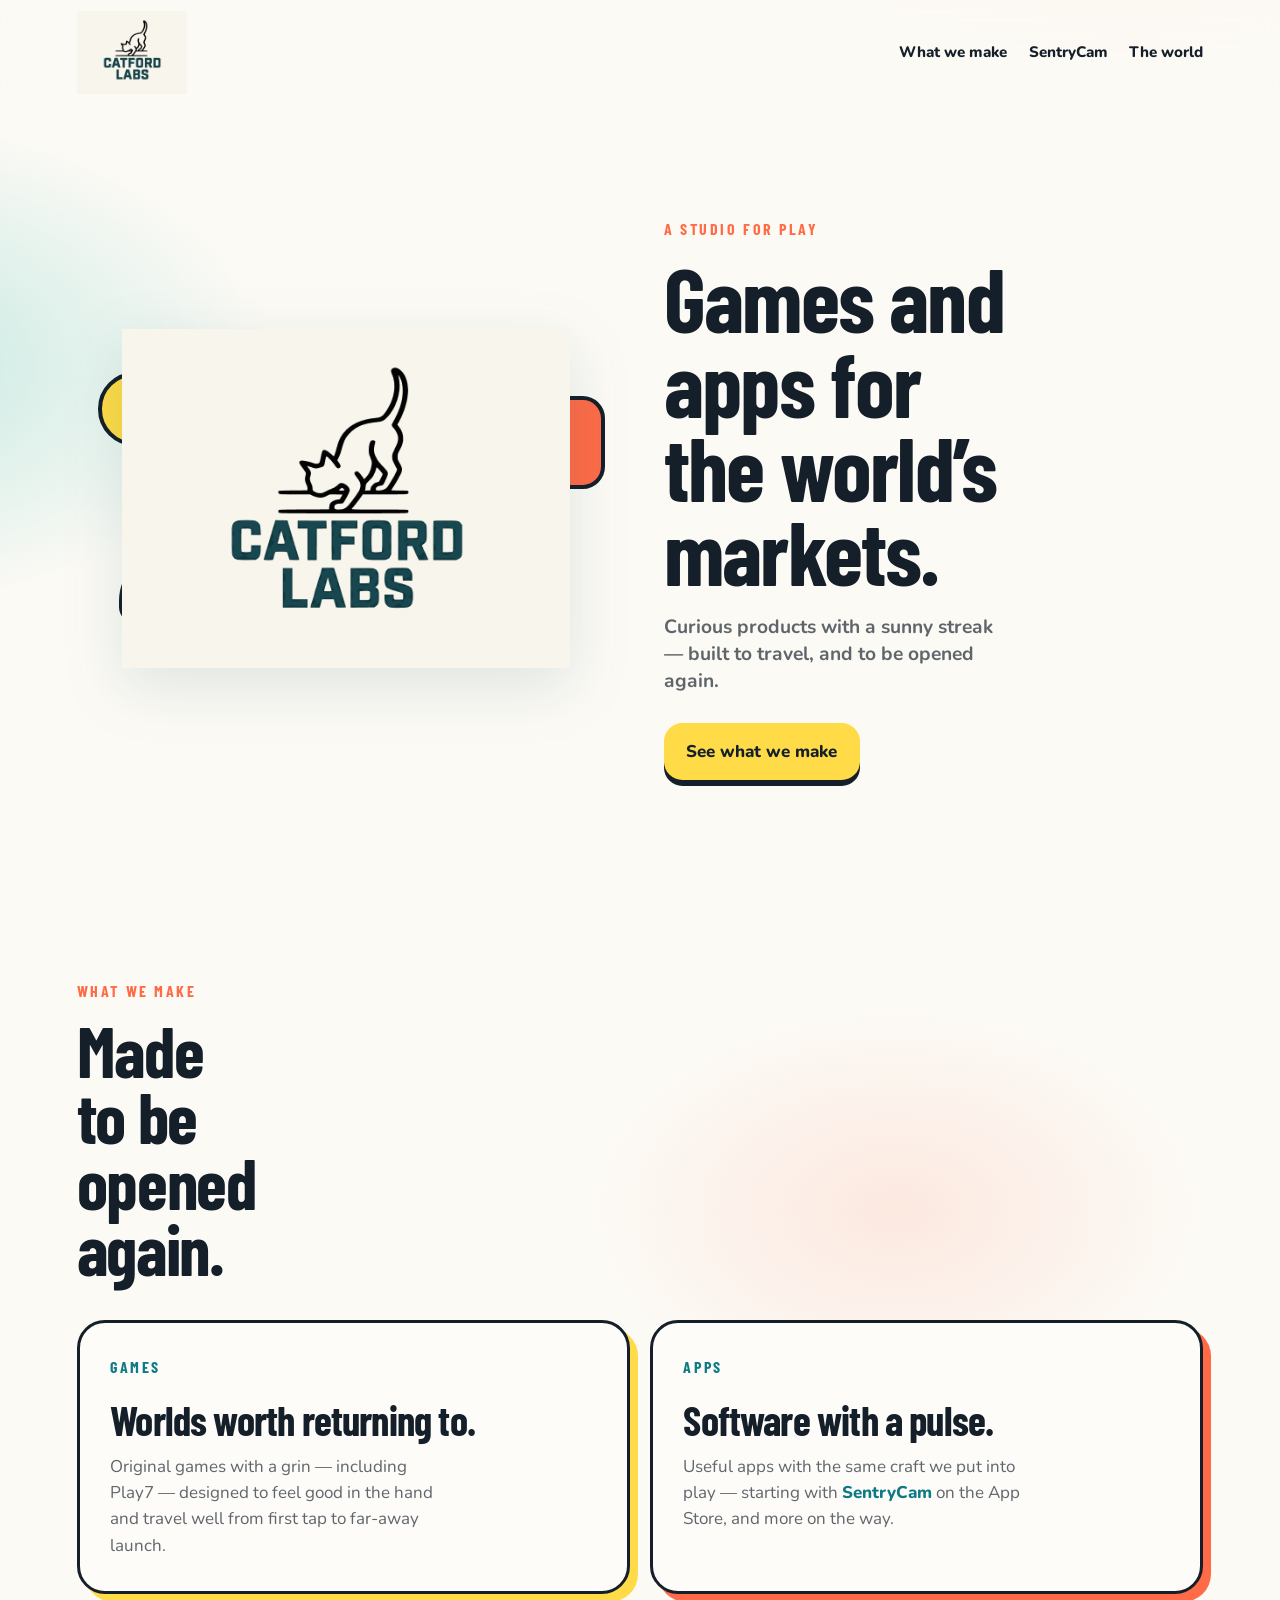
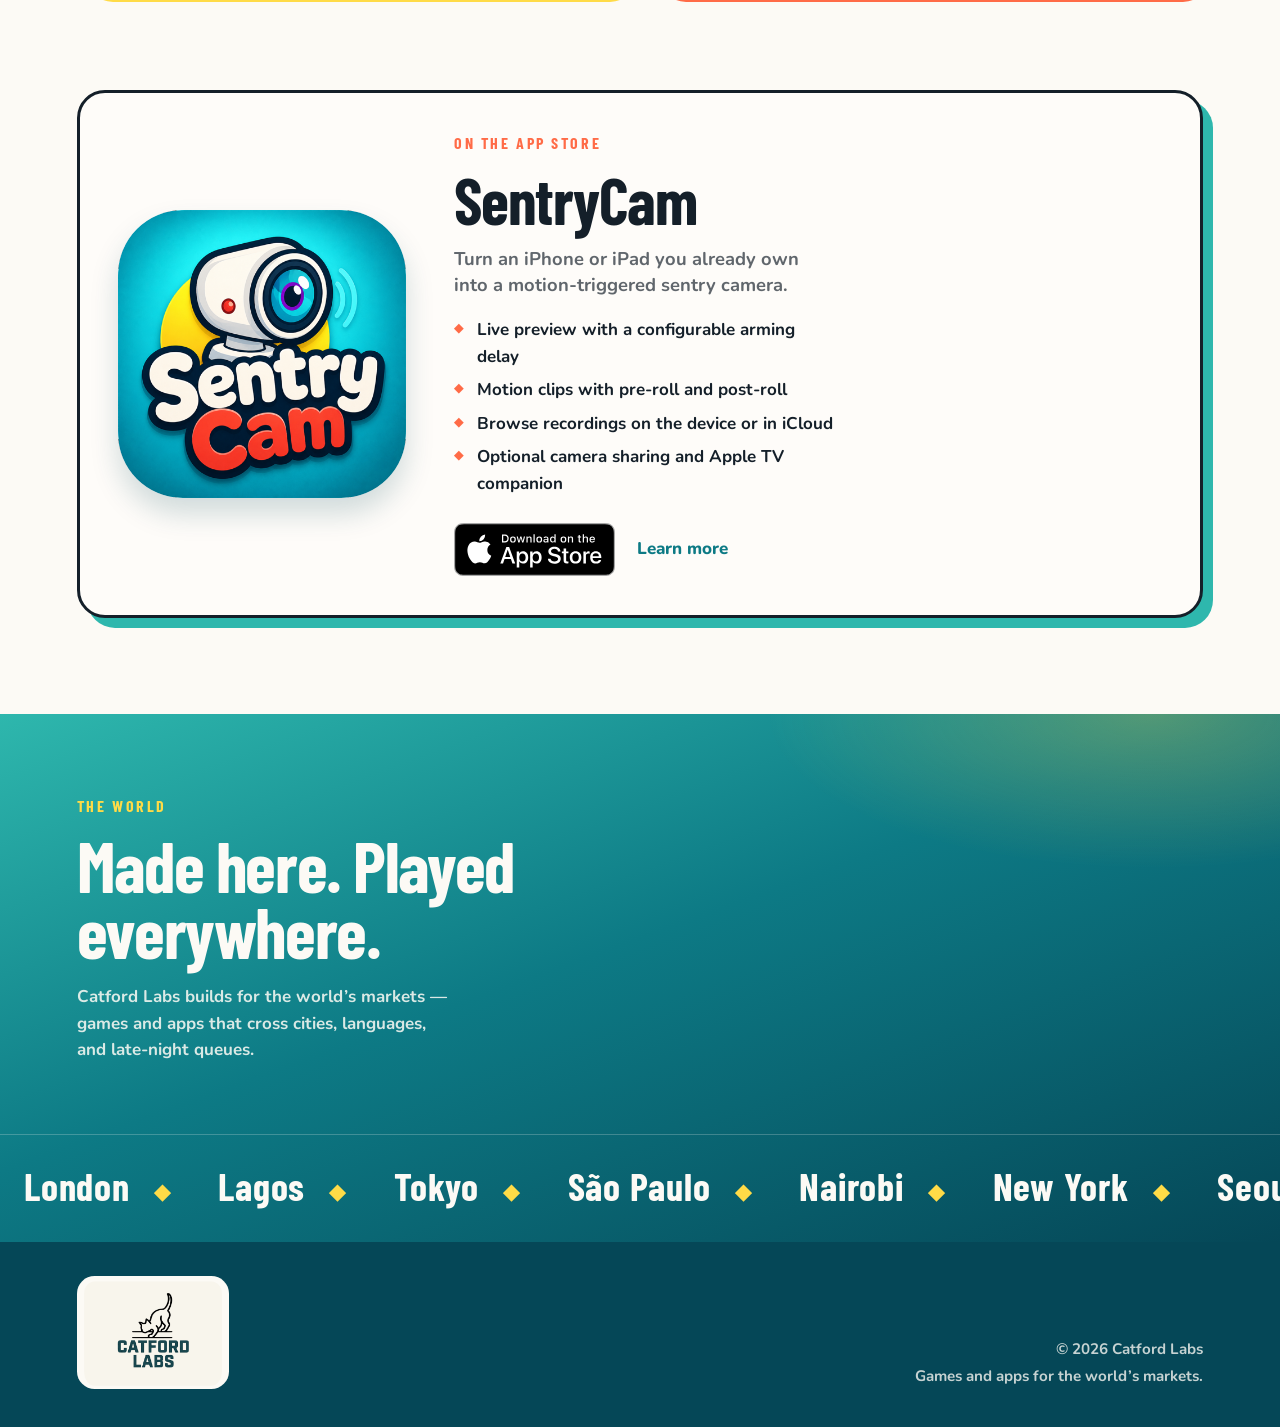
==== index.html @ cad1f0d2 "Clip the SentryCam icon so black corners don’t show on the cream page. Co-authored-by: Cursor <curso" ====
<!DOCTYPE html>
<html lang="en">
  <head>
    <meta charset="utf-8" />
    <meta name="viewport" content="width=device-width, initial-scale=1" />
    <title>Catford Labs — Games and apps for the world’s markets</title>
    <meta
      name="description"
      content="Catford Labs creates games and apps for the world’s markets."
    />
    <meta name="theme-color" content="#0D7A85" />
    <meta property="og:title" content="Catford Labs" />
    <meta
      property="og:description"
      content="Games and apps for the world’s markets."
    />
    <meta property="og:type" content="website" />
    <link rel="icon" href="./favicon.svg" type="image/svg+xml" />
    <link rel="apple-touch-icon" href="./assets/catford-labs-logo.png" />
    <link rel="preconnect" href="https://fonts.googleapis.com" />
    <link rel="preconnect" href="https://fonts.gstatic.com" crossorigin />
    <link
      href="https://fonts.googleapis.com/css2?family=Barlow+Condensed:wght@600;700&family=Nunito:wght@500;700;800&display=swap"
      rel="stylesheet"
    />
    <link rel="stylesheet" href="./styles.css?v=3" />
  </head>
  <body>
    <a class="skip-link" href="#main">Skip to content</a>

    <header class="site-header" data-header>
      <a class="brand" href="./index.html" aria-label="Catford Labs home">
        <img
          class="brand-logo"
          src="./assets/catford-labs-logo.png"
          alt="Catford Labs"
          width="220"
          height="167"
        />
      </a>
      <nav class="site-nav" aria-label="Primary">
        <a href="#work">What we make</a>
        <a href="#sentrycam">SentryCam</a>
        <a href="#world">The world</a>
      </nav>
    </header>

    <main id="main">
      <section class="hero" aria-labelledby="hero-title">
        <div class="hero-brand" data-playfield>
          <img
            class="hero-logo"
            src="./assets/catford-labs-logo.png"
            alt=""
            width="1024"
            height="776"
          />
          <div class="playfield" aria-hidden="true">
            <span class="token token-zest" data-depth="0.08"></span>
            <span class="token token-coral" data-depth="0.05"></span>
            <span class="token token-teal" data-depth="0.1"></span>
            <span class="token token-diamond" data-depth="0.06"></span>
          </div>
        </div>

        <div class="hero-copy">
          <p class="eyebrow">A studio for play</p>
          <h1 id="hero-title">Games and apps for the world’s markets.</h1>
          <p class="hero-lede">
            Curious products with a sunny streak — built to travel, and to be
            opened again.
          </p>
          <a class="button" href="#work">See what we make</a>
        </div>
      </section>

      <section class="work" id="work" aria-labelledby="work-title">
        <div class="section-head">
          <p class="eyebrow">What we make</p>
          <h2 id="work-title">Made to be opened again.</h2>
        </div>
        <div class="work-grid">
          <article class="work-card">
            <p class="card-kicker">Games</p>
            <h3>Worlds worth returning to.</h3>
            <p>
              Original games with a grin — including Play7 — designed to feel
              good in the hand and travel well from first tap to far-away
              launch.
            </p>
          </article>
          <article class="work-card">
            <p class="card-kicker">Apps</p>
            <h3>Software with a pulse.</h3>
            <p>
              Useful apps with the same craft we put into play — starting with
              <a href="#sentrycam">SentryCam</a> on the App Store, and more on
              the way.
            </p>
          </article>
        </div>
      </section>

      <section class="product" id="sentrycam" aria-labelledby="sentrycam-title">
        <div class="product-visual">
          <img
            class="product-icon"
            src="./assets/sentrycam-logo.png"
            alt="SentryCam app icon"
            width="512"
            height="512"
          />
        </div>
        <div class="product-copy">
          <p class="eyebrow">On the App Store</p>
          <h2 id="sentrycam-title">SentryCam</h2>
          <p class="product-lede">
            Turn an iPhone or iPad you already own into a motion-triggered
            sentry camera.
          </p>
          <ul class="product-points">
            <li>Live preview with a configurable arming delay</li>
            <li>Motion clips with pre-roll and post-roll</li>
            <li>Browse recordings on the device or in iCloud</li>
            <li>Optional camera sharing and Apple TV companion</li>
          </ul>
          <div class="product-actions">
            <a
              class="store-badge"
              href="https://apps.apple.com/app/sentrycam/id6809056257"
              rel="noopener noreferrer"
              aria-label="Download SentryCam on the App Store"
            >
              <img
                src="./assets/download-on-app-store.svg"
                alt="Download SentryCam on the App Store"
                width="160"
                height="54"
              />
            </a>
            <a
              class="text-link"
              href="https://sentrycam.catfordlabs.com"
              rel="noopener noreferrer"
            >
              Learn more
            </a>
          </div>
        </div>
      </section>

      <section class="world" id="world" aria-labelledby="world-title">
        <div class="section-head on-dark">
          <p class="eyebrow">The world</p>
          <h2 id="world-title">Made here. Played everywhere.</h2>
          <p class="world-copy">
            Catford Labs builds for the world’s markets — games and apps that
            cross cities, languages, and late-night queues.
          </p>
        </div>
        <div class="marquee" aria-hidden="true">
          <div class="marquee-track">
            <span>London</span><span>Lagos</span><span>Tokyo</span>
            <span>São Paulo</span><span>Nairobi</span><span>New York</span>
            <span>Seoul</span><span>Berlin</span><span>Mumbai</span>
            <span>Mexico City</span><span>Sydney</span><span>Cairo</span>
            <span>London</span><span>Lagos</span><span>Tokyo</span>
            <span>São Paulo</span><span>Nairobi</span><span>New York</span>
            <span>Seoul</span><span>Berlin</span><span>Mumbai</span>
            <span>Mexico City</span><span>Sydney</span><span>Cairo</span>
          </div>
        </div>
      </section>
    </main>

    <footer class="site-footer">
      <a class="footer-brand" href="./index.html" aria-label="Catford Labs home">
        <img
          class="footer-logo"
          src="./assets/catford-labs-logo.png"
          alt="Catford Labs"
          width="180"
          height="136"
        />
      </a>
      <p class="footer-meta">
        <span>&copy; <span data-year>2026</span> Catford Labs</span>
        <span>Games and apps for the world’s markets.</span>
      </p>
    </footer>

    <script src="./script.js?v=3" defer></script>
  </body>
</html>
---- styles.css ----
:root {
  --paper: #fcfaf5;
  --ink: #141f29;
  --ink-soft: rgba(20, 31, 41, 0.68);
  --teal-deep: #054757;
  --teal: #0d7a85;
  --teal-mid: #137a85;
  --teal-bright: #2eb7ad;
  --coral: #ff6b47;
  --zest: #ffdb47;
  --cream: #fbf6ec;
  --line: rgba(13, 122, 133, 0.14);
  --shadow: 0 18px 36px rgba(5, 71, 87, 0.12);
  --radius: 1.75rem;
  --header: 5.25rem;
  --font-display: "Barlow Condensed", "Arial Narrow", sans-serif;
  --font-ui: "Nunito", "Avenir Next", "Segoe UI", sans-serif;
}

*,
*::before,
*::after {
  box-sizing: border-box;
}

html {
  scroll-behavior: smooth;
}

body {
  margin: 0;
  min-height: 100svh;
  color: var(--ink);
  background:
    radial-gradient(900px 520px at 88% -8%, rgba(255, 219, 71, 0.38), transparent 58%),
    radial-gradient(820px 480px at -12% 12%, rgba(46, 183, 173, 0.28), transparent 52%),
    radial-gradient(640px 420px at 70% 40%, rgba(255, 107, 71, 0.12), transparent 48%),
    var(--paper);
  font-family: var(--font-ui);
  font-size: 1.0625rem;
  line-height: 1.55;
}

body > * {
  position: relative;
  z-index: 1;
}

img {
  display: block;
  max-width: 100%;
  height: auto;
}

a {
  color: inherit;
}

.skip-link {
  position: absolute;
  left: 1rem;
  top: -4rem;
  z-index: 20;
  padding: 0.6rem 0.9rem;
  background: var(--teal-deep);
  color: var(--paper);
  border-radius: 999px;
}

.skip-link:focus {
  top: 1rem;
}

.site-header {
  position: sticky;
  top: 0;
  z-index: 10;
  display: flex;
  align-items: center;
  justify-content: space-between;
  gap: 1rem;
  min-height: var(--header);
  padding: 0.7rem 6vw;
  background: color-mix(in srgb, var(--paper) 86%, transparent);
  backdrop-filter: blur(16px);
  border-bottom: 1px solid transparent;
  transition: border-color 200ms ease, background 200ms ease;
}

.site-header.is-scrolled {
  border-bottom-color: var(--line);
  background: color-mix(in srgb, var(--paper) 94%, transparent);
}

.brand {
  display: flex;
  align-items: center;
  text-decoration: none;
}

.brand-logo {
  width: auto;
  height: 5.2rem;
}

.site-nav {
  display: flex;
  gap: 1.35rem;
}

.site-nav a {
  text-decoration: none;
  font-size: 0.95rem;
  font-weight: 800;
}

.site-nav a:hover {
  color: var(--coral);
}

.hero,
.work,
.product,
.world {
  scroll-margin-top: calc(var(--header) + 0.5rem);
}

.hero {
  display: grid;
  grid-template-columns: 1fr 1fr;
  gap: 3rem;
  align-items: center;
  min-height: calc(100svh - var(--header));
  padding: 2.5rem 6vw 4.5rem;
}

.hero.missing {
  grid-template-columns: 1fr;
  min-height: calc(100svh - var(--header));
}

.hero-brand {
  position: relative;
  display: grid;
  place-items: center;
}

.hero-logo {
  position: relative;
  z-index: 1;
  width: min(100%, 28rem);
  filter: drop-shadow(0 18px 30px rgba(5, 71, 87, 0.12));
}

.playfield {
  position: absolute;
  inset: 4% 2% 8%;
  pointer-events: none;
}

.token {
  position: absolute;
  display: block;
  border: 4px solid var(--ink);
  will-change: transform;
  transition: translate 140ms linear;
}

.token-zest {
  width: 4.6rem;
  height: 4.6rem;
  left: 2%;
  top: 10%;
  background: var(--zest);
  border-radius: 50%;
  animation: float-a 6.4s ease-in-out infinite;
}

.token-coral {
  width: 5.8rem;
  height: 5.8rem;
  right: 0;
  top: 18%;
  background: var(--coral);
  border-radius: 1.4rem;
  animation: float-b 7.2s ease-in-out infinite;
}

.token-teal {
  width: 7.2rem;
  height: 4.4rem;
  left: 6%;
  bottom: 6%;
  background: var(--teal-bright);
  border-radius: 3rem 1rem 3rem 1rem;
  animation: float-c 8s ease-in-out infinite;
}

.token-diamond {
  width: 2.6rem;
  height: 2.6rem;
  right: 12%;
  bottom: 16%;
  background: var(--coral);
  border-radius: 0.45rem;
  rotate: 45deg;
  animation: float-d 5.6s ease-in-out infinite;
}

.eyebrow {
  margin: 0 0 0.85rem;
  font-family: var(--font-display);
  font-size: 1rem;
  font-weight: 700;
  letter-spacing: 0.16em;
  text-transform: uppercase;
  color: var(--coral);
}

h1,
h2,
h3 {
  font-family: var(--font-display);
  font-weight: 700;
  letter-spacing: -0.02em;
  line-height: 0.94;
  margin: 0;
  text-wrap: balance;
}

h2 {
  scroll-margin-top: calc(var(--header) + 0.75rem);
}

h1 {
  font-size: clamp(3.1rem, 7vw, 5.6rem);
  max-width: 12ch;
}

.hero-lede {
  max-width: 28ch;
  margin: 1.35rem 0 1.8rem;
  font-size: 1.2rem;
  font-weight: 700;
  line-height: 1.4;
  color: var(--ink-soft);
}

.button {
  display: inline-flex;
  align-items: center;
  padding: 0.95rem 1.4rem;
  background: var(--zest);
  color: var(--ink);
  text-decoration: none;
  border-radius: 1.15rem;
  font-weight: 800;
  box-shadow: 0 6px 0 var(--ink);
  transition: transform 180ms ease, box-shadow 180ms ease;
}

.button:hover {
  transform: translateY(-2px);
  box-shadow: 0 8px 0 var(--ink);
}

.work {
  padding: 3.5rem 6vw 6rem;
}

.section-head {
  max-width: 16ch;
  margin-bottom: 2.4rem;
}

.section-head h2,
.world h2 {
  font-size: clamp(2.6rem, 5.5vw, 4.4rem);
}

.work-grid {
  display: grid;
  grid-template-columns: 1fr 1fr;
  gap: 1.25rem;
}

.work-card {
  padding: 2rem 1.9rem;
  background: color-mix(in srgb, white 70%, var(--cream));
  border: 3px solid var(--ink);
  border-radius: var(--radius);
  box-shadow: 8px 8px 0 var(--zest);
  transition: transform 220ms ease, box-shadow 220ms ease;
}

.work-card:hover {
  transform: translateY(-6px) rotate(-0.35deg);
  box-shadow: 12px 12px 0 var(--zest);
}

.work-card:nth-child(2) {
  box-shadow: 8px 8px 0 var(--coral);
}

.work-card:nth-child(2):hover {
  transform: translateY(-6px) rotate(0.35deg);
  box-shadow: 12px 12px 0 var(--coral);
}

.card-kicker {
  margin: 0 0 1.35rem;
  font-family: var(--font-display);
  font-size: 1rem;
  font-weight: 700;
  letter-spacing: 0.16em;
  text-transform: uppercase;
  color: var(--teal);
}

.work-card h3 {
  font-size: clamp(2rem, 3.2vw, 2.7rem);
  margin-bottom: 0.85rem;
}

.work-card p:last-child {
  margin: 0;
  color: var(--ink-soft);
  max-width: 34ch;
}

.work-card a {
  color: var(--teal);
  font-weight: 800;
  text-decoration: none;
}

.work-card a:hover {
  color: var(--coral);
}

.product {
  display: grid;
  grid-template-columns: minmax(12rem, 18rem) 1fr;
  gap: 3rem;
  align-items: center;
  margin: 0 6vw 6rem;
  padding: 2.4rem;
  scroll-margin-top: calc(var(--header) + 1.25rem);
  background: color-mix(in srgb, white 70%, var(--cream));
  border: 3px solid var(--ink);
  border-radius: var(--radius);
  box-shadow: 10px 10px 0 var(--teal-bright);
}

.product-visual {
  width: min(100%, 18rem);
  aspect-ratio: 1;
  border-radius: 22.5%;
  overflow: hidden;
  box-shadow: 0 16px 28px rgba(5, 71, 87, 0.18);
}

.product-icon {
  width: 100%;
  height: 100%;
  object-fit: cover;
  display: block;
}

.product-lede {
  max-width: 34ch;
  margin: 1rem 0 1.25rem;
  font-size: 1.15rem;
  font-weight: 700;
  line-height: 1.4;
  color: var(--ink-soft);
}

.product h2 {
  font-size: clamp(2.8rem, 5vw, 4.2rem);
}

.product-points {
  margin: 0 0 1.6rem;
  padding: 0;
  list-style: none;
  max-width: 38ch;
}

.product-points li {
  position: relative;
  padding-left: 1.4rem;
  margin-bottom: 0.45rem;
  font-weight: 700;
  color: var(--ink);
}

.product-points li::before {
  content: "◆";
  position: absolute;
  left: 0;
  top: 0.15em;
  color: var(--coral);
  font-size: 0.7em;
}

.product-actions {
  display: flex;
  flex-wrap: wrap;
  align-items: center;
  gap: 1.1rem 1.4rem;
}

.store-badge img {
  height: 3.35rem;
  width: auto;
}

.text-link {
  font-weight: 800;
  color: var(--teal);
  text-decoration: none;
}

.text-link:hover {
  color: var(--coral);
}

.world {
  background:
    radial-gradient(700px 280px at 90% 0%, rgba(255, 219, 71, 0.28), transparent 55%),
    linear-gradient(160deg, var(--teal-bright) 0%, var(--teal) 46%, var(--teal-deep) 100%);
  color: var(--paper);
  padding: 5rem 0 0;
  overflow: hidden;
}

.section-head.on-dark {
  padding: 0 6vw 2rem;
  max-width: none;
}

.section-head.on-dark h2 {
  max-width: 14ch;
}

.section-head.on-dark .eyebrow {
  color: var(--zest);
}

.world-copy {
  max-width: 38ch;
  margin: 1.25rem 0 0;
  color: color-mix(in srgb, var(--paper) 86%, transparent);
  font-weight: 700;
}

.marquee {
  border-top: 1px solid color-mix(in srgb, var(--paper) 22%, transparent);
  padding: 1.4rem 0 1.6rem;
}

.marquee-track {
  display: flex;
  width: max-content;
  animation: marquee 32s linear infinite;
  font-family: var(--font-display);
  font-size: clamp(1.7rem, 3vw, 2.5rem);
  font-weight: 700;
  letter-spacing: 0.02em;
}

.marquee-track span {
  padding: 0 1.5rem;
}

.marquee-track span::after {
  content: "◆";
  margin-left: 1.5rem;
  color: var(--zest);
  font-size: 0.55em;
  vertical-align: middle;
}

.site-footer {
  display: flex;
  justify-content: space-between;
  gap: 2rem;
  align-items: flex-end;
  padding: 2.1rem 6vw 2.4rem;
  background: var(--teal-deep);
  color: var(--paper);
}

.footer-brand {
  display: inline-block;
}

.footer-logo {
  width: 9.5rem;
  height: auto;
  background: var(--paper);
  border-radius: 1.1rem;
  padding: 0.35rem 0.45rem 0.2rem;
}

.footer-meta {
  display: flex;
  flex-direction: column;
  align-items: flex-end;
  gap: 0.25rem;
  margin: 0;
  text-align: right;
  color: color-mix(in srgb, var(--paper) 78%, transparent);
  font-size: 0.95rem;
  font-weight: 700;
}

:focus-visible {
  outline: 3px solid var(--zest);
  outline-offset: 3px;
}

@keyframes float-a {
  0%,
  100% {
    transform: translate(0, 0);
  }
  50% {
    transform: translate(10px, -14px);
  }
}

@keyframes float-b {
  0%,
  100% {
    transform: translate(0, 0) rotate(8deg);
  }
  50% {
    transform: translate(-12px, 10px) rotate(-4deg);
  }
}

@keyframes float-c {
  0%,
  100% {
    transform: translate(0, 0);
  }
  50% {
    transform: translate(8px, -10px);
  }
}

@keyframes float-d {
  0%,
  100% {
    transform: translate(0, 0) rotate(45deg);
  }
  50% {
    transform: translate(-8px, -12px) rotate(58deg);
  }
}

@keyframes marquee {
  from {
    transform: translateX(0);
  }
  to {
    transform: translateX(-50%);
  }
}

@media (max-width: 860px) {
  .hero {
    grid-template-columns: 1fr;
    min-height: auto;
    padding-top: 1.5rem;
    gap: 1.2rem;
  }

  .hero-logo {
    width: min(100%, 20rem);
  }

  .work-grid,
  .product,
  .site-footer {
    grid-template-columns: 1fr;
    display: grid;
  }

  .product {
    margin-left: 6vw;
    margin-right: 6vw;
  }

  .product-icon {
    max-width: 12rem;
  }

  .site-footer,
  .footer-meta {
    align-items: flex-start;
    text-align: left;
  }
}

@media (max-width: 520px) {
  .site-header,
  .hero,
  .work,
  .product,
  .section-head.on-dark,
  .site-footer {
    padding-left: 1.15rem;
    padding-right: 1.15rem;
  }

  .product {
    margin-left: 1.15rem;
    margin-right: 1.15rem;
  }

  .brand-logo {
    height: 3.4rem;
  }

  .site-nav {
    gap: 0.85rem;
  }

  h1 {
    font-size: clamp(2.5rem, 14vw, 3.4rem);
  }
}

@media (prefers-reduced-motion: reduce) {
  html {
    scroll-behavior: auto;
  }

  *,
  *::before,
  *::after {
    animation: none !important;
    transition: none !important;
  }
}
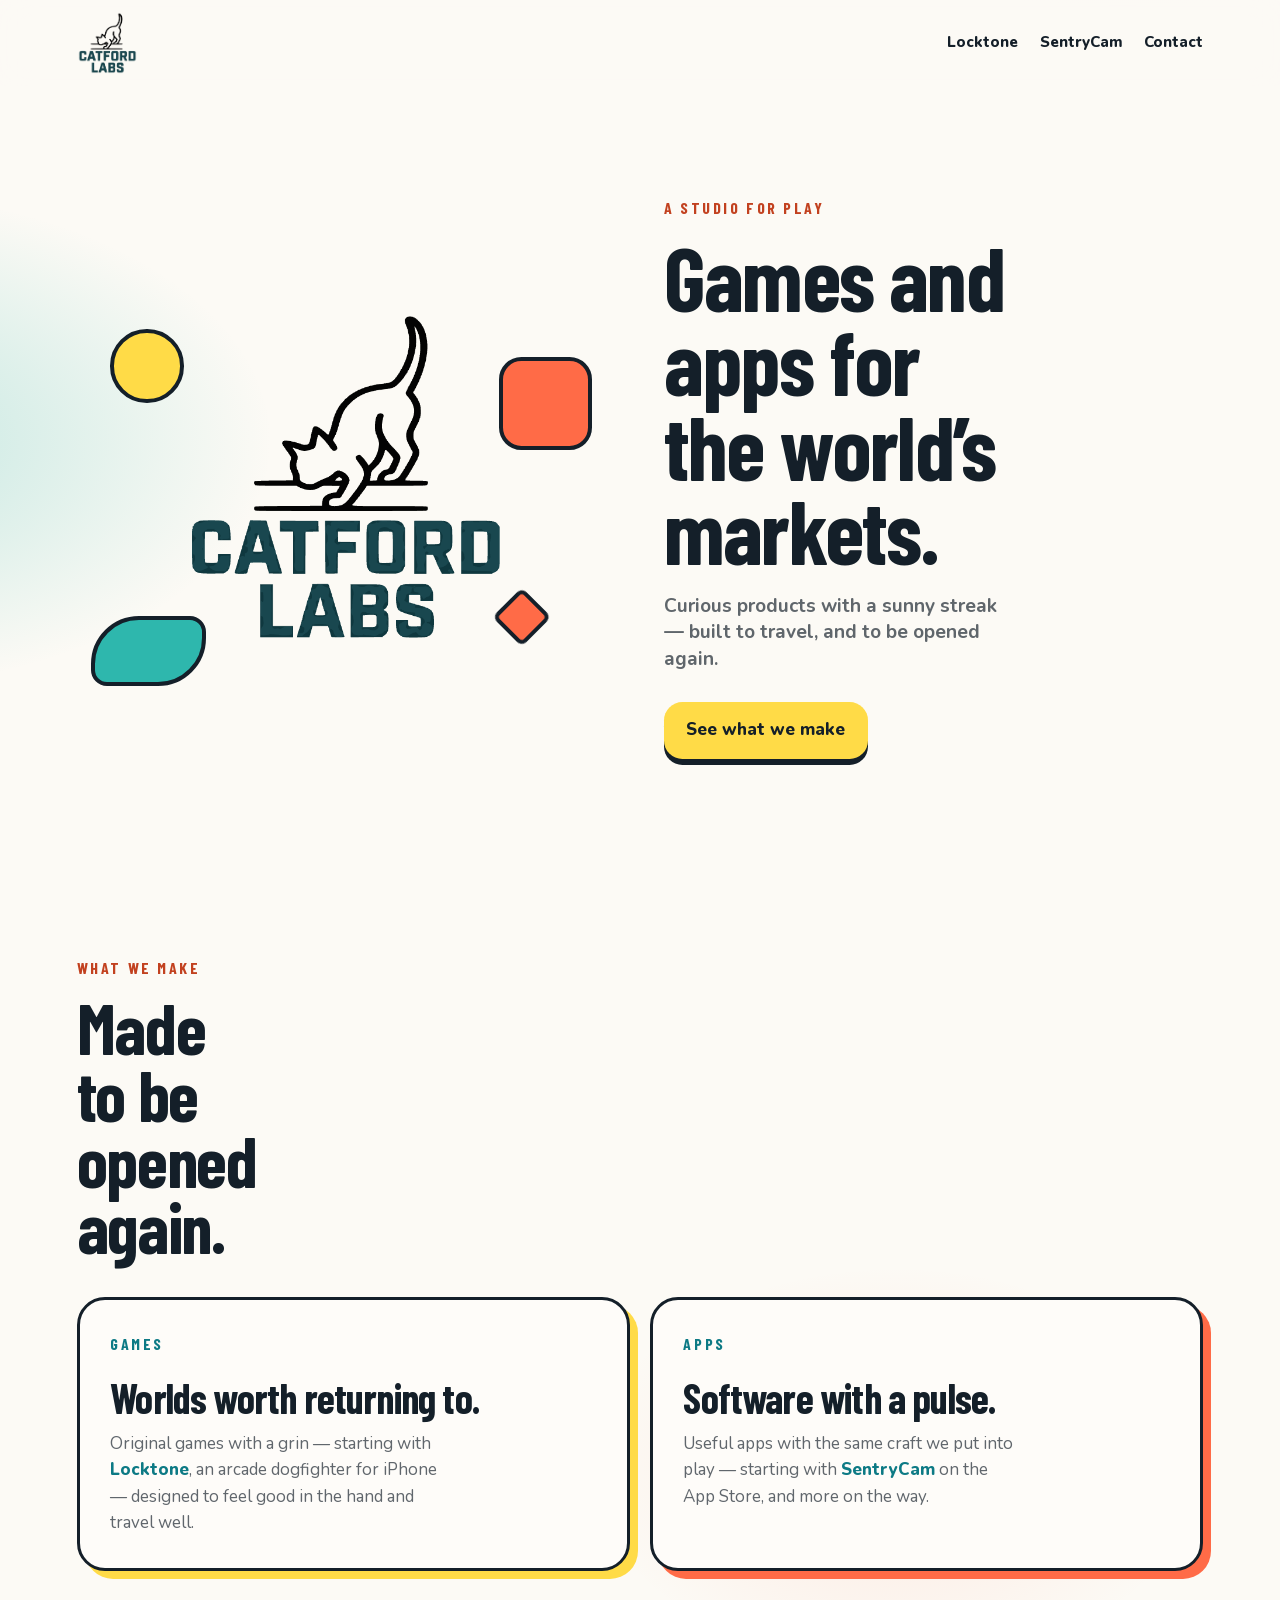
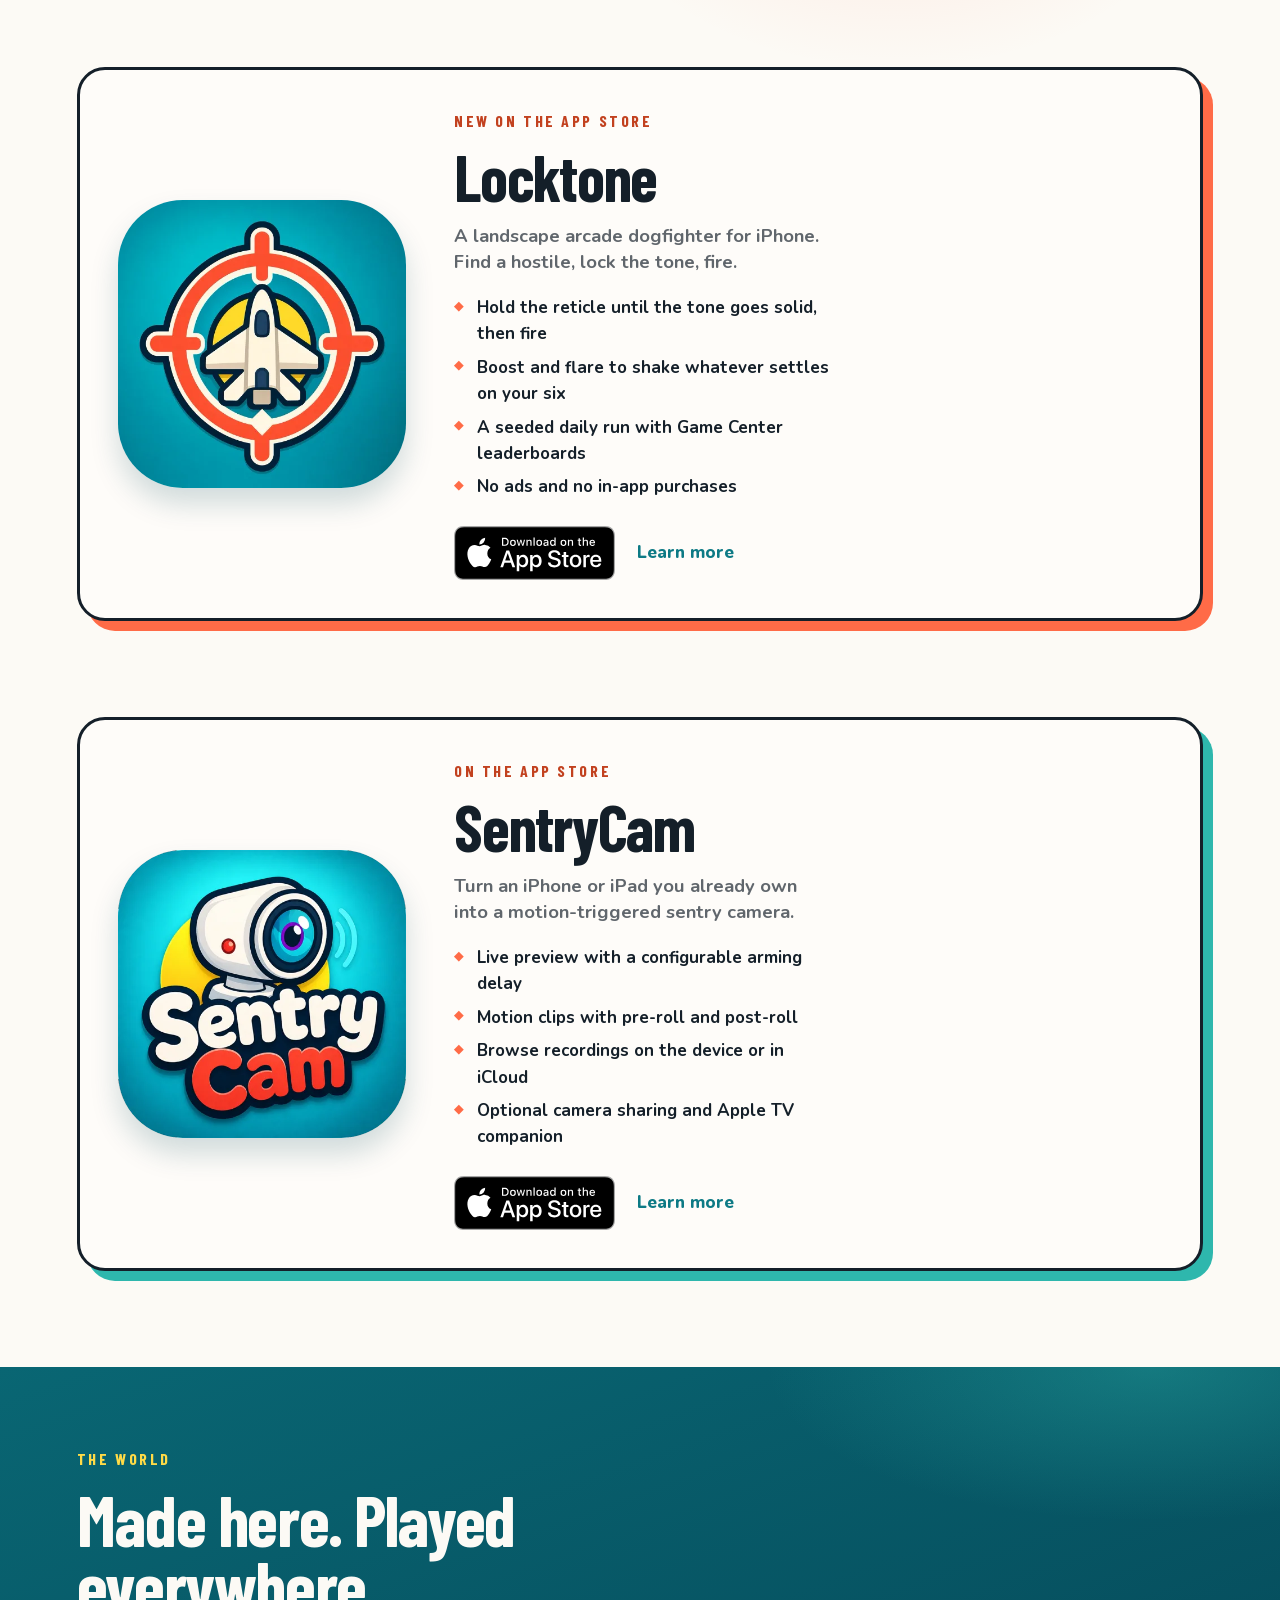
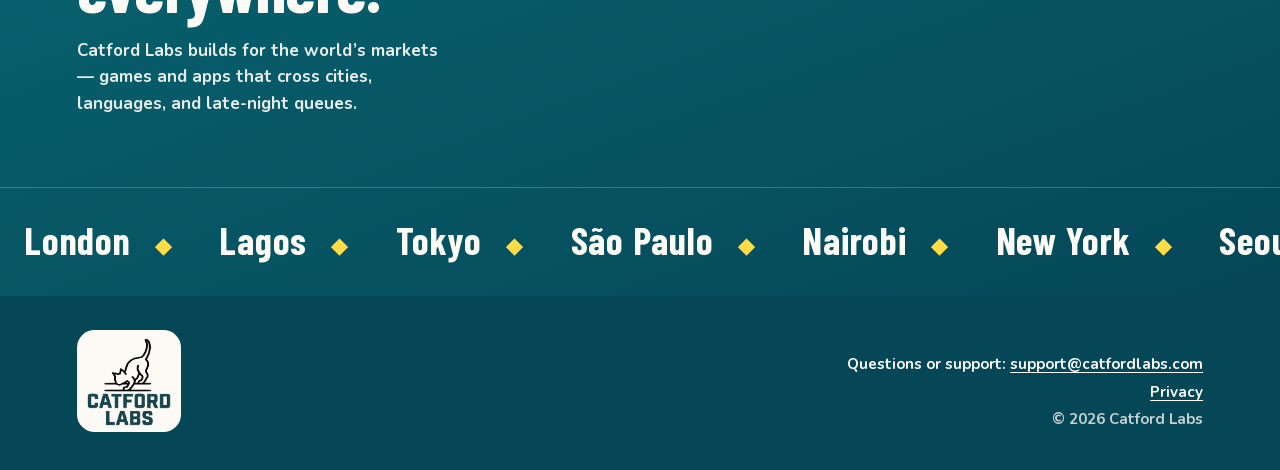
==== commit 020efcc1: "Add Locktone, a privacy page and support email; fix review issues. - Add a Locktone section with its" ====
--- a/index.html
+++ b/index.html
@@ -9,21 +9,56 @@
       content="Catford Labs creates games and apps for the world’s markets."
     />
     <meta name="theme-color" content="#0D7A85" />
+    <link rel="canonical" href="https://www.catfordlabs.com/" />
     <meta property="og:title" content="Catford Labs" />
     <meta
       property="og:description"
       content="Games and apps for the world’s markets."
     />
     <meta property="og:type" content="website" />
+    <meta property="og:url" content="https://www.catfordlabs.com/" />
+    <meta
+      property="og:image"
+      content="https://www.catfordlabs.com/assets/og-image.png"
+    />
+    <meta property="og:image:width" content="1200" />
+    <meta property="og:image:height" content="630" />
+    <meta
+      property="og:image:alt"
+      content="The Catford Labs logo: a line-drawn cat above the words Catford Labs."
+    />
+    <meta name="twitter:card" content="summary_large_image" />
+    <script>
+      (function () {
+        var host = location.hostname;
+        if (host !== "catfordlabs.com" && host !== "www.catfordlabs.com") return;
+        if (location.protocol === "https:" && host === "www.catfordlabs.com")
+          return;
+        location.replace(
+          "https://www.catfordlabs.com" +
+            location.pathname +
+            location.search +
+            location.hash
+        );
+      })();
+    </script>
     <link rel="icon" href="./favicon.svg" type="image/svg+xml" />
-    <link rel="apple-touch-icon" href="./assets/catford-labs-logo.png" />
-    <link rel="preconnect" href="https://fonts.googleapis.com" />
-    <link rel="preconnect" href="https://fonts.gstatic.com" crossorigin />
+    <link rel="apple-touch-icon" href="./assets/apple-touch-icon.png" />
     <link
-      href="https://fonts.googleapis.com/css2?family=Barlow+Condensed:wght@600;700&family=Nunito:wght@500;700;800&display=swap"
-      rel="stylesheet"
-    />
-    <link rel="stylesheet" href="./styles.css?v=3" />
+      rel="preload"
+      href="/assets/fonts/nunito-variable.woff2"
+      as="font"
+      type="font/woff2"
+      crossorigin
+    />
+    <link
+      rel="preload"
+      href="/assets/fonts/barlow-condensed-700.woff2"
+      as="font"
+      type="font/woff2"
+      crossorigin
+    />
+    <link rel="stylesheet" href="./styles.css?v=5" />
   </head>
   <body>
     <a class="skip-link" href="#main">Skip to content</a>
@@ -34,14 +69,14 @@
           class="brand-logo"
           src="./assets/catford-labs-logo.png"
           alt="Catford Labs"
-          width="220"
-          height="167"
+          width="575"
+          height="599"
         />
       </a>
       <nav class="site-nav" aria-label="Primary">
-        <a href="#work">What we make</a>
+        <a href="#locktone">Locktone</a>
         <a href="#sentrycam">SentryCam</a>
-        <a href="#world">The world</a>
+        <a href="#contact">Contact</a>
       </nav>
     </header>
 
@@ -52,8 +87,8 @@
             class="hero-logo"
             src="./assets/catford-labs-logo.png"
             alt=""
-            width="1024"
-            height="776"
+            width="575"
+            height="599"
           />
           <div class="playfield" aria-hidden="true">
             <span class="token token-zest" data-depth="0.08"></span>
@@ -84,9 +119,9 @@
             <p class="card-kicker">Games</p>
             <h3>Worlds worth returning to.</h3>
             <p>
-              Original games with a grin — including Play7 — designed to feel
-              good in the hand and travel well from first tap to far-away
-              launch.
+              Original games with a grin — starting with
+              <a href="#locktone">Locktone</a>, an arcade dogfighter for iPhone —
+              designed to feel good in the hand and travel well.
             </p>
           </article>
           <article class="work-card">
@@ -101,11 +136,59 @@
         </div>
       </section>
 
+      <section class="product product-game" id="locktone" aria-labelledby="locktone-title">
+        <div class="product-visual">
+          <img
+            class="product-icon"
+            src="./assets/locktone-icon.webp"
+            alt="Locktone app icon"
+            width="512"
+            height="512"
+          />
+        </div>
+        <div class="product-copy">
+          <p class="eyebrow">New on the App Store</p>
+          <h2 id="locktone-title">Locktone</h2>
+          <p class="product-lede">
+            A landscape arcade dogfighter for iPhone. Find a hostile, lock the
+            tone, fire.
+          </p>
+          <ul class="product-points">
+            <li>Hold the reticle until the tone goes solid, then fire</li>
+            <li>Boost and flare to shake whatever settles on your six</li>
+            <li>A seeded daily run with Game Center leaderboards</li>
+            <li>No ads and no in-app purchases</li>
+          </ul>
+          <div class="product-actions">
+            <a
+              class="store-badge"
+              href="https://apps.apple.com/app/locktone/id6811698852"
+              rel="noopener noreferrer"
+              aria-label="Download Locktone on the App Store"
+            >
+              <img
+                src="./assets/download-on-app-store.svg"
+                alt="Download Locktone on the App Store"
+                width="160"
+                height="54"
+              />
+            </a>
+            <a
+              class="text-link"
+              href="https://locktone.catfordlabs.com"
+              rel="noopener noreferrer"
+            >
+              Learn more
+            </a>
+          </div>
+        </div>
+      </section>
+
       <section class="product" id="sentrycam" aria-labelledby="sentrycam-title">
         <div class="product-visual">
           <img
             class="product-icon"
-            src="./assets/sentrycam-logo.png"
+            src="./assets/sentrycam-logo.webp"
             alt="SentryCam app icon"
             width="512"
             height="512"
@@ -173,22 +256,28 @@
       </section>
     </main>
 
-    <footer class="site-footer">
+    <footer class="site-footer" id="contact">
       <a class="footer-brand" href="./index.html" aria-label="Catford Labs home">
         <img
           class="footer-logo"
           src="./assets/catford-labs-logo.png"
           alt="Catford Labs"
-          width="180"
-          height="136"
+          width="575"
+          height="599"
         />
       </a>
-      <p class="footer-meta">
-        <span>&copy; <span data-year>2026</span> Catford Labs</span>
-        <span>Games and apps for the world’s markets.</span>
-      </p>
+      <div class="footer-meta">
+        <p class="footer-contact">
+          Questions or support:
+          <a href="mailto:support@catfordlabs.com">support@catfordlabs.com</a>
+        </p>
+        <p class="footer-links">
+          <a href="/privacy.html">Privacy</a>
+        </p>
+        <p>&copy; <span data-year>2026</span> Catford Labs</p>
+      </div>
     </footer>
 
-    <script src="./script.js?v=3" defer></script>
+    <script src="./script.js?v=5" defer></script>
   </body>
 </html>
--- a/styles.css
+++ b/styles.css
@@ -1,18 +1,43 @@
+@font-face {
+  font-family: "Barlow Condensed";
+  font-style: normal;
+  font-weight: 600;
+  font-display: swap;
+  src: url("/assets/fonts/barlow-condensed-600.woff2") format("woff2");
+}
+
+@font-face {
+  font-family: "Barlow Condensed";
+  font-style: normal;
+  font-weight: 700;
+  font-display: swap;
+  src: url("/assets/fonts/barlow-condensed-700.woff2") format("woff2");
+}
+
+@font-face {
+  font-family: "Nunito";
+  font-style: normal;
+  font-weight: 200 1000;
+  font-display: swap;
+  src: url("/assets/fonts/nunito-variable.woff2") format("woff2");
+}
+
 :root {
   --paper: #fcfaf5;
   --ink: #141f29;
   --ink-soft: rgba(20, 31, 41, 0.68);
   --teal-deep: #054757;
   --teal: #0d7a85;
-  --teal-mid: #137a85;
+  --teal-dark: #096673;
   --teal-bright: #2eb7ad;
   --coral: #ff6b47;
+  --coral-text: #c2411f;
   --zest: #ffdb47;
   --cream: #fbf6ec;
   --line: rgba(13, 122, 133, 0.14);
   --shadow: 0 18px 36px rgba(5, 71, 87, 0.12);
   --radius: 1.75rem;
-  --header: 5.25rem;
+  --header: 5.4rem;
   --font-display: "Barlow Condensed", "Arial Narrow", sans-serif;
   --font-ui: "Nunito", "Avenir Next", "Segoe UI", sans-serif;
 }
@@ -79,7 +104,7 @@
   align-items: center;
   justify-content: space-between;
   gap: 1rem;
-  min-height: var(--header);
+  height: var(--header);
   padding: 0.7rem 6vw;
   background: color-mix(in srgb, var(--paper) 86%, transparent);
   backdrop-filter: blur(16px);
@@ -100,7 +125,7 @@
 
 .brand-logo {
   width: auto;
-  height: 5.2rem;
+  height: calc(var(--header) - 1.4rem);
 }
 
 .site-nav {
@@ -109,13 +134,14 @@
 }
 
 .site-nav a {
+  white-space: nowrap;
   text-decoration: none;
   font-size: 0.95rem;
   font-weight: 800;
 }
 
 .site-nav a:hover {
-  color: var(--coral);
+  color: var(--coral-text);
 }
 
 .hero,
@@ -143,13 +169,15 @@
   position: relative;
   display: grid;
   place-items: center;
+  justify-self: center;
+  width: min(100%, 32rem);
+  padding: 1.5rem 0;
 }
 
 .hero-logo {
   position: relative;
   z-index: 1;
-  width: min(100%, 28rem);
-  filter: drop-shadow(0 18px 30px rgba(5, 71, 87, 0.12));
+  width: min(100%, 21rem);
 }
 
 .playfield {
@@ -189,8 +217,8 @@
 .token-teal {
   width: 7.2rem;
   height: 4.4rem;
-  left: 6%;
-  bottom: 6%;
+  left: -2%;
+  bottom: -12%;
   background: var(--teal-bright);
   border-radius: 3rem 1rem 3rem 1rem;
   animation: float-c 8s ease-in-out infinite;
@@ -199,8 +227,8 @@
 .token-diamond {
   width: 2.6rem;
   height: 2.6rem;
-  right: 12%;
-  bottom: 16%;
+  right: 10%;
+  bottom: 2%;
   background: var(--coral);
   border-radius: 0.45rem;
   rotate: 45deg;
@@ -214,7 +242,7 @@
   font-weight: 700;
   letter-spacing: 0.16em;
   text-transform: uppercase;
-  color: var(--coral);
+  color: var(--coral-text);
 }
 
 h1,
@@ -335,7 +363,7 @@
 }
 
 .work-card a:hover {
-  color: var(--coral);
+  color: var(--coral-text);
 }
 
 .product {
@@ -352,6 +380,10 @@
   box-shadow: 10px 10px 0 var(--teal-bright);
 }
 
+.product-game {
+  box-shadow: 10px 10px 0 var(--coral);
+}
+
 .product-visual {
   width: min(100%, 18rem);
   aspect-ratio: 1;
@@ -423,13 +455,13 @@
 }
 
 .text-link:hover {
-  color: var(--coral);
+  color: var(--coral-text);
 }
 
 .world {
   background:
-    radial-gradient(700px 280px at 90% 0%, rgba(255, 219, 71, 0.28), transparent 55%),
-    linear-gradient(160deg, var(--teal-bright) 0%, var(--teal) 46%, var(--teal-deep) 100%);
+    radial-gradient(700px 280px at 90% 0%, rgba(46, 183, 173, 0.35), transparent 55%),
+    linear-gradient(160deg, var(--teal-dark) 0%, var(--teal-deep) 100%);
   color: var(--paper);
   padding: 5rem 0 0;
   overflow: hidden;
@@ -451,7 +483,7 @@
 .world-copy {
   max-width: 38ch;
   margin: 1.25rem 0 0;
-  color: color-mix(in srgb, var(--paper) 86%, transparent);
+  color: color-mix(in srgb, var(--paper) 92%, transparent);
   font-weight: 700;
 }
 
@@ -497,7 +529,7 @@
 }
 
 .footer-logo {
-  width: 9.5rem;
+  width: 6.5rem;
   height: auto;
   background: var(--paper);
   border-radius: 1.1rem;
@@ -516,9 +548,70 @@
   font-weight: 700;
 }
 
+.footer-meta p {
+  margin: 0;
+}
+
+.footer-meta a {
+  color: var(--paper);
+  text-underline-offset: 0.2em;
+}
+
+.footer-meta a:hover {
+  color: var(--zest);
+}
+
+.footer-contact {
+  color: var(--paper);
+}
+
 :focus-visible {
   outline: 3px solid var(--zest);
   outline-offset: 3px;
+}
+
+.legal {
+  max-width: 44rem;
+  margin: 0 auto;
+  padding: 3rem 6vw 5rem;
+}
+
+.legal h1 {
+  font-size: clamp(2.8rem, 6vw, 4.4rem);
+  max-width: none;
+}
+
+.legal h2 {
+  margin: 2.4rem 0 0.8rem;
+  font-size: clamp(1.7rem, 3vw, 2.2rem);
+}
+
+.legal .legal-meta {
+  margin: 1rem 0 2rem;
+  color: var(--ink-soft);
+  font-weight: 700;
+}
+
+.legal p,
+.legal li {
+  max-width: 64ch;
+}
+
+.legal ul {
+  padding-left: 1.2rem;
+}
+
+.legal li {
+  margin-bottom: 0.45rem;
+}
+
+.legal a {
+  color: var(--teal);
+  font-weight: 800;
+}
+
+.legal a:hover {
+  color: var(--coral-text);
 }
 
 @keyframes float-a {
@@ -579,7 +672,7 @@
   }
 
   .hero-logo {
-    width: min(100%, 20rem);
+    width: min(100%, 15rem);
   }
 
   .work-grid,
@@ -594,8 +687,8 @@
     margin-right: 6vw;
   }
 
-  .product-icon {
-    max-width: 12rem;
+  .product-visual {
+    width: min(100%, 12rem);
   }
 
   .site-footer,
@@ -621,16 +714,24 @@
     margin-right: 1.15rem;
   }
 
-  .brand-logo {
-    height: 3.4rem;
+  :root {
+    --header: 4.2rem;
   }
 
   .site-nav {
-    gap: 0.85rem;
+    gap: 0.8rem;
+  }
+
+  .site-nav a {
+    font-size: 0.88rem;
   }
 
   h1 {
     font-size: clamp(2.5rem, 14vw, 3.4rem);
+  }
+
+  .token {
+    scale: 0.7;
   }
 }
 
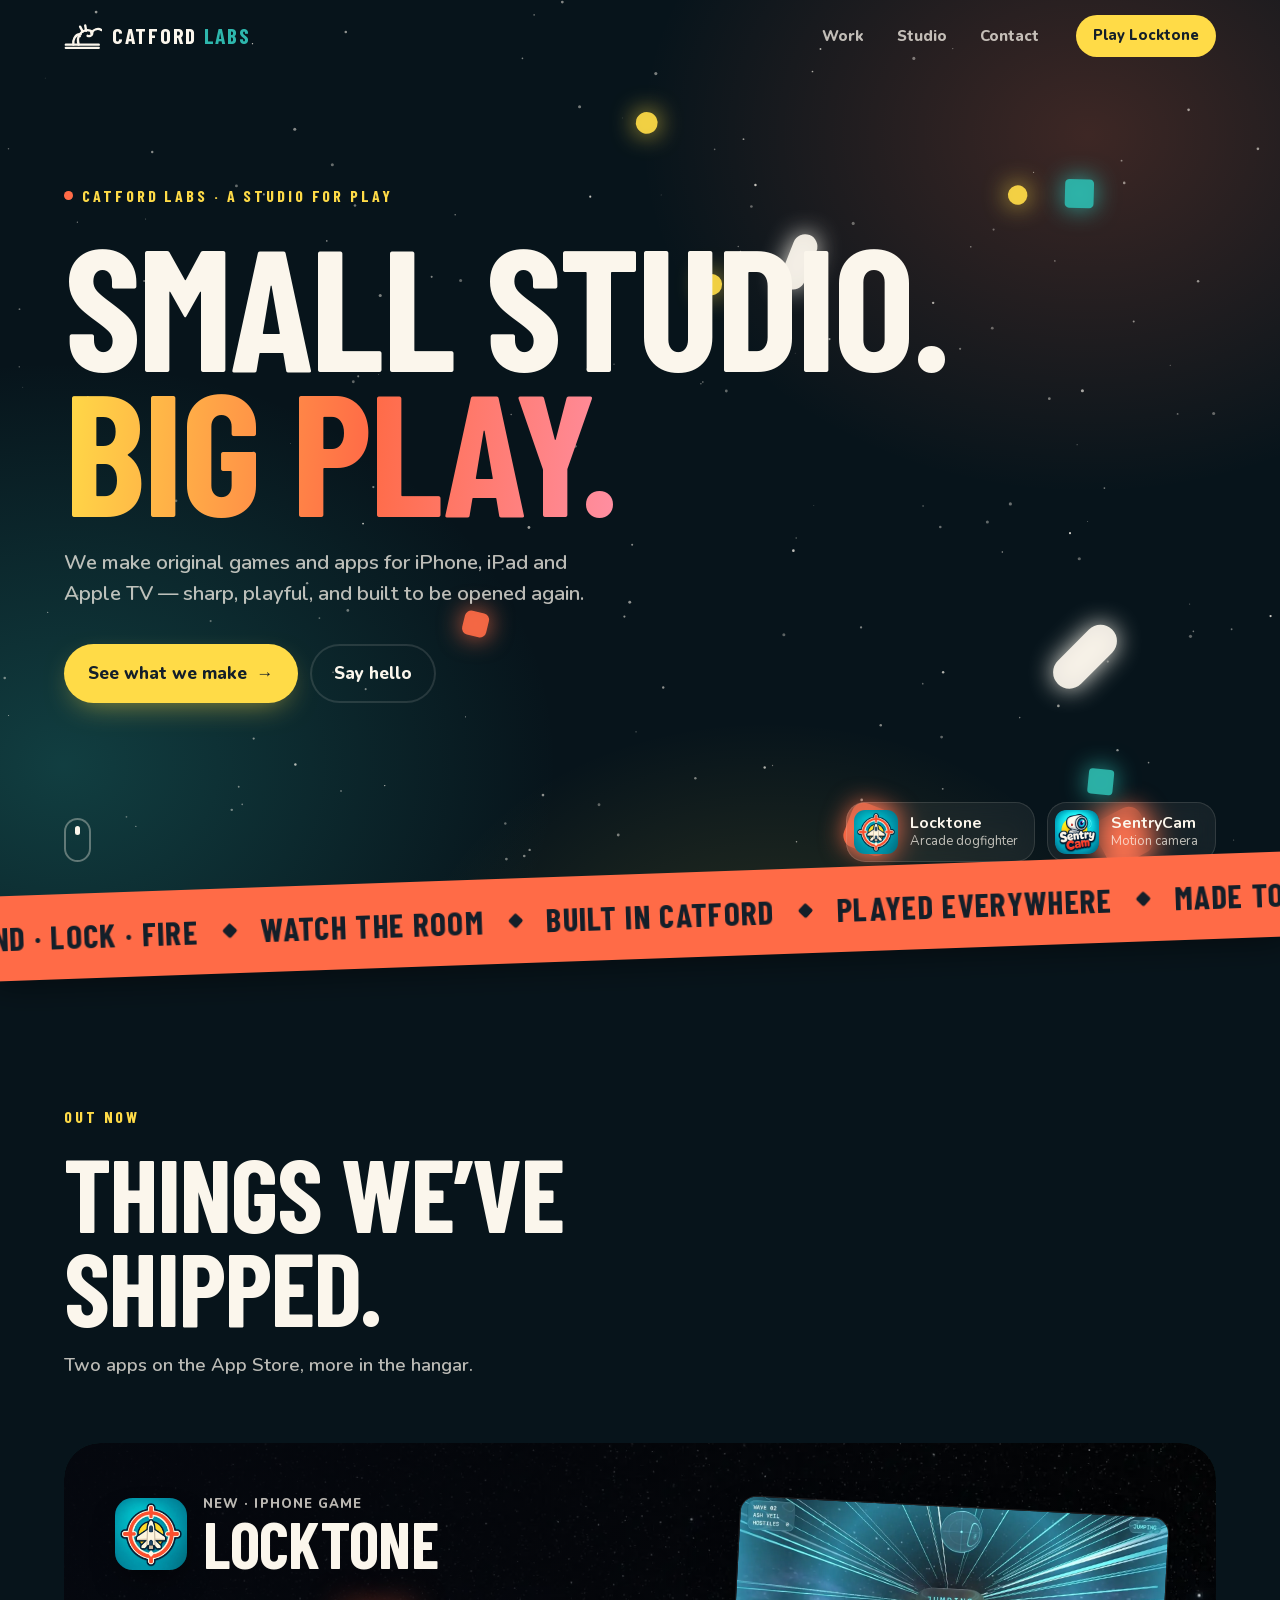
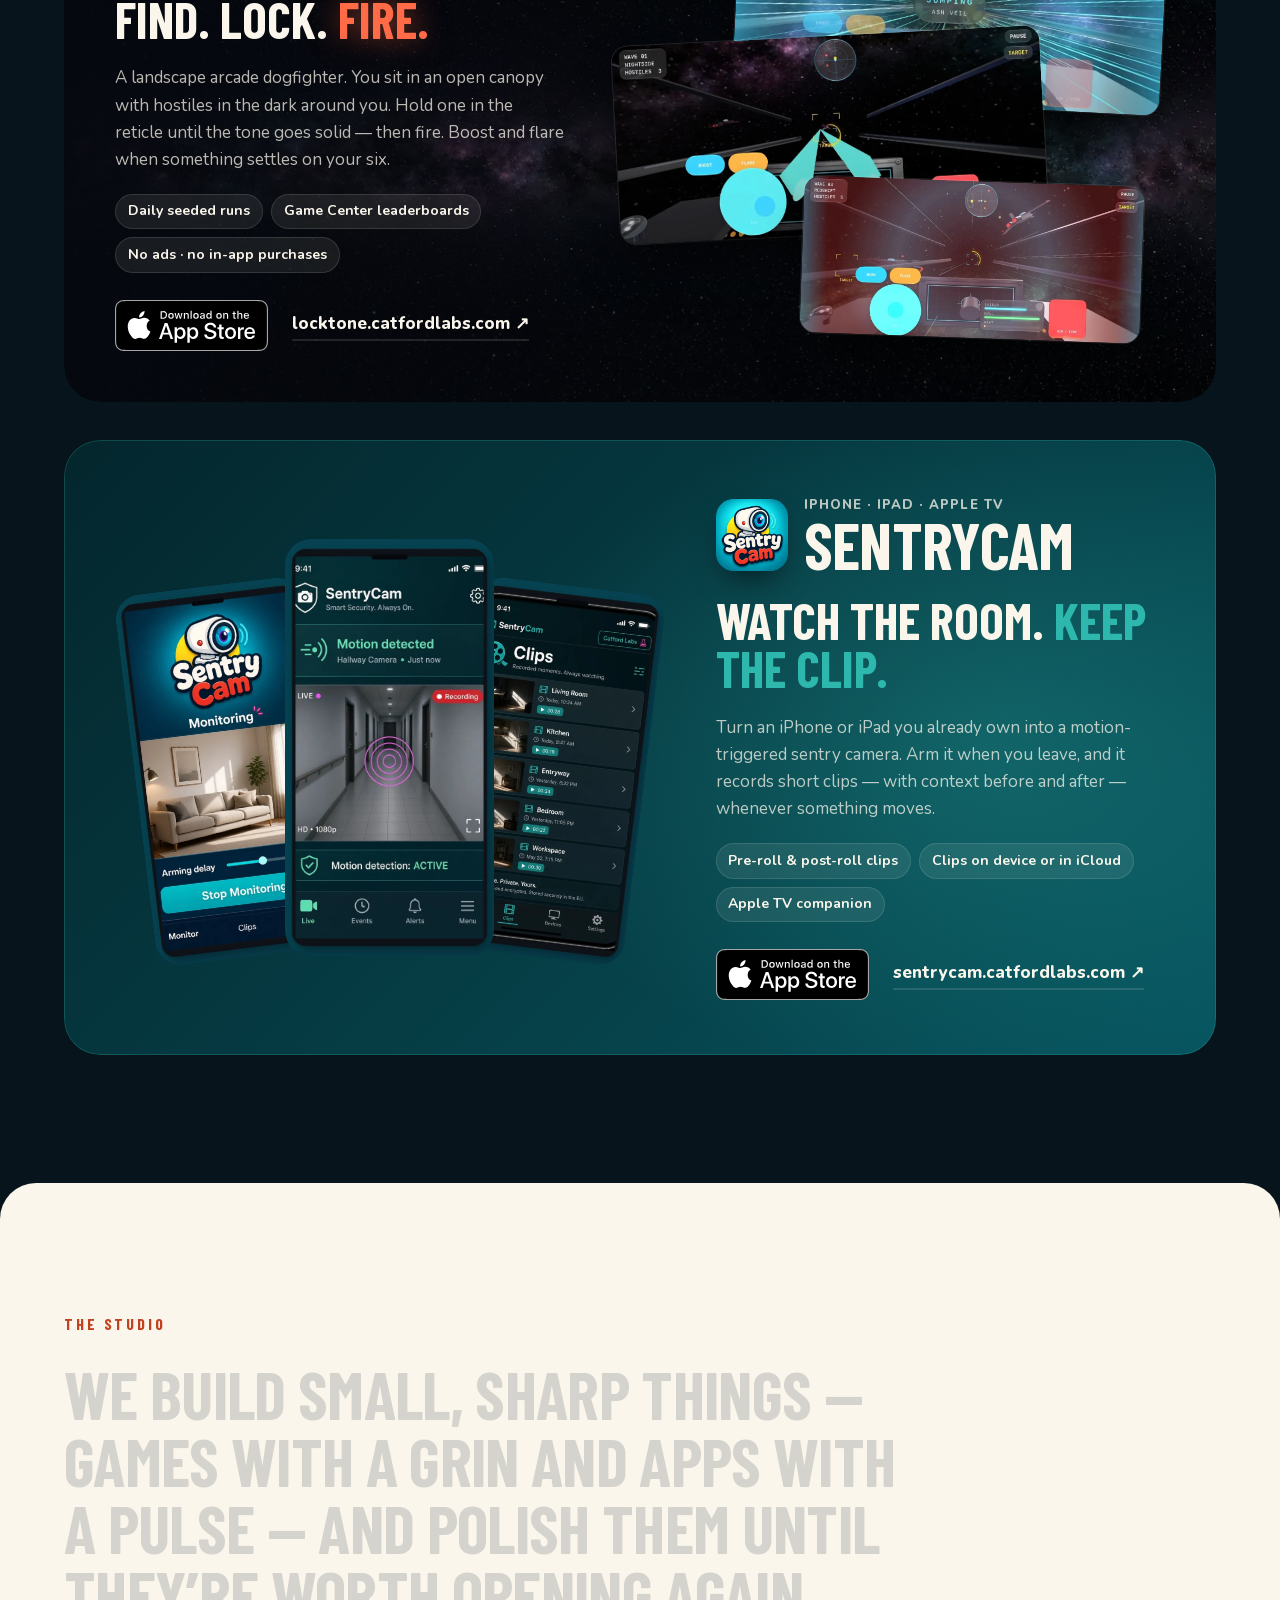
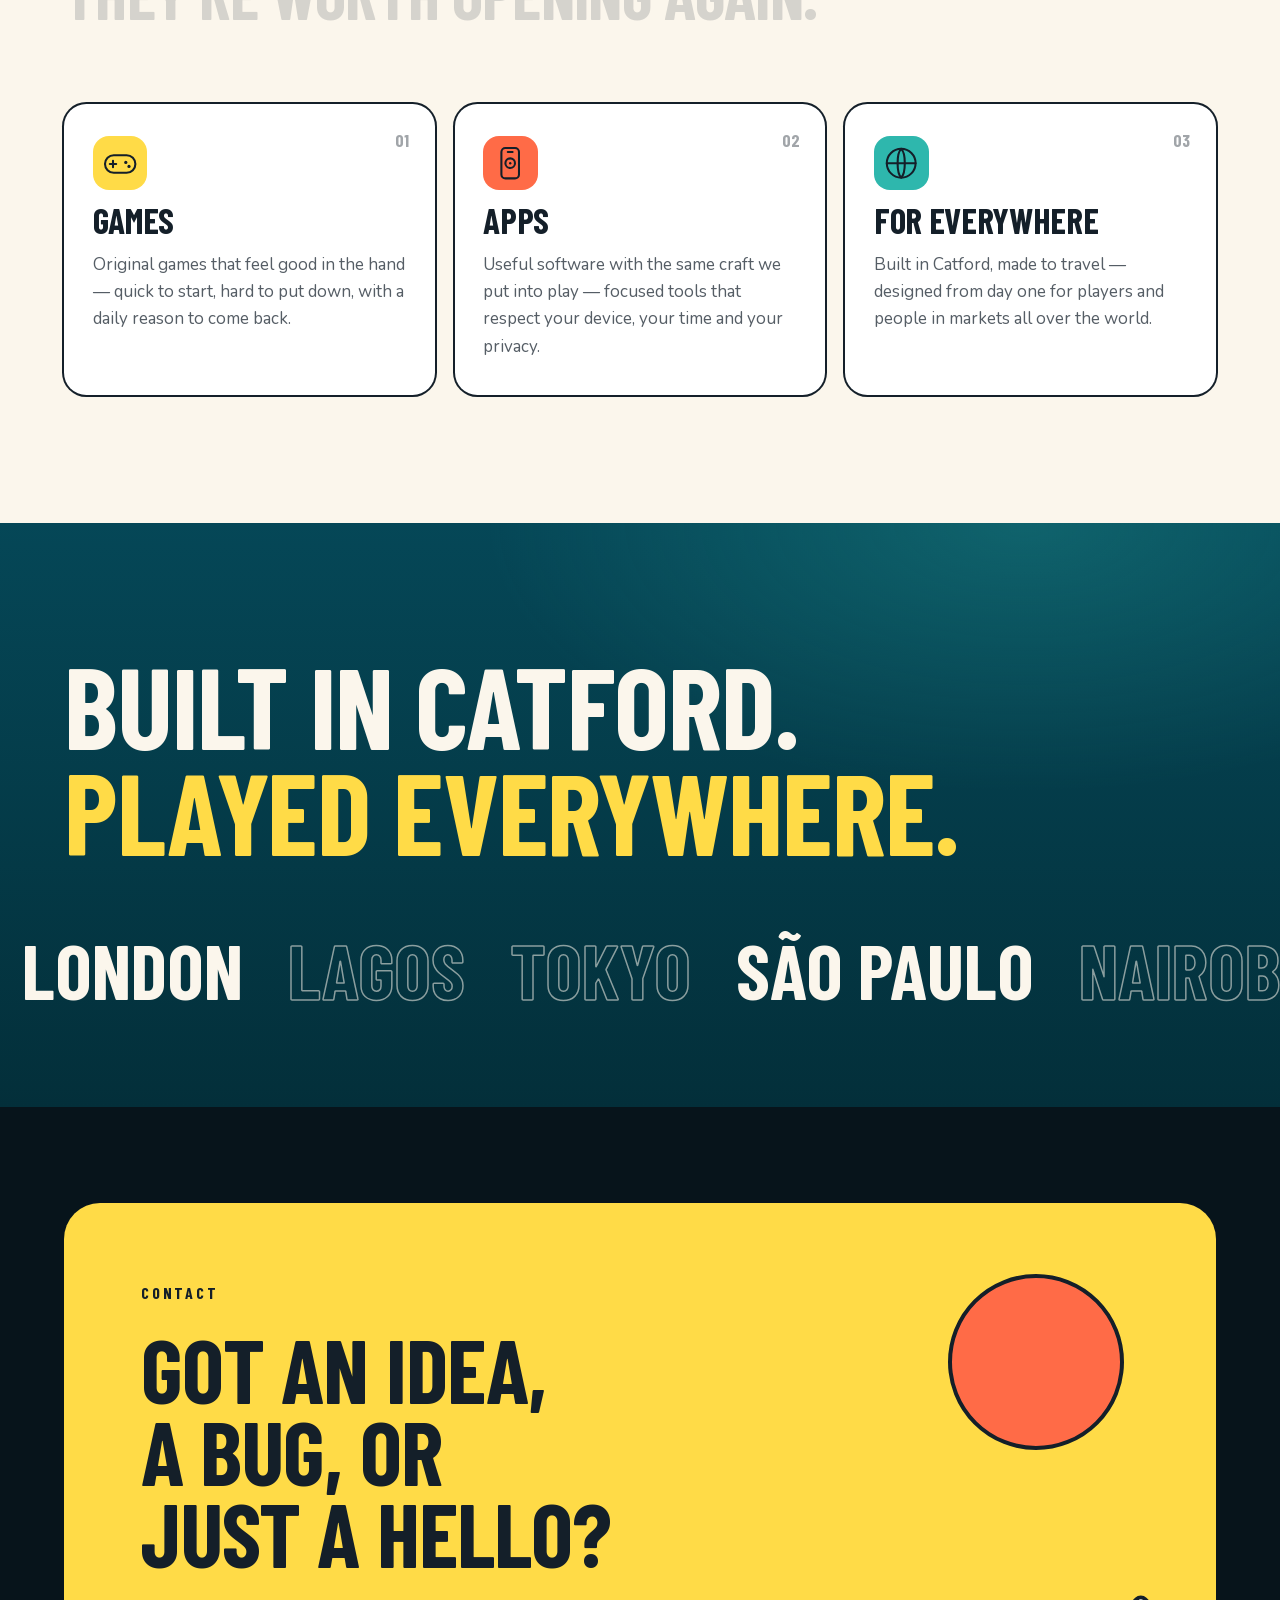
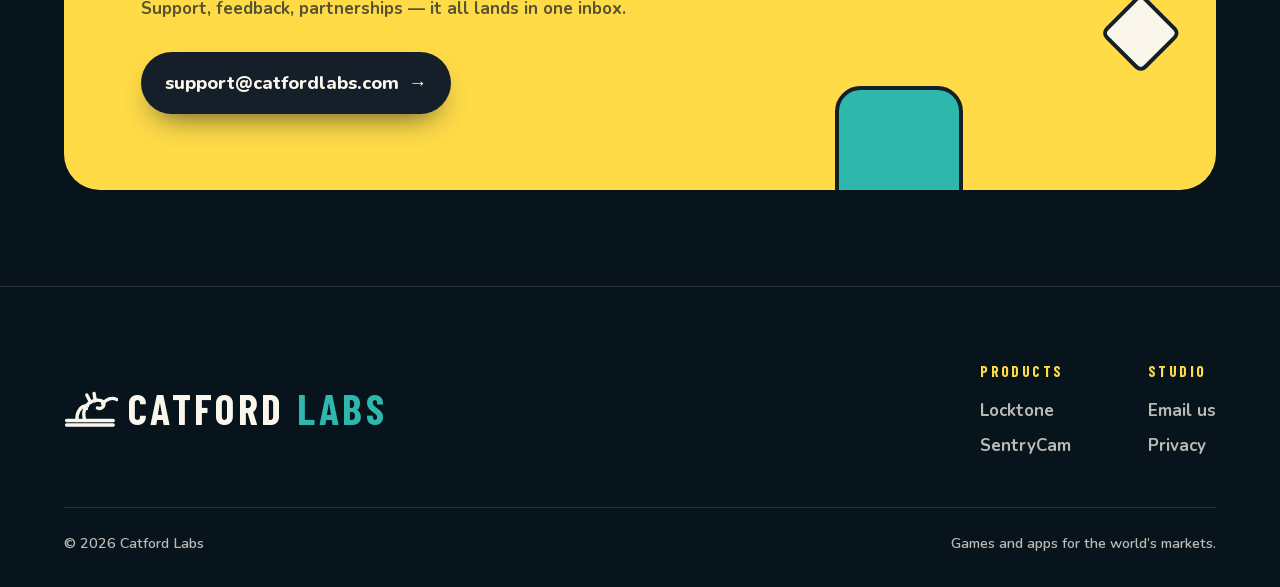
==== commit b433c5d9: "Redesign the homepage as a bold, interactive landing page. - Dark hero with a pointer-reactive starf" ====
--- a/index.html
+++ b/index.html
@@ -3,17 +3,17 @@
   <head>
     <meta charset="utf-8" />
     <meta name="viewport" content="width=device-width, initial-scale=1" />
-    <title>Catford Labs — Games and apps for the world’s markets</title>
+    <title>Catford Labs — Games and apps worth opening again</title>
     <meta
       name="description"
-      content="Catford Labs creates games and apps for the world’s markets."
-    />
-    <meta name="theme-color" content="#0D7A85" />
+      content="Catford Labs is a small studio making original games and apps for Apple devices — including Locktone and SentryCam."
+    />
+    <meta name="theme-color" content="#07141b" />
     <link rel="canonical" href="https://www.catfordlabs.com/" />
     <meta property="og:title" content="Catford Labs" />
     <meta
       property="og:description"
-      content="Games and apps for the world’s markets."
+      content="Small studio. Big play. Original games and apps for Apple devices."
     />
     <meta property="og:type" content="website" />
     <meta property="og:url" content="https://www.catfordlabs.com/" />
@@ -41,9 +41,10 @@
             location.hash
         );
       })();
+      document.documentElement.classList.add("js");
     </script>
-    <link rel="icon" href="./favicon.svg" type="image/svg+xml" />
-    <link rel="apple-touch-icon" href="./assets/apple-touch-icon.png" />
+    <link rel="icon" href="/favicon.svg" type="image/svg+xml" />
+    <link rel="apple-touch-icon" href="/assets/apple-touch-icon.png" />
     <link
       rel="preload"
       href="/assets/fonts/nunito-variable.woff2"
@@ -58,226 +59,328 @@
       type="font/woff2"
       crossorigin
     />
-    <link rel="stylesheet" href="./styles.css?v=5" />
+    <link rel="stylesheet" href="/styles.css?v=7" />
   </head>
   <body>
     <a class="skip-link" href="#main">Skip to content</a>
 
+    <svg width="0" height="0" class="sr-only" aria-hidden="true" focusable="false">
+      <symbol id="cat" viewBox="12 20 42 31">
+        <g fill="none" stroke="currentColor" stroke-width="2.6" stroke-linecap="round" stroke-linejoin="round">
+          <path d="M14 44.5h36M14 48h36" />
+          <path d="M28 44.5c-1.2-4.2-1-8.2 1.2-11.2 2.4-3.2 7-5.4 11.4-4.2 1.6.4 2.6 2 2.2 3.6-.6 2.4-3.2 3-5 2.2" />
+          <path d="M30.2 33.2c-2.8-.2-5.4 1.4-6.8 4-1.2 2.2-1.6 5.2-1.2 7.3" />
+          <path d="M32.4 30.2 29.6 24.8" />
+          <path d="M36.2 29.4 35.2 23.6" />
+          <path d="M41.8 31.6c2.8-3.6 7.2-5.4 11-3.2" />
+        </g>
+        <circle cx="29.4" cy="35.4" r="1.2" fill="currentColor" />
+      </symbol>
+    </svg>
+
     <header class="site-header" data-header>
-      <a class="brand" href="./index.html" aria-label="Catford Labs home">
-        <img
-          class="brand-logo"
-          src="./assets/catford-labs-logo.png"
-          alt="Catford Labs"
-          width="575"
-          height="599"
-        />
+      <a class="wordmark" href="/" aria-label="Catford Labs home">
+        <svg class="wordmark-cat" aria-hidden="true"><use href="#cat" /></svg>
+        <span>Catford<b>Labs</b></span>
       </a>
       <nav class="site-nav" aria-label="Primary">
-        <a href="#locktone">Locktone</a>
-        <a href="#sentrycam">SentryCam</a>
+        <a href="#work">Work</a>
+        <a href="#studio">Studio</a>
         <a href="#contact">Contact</a>
       </nav>
+      <a class="pill pill-small" href="#locktone">Play Locktone</a>
     </header>
 
     <main id="main">
+      <!-- Hero -->
       <section class="hero" aria-labelledby="hero-title">
-        <div class="hero-brand" data-playfield>
-          <img
-            class="hero-logo"
-            src="./assets/catford-labs-logo.png"
-            alt=""
-            width="575"
-            height="599"
-          />
-          <div class="playfield" aria-hidden="true">
-            <span class="token token-zest" data-depth="0.08"></span>
-            <span class="token token-coral" data-depth="0.05"></span>
-            <span class="token token-teal" data-depth="0.1"></span>
-            <span class="token token-diamond" data-depth="0.06"></span>
-          </div>
-        </div>
-
-        <div class="hero-copy">
-          <p class="eyebrow">A studio for play</p>
-          <h1 id="hero-title">Games and apps for the world’s markets.</h1>
-          <p class="hero-lede">
-            Curious products with a sunny streak — built to travel, and to be
-            opened again.
+        <canvas class="hero-canvas" data-hero-canvas aria-hidden="true"></canvas>
+        <div class="hero-glow" aria-hidden="true"></div>
+        <div class="hero-inner">
+          <p class="kicker reveal">
+            <span class="dot" aria-hidden="true"></span>
+            Catford Labs · a studio for play
           </p>
-          <a class="button" href="#work">See what we make</a>
-        </div>
-      </section>
-
+          <h1 id="hero-title" class="hero-title">
+            <span class="line reveal">Small studio.</span>
+            <span class="line reveal"><em>Big play.</em></span>
+          </h1>
+          <p class="hero-lede reveal">
+            We make original games and apps for iPhone, iPad and Apple TV —
+            sharp, playful, and built to be opened again.
+          </p>
+          <div class="hero-actions reveal">
+            <a class="pill" href="#work">
+              See what we make
+              <span aria-hidden="true">→</span>
+            </a>
+            <a class="pill pill-ghost" href="#contact">Say hello</a>
+          </div>
+        </div>
+
+        <ul class="now-on" aria-label="Out now on the App Store">
+          <li>
+            <a href="#locktone">
+              <img src="/assets/locktone-icon.webp" alt="" width="44" height="44" />
+              <span><b>Locktone</b> Arcade dogfighter</span>
+            </a>
+          </li>
+          <li>
+            <a href="#sentrycam">
+              <img src="/assets/sentrycam-logo.webp" alt="" width="44" height="44" />
+              <span><b>SentryCam</b> Motion camera</span>
+            </a>
+          </li>
+        </ul>
+
+        <a class="scroll-cue" href="#work" aria-label="Scroll to our work">
+          <span></span>
+        </a>
+      </section>
+
+      <!-- Ticker -->
+      <div class="ticker" aria-hidden="true">
+        <div class="ticker-track">
+          <span>Find · Lock · Fire</span><span>Watch the room</span><span>Built in Catford</span><span>Played everywhere</span><span>Made to be opened again</span>
+          <span>Find · Lock · Fire</span><span>Watch the room</span><span>Built in Catford</span><span>Played everywhere</span><span>Made to be opened again</span>
+        </div>
+      </div>
+
+      <!-- Work -->
       <section class="work" id="work" aria-labelledby="work-title">
-        <div class="section-head">
-          <p class="eyebrow">What we make</p>
-          <h2 id="work-title">Made to be opened again.</h2>
-        </div>
-        <div class="work-grid">
-          <article class="work-card">
-            <p class="card-kicker">Games</p>
-            <h3>Worlds worth returning to.</h3>
-            <p>
-              Original games with a grin — starting with
-              <a href="#locktone">Locktone</a>, an arcade dogfighter for iPhone —
-              designed to feel good in the hand and travel well.
+        <div class="section-head reveal">
+          <p class="kicker">Out now</p>
+          <h2 id="work-title">Things we’ve shipped.</h2>
+          <p>Two apps on the App Store, more in the hangar.</p>
+        </div>
+
+        <!-- Locktone -->
+        <article class="feature feature-locktone" id="locktone" aria-labelledby="locktone-title" data-tilt-scope>
+          <div class="feature-bg" aria-hidden="true"></div>
+          <svg class="reticle" viewBox="0 0 120 120" aria-hidden="true" data-reticle>
+            <circle cx="60" cy="60" r="38" />
+            <circle cx="60" cy="60" r="14" />
+            <circle cx="60" cy="60" r="2.5" class="fill" />
+            <path d="M60 4v16M60 100v16M4 60h16M100 60h16" />
+          </svg>
+
+          <div class="feature-copy reveal">
+            <div class="feature-id">
+              <img src="/assets/locktone-icon.webp" alt="Locktone app icon" width="72" height="72" />
+              <div>
+                <p class="tag">New · iPhone game</p>
+                <h3 id="locktone-title">Locktone</h3>
+              </div>
+            </div>
+            <p class="feature-slogan">Find. Lock. <span>Fire.</span></p>
+            <p>
+              A landscape arcade dogfighter. You sit in an open canopy with
+              hostiles in the dark around you. Hold one in the reticle until
+              the tone goes solid — then fire. Boost and flare when something
+              settles on your six.
+            </p>
+            <ul class="chips" aria-label="Highlights">
+              <li>Daily seeded runs</li>
+              <li>Game Center leaderboards</li>
+              <li>No ads · no in-app purchases</li>
+            </ul>
+            <div class="feature-actions">
+              <a
+                class="store-badge"
+                href="https://apps.apple.com/app/locktone/id6811698852"
+                rel="noopener noreferrer"
+              >
+                <img
+                  src="/assets/download-on-app-store.svg"
+                  alt="Download Locktone on the App Store"
+                  width="160"
+                  height="54"
+                />
+              </a>
+              <a class="text-link" href="https://locktone.catfordlabs.com" rel="noopener noreferrer">
+                locktone.catfordlabs.com <span aria-hidden="true">↗</span>
+              </a>
+            </div>
+          </div>
+
+          <div class="shots-landscape" aria-label="Locktone screenshots" role="group">
+            <figure class="shot shot-a reveal">
+              <img src="/assets/shots/locktone-jump.webp" alt="Locktone jumping to hyperspace between sectors" width="1200" height="554" loading="lazy" />
+            </figure>
+            <figure class="shot shot-b reveal">
+              <img src="/assets/shots/locktone-nightside.webp" alt="Locktone cockpit view with a hostile locked in the reticle" width="1200" height="554" loading="lazy" />
+            </figure>
+            <figure class="shot shot-c reveal">
+              <img src="/assets/shots/locktone-redshift.webp" alt="Locktone fight in the red Redshift sector" width="1200" height="554" loading="lazy" />
+            </figure>
+          </div>
+        </article>
+
+        <!-- SentryCam -->
+        <article class="feature feature-sentry" id="sentrycam" aria-labelledby="sentrycam-title">
+          <div class="feature-copy reveal">
+            <div class="feature-id">
+              <img src="/assets/sentrycam-logo.webp" alt="SentryCam app icon" width="72" height="72" />
+              <div>
+                <p class="tag">iPhone · iPad · Apple TV</p>
+                <h3 id="sentrycam-title">SentryCam</h3>
+              </div>
+            </div>
+            <p class="feature-slogan">Watch the room. <span>Keep the clip.</span></p>
+            <p>
+              Turn an iPhone or iPad you already own into a motion-triggered
+              sentry camera. Arm it when you leave, and it records short clips
+              — with context before and after — whenever something moves.
+            </p>
+            <ul class="chips" aria-label="Highlights">
+              <li>Pre-roll &amp; post-roll clips</li>
+              <li>Clips on device or in iCloud</li>
+              <li>Apple TV companion</li>
+            </ul>
+            <div class="feature-actions">
+              <a
+                class="store-badge"
+                href="https://apps.apple.com/app/sentrycam/id6809056257"
+                rel="noopener noreferrer"
+              >
+                <img
+                  src="/assets/download-on-app-store.svg"
+                  alt="Download SentryCam on the App Store"
+                  width="160"
+                  height="54"
+                />
+              </a>
+              <a class="text-link" href="https://sentrycam.catfordlabs.com" rel="noopener noreferrer">
+                sentrycam.catfordlabs.com <span aria-hidden="true">↗</span>
+              </a>
+            </div>
+          </div>
+
+          <div class="phones" role="group" aria-label="SentryCam screenshots">
+            <figure class="phone phone-1 reveal">
+              <img src="/assets/shots/sentrycam-monitor.webp" alt="SentryCam monitoring screen with an arming delay slider" width="560" height="1120" loading="lazy" />
+            </figure>
+            <figure class="phone phone-2 reveal">
+              <img src="/assets/shots/sentrycam-motion.webp" alt="SentryCam showing motion detected on a hallway camera" width="560" height="1120" loading="lazy" />
+            </figure>
+            <figure class="phone phone-3 reveal">
+              <img src="/assets/shots/sentrycam-clips.webp" alt="SentryCam clips list from several rooms" width="560" height="1120" loading="lazy" />
+            </figure>
+          </div>
+        </article>
+      </section>
+
+      <!-- Studio -->
+      <section class="studio" id="studio" aria-labelledby="studio-title">
+        <div class="studio-head">
+          <p class="kicker reveal">The studio</p>
+          <h2 id="studio-title" class="statement" data-statement>
+            We build small, sharp things — games with a grin and apps with a
+            pulse — and polish them until they’re worth opening again.
+          </h2>
+        </div>
+
+        <div class="pillars">
+          <article class="pillar reveal">
+            <span class="pillar-no">01</span>
+            <svg class="pillar-icon" viewBox="0 0 48 48" aria-hidden="true">
+              <rect x="5" y="14" width="38" height="22" rx="11" />
+              <path d="M15 21v8M11 25h8" />
+              <circle cx="31" cy="23" r="2" class="fill" />
+              <circle cx="35" cy="28" r="2" class="fill" />
+            </svg>
+            <h3>Games</h3>
+            <p>
+              Original games that feel good in the hand — quick to start, hard
+              to put down, with a daily reason to come back.
             </p>
           </article>
-          <article class="work-card">
-            <p class="card-kicker">Apps</p>
-            <h3>Software with a pulse.</h3>
-            <p>
-              Useful apps with the same craft we put into play — starting with
-              <a href="#sentrycam">SentryCam</a> on the App Store, and more on
-              the way.
+          <article class="pillar reveal">
+            <span class="pillar-no">02</span>
+            <svg class="pillar-icon" viewBox="0 0 48 48" aria-hidden="true">
+              <rect x="13" y="5" width="22" height="38" rx="5" />
+              <path d="M21 10h6" />
+              <circle cx="24" cy="24" r="6" />
+              <circle cx="24" cy="24" r="1.5" class="fill" />
+            </svg>
+            <h3>Apps</h3>
+            <p>
+              Useful software with the same craft we put into play — focused
+              tools that respect your device, your time and your privacy.
             </p>
           </article>
-        </div>
-      </section>
-
-      <section class="product product-game" id="locktone" aria-labelledby="locktone-title">
-        <div class="product-visual">
-          <img
-            class="product-icon"
-            src="./assets/locktone-icon.webp"
-            alt="Locktone app icon"
-            width="512"
-            height="512"
-          />
-        </div>
-        <div class="product-copy">
-          <p class="eyebrow">New on the App Store</p>
-          <h2 id="locktone-title">Locktone</h2>
-          <p class="product-lede">
-            A landscape arcade dogfighter for iPhone. Find a hostile, lock the
-            tone, fire.
-          </p>
-          <ul class="product-points">
-            <li>Hold the reticle until the tone goes solid, then fire</li>
-            <li>Boost and flare to shake whatever settles on your six</li>
-            <li>A seeded daily run with Game Center leaderboards</li>
-            <li>No ads and no in-app purchases</li>
-          </ul>
-          <div class="product-actions">
-            <a
-              class="store-badge"
-              href="https://apps.apple.com/app/locktone/id6811698852"
-              rel="noopener noreferrer"
-              aria-label="Download Locktone on the App Store"
-            >
-              <img
-                src="./assets/download-on-app-store.svg"
-                alt="Download Locktone on the App Store"
-                width="160"
-                height="54"
-              />
-            </a>
-            <a
-              class="text-link"
-              href="https://locktone.catfordlabs.com"
-              rel="noopener noreferrer"
-            >
-              Learn more
-            </a>
-          </div>
-        </div>
-      </section>
-
-      <section class="product" id="sentrycam" aria-labelledby="sentrycam-title">
-        <div class="product-visual">
-          <img
-            class="product-icon"
-            src="./assets/sentrycam-logo.webp"
-            alt="SentryCam app icon"
-            width="512"
-            height="512"
-          />
-        </div>
-        <div class="product-copy">
-          <p class="eyebrow">On the App Store</p>
-          <h2 id="sentrycam-title">SentryCam</h2>
-          <p class="product-lede">
-            Turn an iPhone or iPad you already own into a motion-triggered
-            sentry camera.
-          </p>
-          <ul class="product-points">
-            <li>Live preview with a configurable arming delay</li>
-            <li>Motion clips with pre-roll and post-roll</li>
-            <li>Browse recordings on the device or in iCloud</li>
-            <li>Optional camera sharing and Apple TV companion</li>
-          </ul>
-          <div class="product-actions">
-            <a
-              class="store-badge"
-              href="https://apps.apple.com/app/sentrycam/id6809056257"
-              rel="noopener noreferrer"
-              aria-label="Download SentryCam on the App Store"
-            >
-              <img
-                src="./assets/download-on-app-store.svg"
-                alt="Download SentryCam on the App Store"
-                width="160"
-                height="54"
-              />
-            </a>
-            <a
-              class="text-link"
-              href="https://sentrycam.catfordlabs.com"
-              rel="noopener noreferrer"
-            >
-              Learn more
-            </a>
-          </div>
-        </div>
-      </section>
-
-      <section class="world" id="world" aria-labelledby="world-title">
-        <div class="section-head on-dark">
-          <p class="eyebrow">The world</p>
-          <h2 id="world-title">Made here. Played everywhere.</h2>
-          <p class="world-copy">
-            Catford Labs builds for the world’s markets — games and apps that
-            cross cities, languages, and late-night queues.
-          </p>
-        </div>
-        <div class="marquee" aria-hidden="true">
-          <div class="marquee-track">
-            <span>London</span><span>Lagos</span><span>Tokyo</span>
-            <span>São Paulo</span><span>Nairobi</span><span>New York</span>
-            <span>Seoul</span><span>Berlin</span><span>Mumbai</span>
-            <span>Mexico City</span><span>Sydney</span><span>Cairo</span>
-            <span>London</span><span>Lagos</span><span>Tokyo</span>
-            <span>São Paulo</span><span>Nairobi</span><span>New York</span>
-            <span>Seoul</span><span>Berlin</span><span>Mumbai</span>
-            <span>Mexico City</span><span>Sydney</span><span>Cairo</span>
-          </div>
+          <article class="pillar reveal">
+            <span class="pillar-no">03</span>
+            <svg class="pillar-icon" viewBox="0 0 48 48" aria-hidden="true">
+              <circle cx="24" cy="24" r="18" />
+              <path d="M6 24h36M24 6c-6 6-6 30 0 36M24 6c6 6 6 30 0 36" />
+            </svg>
+            <h3>For everywhere</h3>
+            <p>
+              Built in Catford, made to travel — designed from day one for
+              players and people in markets all over the world.
+            </p>
+          </article>
+        </div>
+      </section>
+
+      <!-- World -->
+      <section class="world" aria-labelledby="world-title">
+        <h2 id="world-title" class="reveal">
+          Built in Catford.<br /><span>Played everywhere.</span>
+        </h2>
+        <div class="cities" aria-hidden="true">
+          <div class="cities-track">
+            <span>London</span><span>Lagos</span><span>Tokyo</span><span>São Paulo</span><span>Nairobi</span><span>New York</span><span>Seoul</span><span>Berlin</span><span>Mumbai</span><span>Mexico City</span><span>Sydney</span><span>Cairo</span>
+            <span>London</span><span>Lagos</span><span>Tokyo</span><span>São Paulo</span><span>Nairobi</span><span>New York</span><span>Seoul</span><span>Berlin</span><span>Mumbai</span><span>Mexico City</span><span>Sydney</span><span>Cairo</span>
+          </div>
+        </div>
+      </section>
+
+      <!-- Contact -->
+      <section class="contact" id="contact" aria-labelledby="contact-title">
+        <div class="contact-card reveal">
+          <div class="contact-shapes" aria-hidden="true">
+            <span class="shape shape-circle"></span>
+            <span class="shape shape-square"></span>
+            <span class="shape shape-diamond"></span>
+          </div>
+          <p class="kicker">Contact</p>
+          <h2 id="contact-title">Got an idea, a bug, or just a hello?</h2>
+          <p>Support, feedback, partnerships — it all lands in one inbox.</p>
+          <a class="pill pill-ink" href="mailto:support@catfordlabs.com">
+            support@catfordlabs.com
+            <span aria-hidden="true">→</span>
+          </a>
         </div>
       </section>
     </main>
 
-    <footer class="site-footer" id="contact">
-      <a class="footer-brand" href="./index.html" aria-label="Catford Labs home">
-        <img
-          class="footer-logo"
-          src="./assets/catford-labs-logo.png"
-          alt="Catford Labs"
-          width="575"
-          height="599"
-        />
-      </a>
-      <div class="footer-meta">
-        <p class="footer-contact">
-          Questions or support:
-          <a href="mailto:support@catfordlabs.com">support@catfordlabs.com</a>
-        </p>
-        <p class="footer-links">
-          <a href="/privacy.html">Privacy</a>
-        </p>
-        <p>&copy; <span data-year>2026</span> Catford Labs</p>
+    <footer class="site-footer">
+      <div class="footer-top">
+        <a class="wordmark wordmark-large" href="/" aria-label="Catford Labs home">
+          <svg class="wordmark-cat" aria-hidden="true"><use href="#cat" /></svg>
+          <span>Catford<b>Labs</b></span>
+        </a>
+        <nav class="footer-nav" aria-label="Footer">
+          <div>
+            <p>Products</p>
+            <a href="https://locktone.catfordlabs.com" rel="noopener noreferrer">Locktone</a>
+            <a href="https://sentrycam.catfordlabs.com" rel="noopener noreferrer">SentryCam</a>
+          </div>
+          <div>
+            <p>Studio</p>
+            <a href="mailto:support@catfordlabs.com">Email us</a>
+            <a href="/privacy.html">Privacy</a>
+          </div>
+        </nav>
       </div>
+      <p class="footer-base">
+        <span>&copy; <span data-year>2026</span> Catford Labs</span>
+        <span>Games and apps for the world’s markets.</span>
+      </p>
     </footer>
 
-    <script src="./script.js?v=5" defer></script>
+    <script src="/script.js?v=7" defer></script>
   </body>
 </html>
--- a/styles.css
+++ b/styles.css
@@ -22,25 +22,33 @@
   src: url("/assets/fonts/nunito-variable.woff2") format("woff2");
 }
 
+/* ---------- Tokens ---------- */
+
 :root {
-  --paper: #fcfaf5;
+  --bg: #07141b;
+  --bg-raised: #0c2029;
+  --cream: #fbf6ec;
+  --cream-soft: rgba(251, 246, 236, 0.74);
+  --cream-faint: rgba(251, 246, 236, 0.12);
   --ink: #141f29;
-  --ink-soft: rgba(20, 31, 41, 0.68);
+  --ink-soft: rgba(20, 31, 41, 0.72);
   --teal-deep: #054757;
   --teal: #0d7a85;
-  --teal-dark: #096673;
   --teal-bright: #2eb7ad;
+  --sentry: #064048;
   --coral: #ff6b47;
   --coral-text: #c2411f;
   --zest: #ffdb47;
-  --cream: #fbf6ec;
-  --line: rgba(13, 122, 133, 0.14);
-  --shadow: 0 18px 36px rgba(5, 71, 87, 0.12);
-  --radius: 1.75rem;
-  --header: 5.4rem;
+  --radius-lg: 2.25rem;
+  --radius: 1.4rem;
+  --gutter: clamp(1.15rem, 5vw, 4rem);
+  --header: 4.5rem;
+  --ease-out: cubic-bezier(0.22, 1, 0.36, 1);
   --font-display: "Barlow Condensed", "Arial Narrow", sans-serif;
   --font-ui: "Nunito", "Avenir Next", "Segoe UI", sans-serif;
 }
+
+/* ---------- Base ---------- */
 
 *,
 *::before,
@@ -50,25 +58,25 @@
 
 html {
   scroll-behavior: smooth;
+  scroll-padding-top: var(--header);
+  -webkit-text-size-adjust: 100%;
 }
 
 body {
   margin: 0;
   min-height: 100svh;
-  color: var(--ink);
-  background:
-    radial-gradient(900px 520px at 88% -8%, rgba(255, 219, 71, 0.38), transparent 58%),
-    radial-gradient(820px 480px at -12% 12%, rgba(46, 183, 173, 0.28), transparent 52%),
-    radial-gradient(640px 420px at 70% 40%, rgba(255, 107, 71, 0.12), transparent 48%),
-    var(--paper);
+  background: var(--bg);
+  color: var(--cream);
   font-family: var(--font-ui);
   font-size: 1.0625rem;
-  line-height: 1.55;
-}
-
-body > * {
-  position: relative;
-  z-index: 1;
+  line-height: 1.6;
+  -webkit-font-smoothing: antialiased;
+  overflow-x: hidden;
+  overflow-x: clip;
+}
+
+main {
+  overflow-x: clip;
 }
 
 img {
@@ -81,14 +89,54 @@
   color: inherit;
 }
 
+figure {
+  margin: 0;
+}
+
+h1,
+h2,
+h3 {
+  margin: 0;
+  font-family: var(--font-display);
+  font-weight: 700;
+  line-height: 0.92;
+  letter-spacing: -0.01em;
+  text-wrap: balance;
+}
+
+p {
+  margin: 0;
+}
+
+::selection {
+  background: var(--zest);
+  color: var(--ink);
+}
+
+:focus-visible {
+  outline: 3px solid var(--zest);
+  outline-offset: 3px;
+  border-radius: 0.4rem;
+}
+
+.sr-only {
+  position: absolute;
+  width: 1px;
+  height: 1px;
+  overflow: hidden;
+  clip: rect(0 0 0 0);
+  white-space: nowrap;
+}
+
 .skip-link {
-  position: absolute;
+  position: fixed;
   left: 1rem;
   top: -4rem;
-  z-index: 20;
-  padding: 0.6rem 0.9rem;
-  background: var(--teal-deep);
-  color: var(--paper);
+  z-index: 50;
+  padding: 0.6rem 1rem;
+  background: var(--zest);
+  color: var(--ink);
+  font-weight: 800;
   border-radius: 999px;
 }
 
@@ -96,508 +144,1063 @@
   top: 1rem;
 }
 
-.site-header {
-  position: sticky;
-  top: 0;
-  z-index: 10;
-  display: flex;
+/* ---------- Shared pieces ---------- */
+
+.kicker {
+  display: inline-flex;
   align-items: center;
-  justify-content: space-between;
-  gap: 1rem;
-  height: var(--header);
-  padding: 0.7rem 6vw;
-  background: color-mix(in srgb, var(--paper) 86%, transparent);
-  backdrop-filter: blur(16px);
-  border-bottom: 1px solid transparent;
-  transition: border-color 200ms ease, background 200ms ease;
-}
-
-.site-header.is-scrolled {
-  border-bottom-color: var(--line);
-  background: color-mix(in srgb, var(--paper) 94%, transparent);
-}
-
-.brand {
-  display: flex;
-  align-items: center;
-  text-decoration: none;
-}
-
-.brand-logo {
-  width: auto;
-  height: calc(var(--header) - 1.4rem);
-}
-
-.site-nav {
-  display: flex;
-  gap: 1.35rem;
-}
-
-.site-nav a {
-  white-space: nowrap;
-  text-decoration: none;
-  font-size: 0.95rem;
-  font-weight: 800;
-}
-
-.site-nav a:hover {
-  color: var(--coral-text);
-}
-
-.hero,
-.work,
-.product,
-.world {
-  scroll-margin-top: calc(var(--header) + 0.5rem);
-}
-
-.hero {
-  display: grid;
-  grid-template-columns: 1fr 1fr;
-  gap: 3rem;
-  align-items: center;
-  min-height: calc(100svh - var(--header));
-  padding: 2.5rem 6vw 4.5rem;
-}
-
-.hero.missing {
-  grid-template-columns: 1fr;
-  min-height: calc(100svh - var(--header));
-}
-
-.hero-brand {
-  position: relative;
-  display: grid;
-  place-items: center;
-  justify-self: center;
-  width: min(100%, 32rem);
-  padding: 1.5rem 0;
-}
-
-.hero-logo {
-  position: relative;
-  z-index: 1;
-  width: min(100%, 21rem);
-}
-
-.playfield {
-  position: absolute;
-  inset: 4% 2% 8%;
-  pointer-events: none;
-}
-
-.token {
-  position: absolute;
-  display: block;
-  border: 4px solid var(--ink);
-  will-change: transform;
-  transition: translate 140ms linear;
-}
-
-.token-zest {
-  width: 4.6rem;
-  height: 4.6rem;
-  left: 2%;
-  top: 10%;
-  background: var(--zest);
-  border-radius: 50%;
-  animation: float-a 6.4s ease-in-out infinite;
-}
-
-.token-coral {
-  width: 5.8rem;
-  height: 5.8rem;
-  right: 0;
-  top: 18%;
-  background: var(--coral);
-  border-radius: 1.4rem;
-  animation: float-b 7.2s ease-in-out infinite;
-}
-
-.token-teal {
-  width: 7.2rem;
-  height: 4.4rem;
-  left: -2%;
-  bottom: -12%;
-  background: var(--teal-bright);
-  border-radius: 3rem 1rem 3rem 1rem;
-  animation: float-c 8s ease-in-out infinite;
-}
-
-.token-diamond {
-  width: 2.6rem;
-  height: 2.6rem;
-  right: 10%;
-  bottom: 2%;
-  background: var(--coral);
-  border-radius: 0.45rem;
-  rotate: 45deg;
-  animation: float-d 5.6s ease-in-out infinite;
-}
-
-.eyebrow {
-  margin: 0 0 0.85rem;
+  gap: 0.6rem;
   font-family: var(--font-display);
   font-size: 1rem;
   font-weight: 700;
-  letter-spacing: 0.16em;
-  text-transform: uppercase;
-  color: var(--coral-text);
-}
-
-h1,
-h2,
-h3 {
+  letter-spacing: 0.18em;
+  text-transform: uppercase;
+  color: var(--zest);
+}
+
+.kicker .dot {
+  width: 0.55rem;
+  height: 0.55rem;
+  border-radius: 50%;
+  background: var(--coral);
+  box-shadow: 0 0 0 0 rgba(255, 107, 71, 0.6);
+  animation: pulse 2.2s ease-out infinite;
+}
+
+.pill {
+  display: inline-flex;
+  align-items: center;
+  gap: 0.6rem;
+  padding: 1rem 1.5rem;
+  border-radius: 999px;
+  background: var(--zest);
+  color: var(--ink);
+  font-weight: 800;
+  text-decoration: none;
+  white-space: nowrap;
+  transition: transform 220ms var(--ease-out), box-shadow 220ms var(--ease-out),
+    background 220ms ease;
+  box-shadow: 0 10px 30px -12px rgba(255, 219, 71, 0.65);
+}
+
+.pill span {
+  transition: transform 220ms var(--ease-out);
+}
+
+.pill:hover {
+  transform: translateY(-2px);
+  box-shadow: 0 16px 36px -12px rgba(255, 219, 71, 0.8);
+}
+
+.pill:hover span {
+  transform: translateX(4px);
+}
+
+.pill-ghost {
+  background: transparent;
+  color: var(--cream);
+  box-shadow: inset 0 0 0 2px var(--cream-faint);
+}
+
+.pill-ghost:hover {
+  background: var(--cream-faint);
+  box-shadow: inset 0 0 0 2px rgba(251, 246, 236, 0.3);
+}
+
+.pill-ink {
+  background: var(--ink);
+  color: var(--cream);
+  box-shadow: 0 14px 30px -14px rgba(20, 31, 41, 0.8);
+}
+
+.pill-ink:hover {
+  box-shadow: 0 18px 34px -14px rgba(20, 31, 41, 0.9);
+}
+
+.pill-small {
+  padding: 0.6rem 1.05rem;
+  font-size: 0.92rem;
+  box-shadow: none;
+}
+
+.text-link {
+  font-weight: 800;
+  color: var(--cream);
+  text-decoration: none;
+  border-bottom: 2px solid var(--cream-faint);
+  padding-bottom: 0.1rem;
+  transition: border-color 200ms ease, color 200ms ease;
+}
+
+.text-link:hover {
+  border-color: var(--zest);
+  color: var(--zest);
+}
+
+.store-badge {
+  display: inline-block;
+  border-radius: 0.7rem;
+  transition: transform 220ms var(--ease-out);
+}
+
+.store-badge:hover {
+  transform: translateY(-2px) scale(1.02);
+}
+
+.store-badge img {
+  height: 3.2rem;
+  width: auto;
+}
+
+/* Reveal on scroll (only when JS is running) */
+.js .reveal {
+  opacity: 0;
+  transform: translateY(28px);
+  transition: opacity 900ms var(--ease-out), transform 900ms var(--ease-out);
+  transition-delay: var(--delay, 0ms);
+}
+
+.js .reveal.is-in {
+  opacity: 1;
+  transform: none;
+}
+
+/* The hero animates in with CSS alone, so it never waits on an observer */
+.js .hero .reveal {
+  opacity: 1;
+  transform: none;
+  transition: none;
+  animation: rise 1s var(--ease-out) var(--delay, 0ms) backwards;
+}
+
+/* ---------- Header ---------- */
+
+.site-header {
+  position: fixed;
+  inset: 0 0 auto;
+  z-index: 30;
+  display: flex;
+  align-items: center;
+  gap: 1.5rem;
+  height: var(--header);
+  padding: 0 var(--gutter);
+  transition: background 300ms ease, box-shadow 300ms ease, backdrop-filter 300ms ease;
+}
+
+.site-header.is-scrolled {
+  background: rgba(7, 20, 27, 0.72);
+  backdrop-filter: blur(18px) saturate(1.4);
+  -webkit-backdrop-filter: blur(18px) saturate(1.4);
+  box-shadow: 0 1px 0 var(--cream-faint);
+}
+
+.wordmark {
+  display: inline-flex;
+  align-items: center;
+  gap: 0.6rem;
+  text-decoration: none;
   font-family: var(--font-display);
   font-weight: 700;
-  letter-spacing: -0.02em;
-  line-height: 0.94;
+  font-size: 1.35rem;
+  letter-spacing: 0.08em;
+  text-transform: uppercase;
+  line-height: 1;
+}
+
+.wordmark b {
+  margin-left: 0.3em;
+  color: var(--teal-bright);
+  font-weight: 700;
+}
+
+.wordmark-cat {
+  width: 2.4rem;
+  height: 1.8rem;
+  color: var(--cream);
+  transition: transform 400ms var(--ease-out);
+}
+
+.wordmark:hover .wordmark-cat {
+  transform: translateY(-2px) rotate(-6deg);
+}
+
+.site-nav {
+  display: flex;
+  gap: 0.35rem;
+  margin-left: auto;
+}
+
+.site-nav a {
+  padding: 0.5rem 0.85rem;
+  border-radius: 999px;
+  font-weight: 800;
+  font-size: 0.95rem;
+  text-decoration: none;
+  color: var(--cream-soft);
+  transition: color 200ms ease, background 200ms ease;
+}
+
+.site-nav a:hover {
+  color: var(--cream);
+  background: var(--cream-faint);
+}
+
+/* ---------- Hero ---------- */
+
+.hero {
+  position: relative;
+  display: grid;
+  align-content: center;
+  min-height: 100svh;
+  padding: calc(var(--header) + 3rem) var(--gutter) 8.5rem;
+  overflow: hidden;
+  isolation: isolate;
+}
+
+.hero-canvas {
+  position: absolute;
+  inset: 0;
+  z-index: -1;
+  width: 100%;
+  height: 100%;
+}
+
+.hero-glow {
+  position: absolute;
+  inset: 0;
+  z-index: -2;
+  background:
+    radial-gradient(50vw 40vw at 85% 15%, rgba(255, 107, 71, 0.22), transparent 70%),
+    radial-gradient(55vw 45vw at 5% 85%, rgba(46, 183, 173, 0.26), transparent 70%),
+    radial-gradient(40vw 30vw at 60% 110%, rgba(255, 219, 71, 0.14), transparent 70%),
+    var(--bg);
+}
+
+.hero-inner {
+  max-width: 72rem;
+}
+
+.hero-title {
+  margin: 1.4rem 0 1.6rem;
+  font-size: clamp(4rem, 13.5vw, 12rem);
+  line-height: 0.84;
+  text-transform: uppercase;
+  letter-spacing: -0.015em;
+}
+
+.hero-title .line {
+  display: block;
+}
+
+.hero-title em {
+  font-style: normal;
+  background: linear-gradient(95deg, var(--zest) 0%, var(--coral) 55%, #ff8fa3 100%);
+  -webkit-background-clip: text;
+  background-clip: text;
+  color: transparent;
+}
+
+.hero-lede {
+  max-width: 34rem;
+  font-size: clamp(1.1rem, 1.6vw, 1.3rem);
+  font-weight: 600;
+  line-height: 1.5;
+  color: var(--cream-soft);
+}
+
+.hero-actions {
+  display: flex;
+  flex-wrap: wrap;
+  gap: 0.8rem;
+  margin-top: 2.2rem;
+}
+
+.now-on {
+  position: absolute;
+  right: var(--gutter);
+  bottom: 2.4rem;
+  display: flex;
+  gap: 0.75rem;
   margin: 0;
-  text-wrap: balance;
-}
-
-h2 {
-  scroll-margin-top: calc(var(--header) + 0.75rem);
-}
-
-h1 {
-  font-size: clamp(3.1rem, 7vw, 5.6rem);
-  max-width: 12ch;
-}
-
-.hero-lede {
-  max-width: 28ch;
-  margin: 1.35rem 0 1.8rem;
-  font-size: 1.2rem;
+  padding: 0;
+  list-style: none;
+}
+
+.now-on a {
+  display: flex;
+  align-items: center;
+  gap: 0.75rem;
+  padding: 0.5rem 1.1rem 0.5rem 0.5rem;
+  border-radius: 1.2rem;
+  background: rgba(251, 246, 236, 0.06);
+  box-shadow: inset 0 0 0 1px var(--cream-faint);
+  backdrop-filter: blur(12px);
+  -webkit-backdrop-filter: blur(12px);
+  text-decoration: none;
+  transition: background 200ms ease, transform 220ms var(--ease-out);
+}
+
+.now-on a:hover {
+  background: rgba(251, 246, 236, 0.12);
+  transform: translateY(-3px);
+}
+
+.now-on img {
+  width: 2.75rem;
+  height: 2.75rem;
+  border-radius: 0.7rem;
+}
+
+.now-on span {
+  display: flex;
+  flex-direction: column;
+  font-size: 0.82rem;
+  line-height: 1.25;
+  color: var(--cream-soft);
+}
+
+.now-on b {
+  font-size: 1rem;
+  color: var(--cream);
+}
+
+.scroll-cue {
+  position: absolute;
+  left: var(--gutter);
+  bottom: 2.4rem;
+  display: grid;
+  place-items: start center;
+  width: 1.7rem;
+  height: 2.7rem;
+  padding-top: 0.45rem;
+  border-radius: 1rem;
+  box-shadow: inset 0 0 0 2px rgba(251, 246, 236, 0.35);
+}
+
+.scroll-cue span {
+  width: 0.3rem;
+  height: 0.6rem;
+  border-radius: 1rem;
+  background: var(--cream);
+  animation: cue 1.8s var(--ease-out) infinite;
+}
+
+/* ---------- Ticker ---------- */
+
+.ticker {
+  position: relative;
+  z-index: 2;
+  margin: -1.6rem -2rem 0;
+  padding: 1rem 0;
+  background: var(--coral);
+  color: var(--ink);
+  transform: rotate(-2deg);
+  overflow: hidden;
+  box-shadow: 0 20px 40px -20px rgba(0, 0, 0, 0.6);
+}
+
+.ticker-track {
+  display: flex;
+  width: max-content;
+  animation: marquee 28s linear infinite;
+  font-family: var(--font-display);
   font-weight: 700;
-  line-height: 1.4;
-  color: var(--ink-soft);
-}
-
-.button {
+  font-size: clamp(1.4rem, 2.6vw, 2.1rem);
+  text-transform: uppercase;
+  letter-spacing: 0.04em;
+  white-space: nowrap;
+}
+
+.ticker-track span {
   display: inline-flex;
   align-items: center;
-  padding: 0.95rem 1.4rem;
-  background: var(--zest);
-  color: var(--ink);
-  text-decoration: none;
-  border-radius: 1.15rem;
+  gap: 1.6rem;
+  padding-right: 1.6rem;
+}
+
+.ticker-track span::after {
+  content: "";
+  width: 0.7rem;
+  height: 0.7rem;
+  background: var(--ink);
+  rotate: 45deg;
+  border-radius: 0.12rem;
+}
+
+/* ---------- Work ---------- */
+
+.work {
+  padding: clamp(6rem, 12vw, 9rem) var(--gutter) 4rem;
+}
+
+.section-head {
+  display: grid;
+  gap: 1rem;
+  max-width: 44rem;
+  margin-bottom: clamp(2.5rem, 5vw, 4rem);
+}
+
+.section-head h2 {
+  font-size: clamp(3rem, 8vw, 6.5rem);
+  text-transform: uppercase;
+}
+
+.section-head p:last-child {
+  color: var(--cream-soft);
+  font-weight: 600;
+  font-size: 1.15rem;
+}
+
+.feature {
+  position: relative;
+  display: grid;
+  grid-template-columns: minmax(0, 0.9fr) minmax(0, 1.1fr);
+  gap: clamp(2rem, 4vw, 4rem);
+  align-items: center;
+  padding: clamp(1.6rem, 4vw, 4rem);
+  border-radius: var(--radius-lg);
+  overflow: hidden;
+  isolation: isolate;
+}
+
+.feature + .feature {
+  margin-top: clamp(1.5rem, 3vw, 2.5rem);
+}
+
+.feature-copy {
+  display: grid;
+  gap: 1.3rem;
+  align-content: start;
+}
+
+.feature-copy > p:not(.feature-slogan) {
+  color: var(--cream-soft);
+  max-width: 34rem;
+}
+
+.feature-id {
+  display: flex;
+  align-items: center;
+  gap: 1rem;
+}
+
+.feature-id img {
+  width: 4.5rem;
+  height: 4.5rem;
+  border-radius: 1.1rem;
+  box-shadow: 0 14px 30px -10px rgba(0, 0, 0, 0.6);
+}
+
+.tag {
+  font-size: 0.82rem;
   font-weight: 800;
-  box-shadow: 0 6px 0 var(--ink);
-  transition: transform 180ms ease, box-shadow 180ms ease;
-}
-
-.button:hover {
-  transform: translateY(-2px);
-  box-shadow: 0 8px 0 var(--ink);
-}
-
-.work {
-  padding: 3.5rem 6vw 6rem;
-}
-
-.section-head {
-  max-width: 16ch;
-  margin-bottom: 2.4rem;
-}
-
-.section-head h2,
-.world h2 {
-  font-size: clamp(2.6rem, 5.5vw, 4.4rem);
-}
-
-.work-grid {
-  display: grid;
-  grid-template-columns: 1fr 1fr;
-  gap: 1.25rem;
-}
-
-.work-card {
-  padding: 2rem 1.9rem;
-  background: color-mix(in srgb, white 70%, var(--cream));
-  border: 3px solid var(--ink);
-  border-radius: var(--radius);
-  box-shadow: 8px 8px 0 var(--zest);
-  transition: transform 220ms ease, box-shadow 220ms ease;
-}
-
-.work-card:hover {
-  transform: translateY(-6px) rotate(-0.35deg);
-  box-shadow: 12px 12px 0 var(--zest);
-}
-
-.work-card:nth-child(2) {
-  box-shadow: 8px 8px 0 var(--coral);
-}
-
-.work-card:nth-child(2):hover {
-  transform: translateY(-6px) rotate(0.35deg);
-  box-shadow: 12px 12px 0 var(--coral);
-}
-
-.card-kicker {
-  margin: 0 0 1.35rem;
+  letter-spacing: 0.08em;
+  text-transform: uppercase;
+  color: var(--cream-soft);
+}
+
+.feature h3 {
+  font-size: clamp(2.6rem, 5vw, 4rem);
+  text-transform: uppercase;
+}
+
+.feature-slogan {
   font-family: var(--font-display);
-  font-size: 1rem;
   font-weight: 700;
-  letter-spacing: 0.16em;
-  text-transform: uppercase;
-  color: var(--teal);
-}
-
-.work-card h3 {
-  font-size: clamp(2rem, 3.2vw, 2.7rem);
-  margin-bottom: 0.85rem;
-}
-
-.work-card p:last-child {
+  font-size: clamp(2rem, 4vw, 3.2rem);
+  line-height: 0.95;
+  text-transform: uppercase;
+}
+
+.chips {
+  display: flex;
+  flex-wrap: wrap;
+  gap: 0.5rem;
   margin: 0;
-  color: var(--ink-soft);
-  max-width: 34ch;
-}
-
-.work-card a {
-  color: var(--teal);
-  font-weight: 800;
-  text-decoration: none;
-}
-
-.work-card a:hover {
-  color: var(--coral-text);
-}
-
-.product {
-  display: grid;
-  grid-template-columns: minmax(12rem, 18rem) 1fr;
-  gap: 3rem;
-  align-items: center;
-  margin: 0 6vw 6rem;
-  padding: 2.4rem;
-  scroll-margin-top: calc(var(--header) + 1.25rem);
-  background: color-mix(in srgb, white 70%, var(--cream));
-  border: 3px solid var(--ink);
-  border-radius: var(--radius);
-  box-shadow: 10px 10px 0 var(--teal-bright);
-}
-
-.product-game {
-  box-shadow: 10px 10px 0 var(--coral);
-}
-
-.product-visual {
-  width: min(100%, 18rem);
-  aspect-ratio: 1;
-  border-radius: 22.5%;
-  overflow: hidden;
-  box-shadow: 0 16px 28px rgba(5, 71, 87, 0.18);
-}
-
-.product-icon {
-  width: 100%;
-  height: 100%;
-  object-fit: cover;
-  display: block;
-}
-
-.product-lede {
-  max-width: 34ch;
-  margin: 1rem 0 1.25rem;
-  font-size: 1.15rem;
-  font-weight: 700;
-  line-height: 1.4;
-  color: var(--ink-soft);
-}
-
-.product h2 {
-  font-size: clamp(2.8rem, 5vw, 4.2rem);
-}
-
-.product-points {
-  margin: 0 0 1.6rem;
   padding: 0;
   list-style: none;
-  max-width: 38ch;
-}
-
-.product-points li {
-  position: relative;
-  padding-left: 1.4rem;
-  margin-bottom: 0.45rem;
+}
+
+.chips li {
+  padding: 0.4rem 0.8rem;
+  border-radius: 999px;
+  background: rgba(251, 246, 236, 0.08);
+  box-shadow: inset 0 0 0 1px var(--cream-faint);
+  font-size: 0.88rem;
   font-weight: 700;
-  color: var(--ink);
-}
-
-.product-points li::before {
-  content: "◆";
-  position: absolute;
-  left: 0;
-  top: 0.15em;
-  color: var(--coral);
-  font-size: 0.7em;
-}
-
-.product-actions {
+}
+
+.feature-actions {
   display: flex;
   flex-wrap: wrap;
   align-items: center;
-  gap: 1.1rem 1.4rem;
-}
-
-.store-badge img {
-  height: 3.35rem;
-  width: auto;
-}
-
-.text-link {
-  font-weight: 800;
-  color: var(--teal);
-  text-decoration: none;
-}
-
-.text-link:hover {
+  gap: 1rem 1.5rem;
+  margin-top: 0.4rem;
+}
+
+/* Locktone */
+
+.feature-locktone {
+  background: #05080f;
+  box-shadow: inset 0 0 0 1px rgba(46, 183, 173, 0.25);
+}
+
+.feature-bg {
+  position: absolute;
+  inset: -10% 0;
+  z-index: -1;
+  background:
+    linear-gradient(90deg, rgba(5, 8, 15, 0.94) 0%, rgba(5, 8, 15, 0.55) 55%, rgba(5, 8, 15, 0.2) 100%),
+    url("/assets/shots/locktone-sky.webp") center / cover no-repeat;
+  transform: translate3d(0, var(--parallax, 0px), 0);
+}
+
+.feature-locktone .feature-slogan span {
+  color: var(--coral);
+  text-shadow: 0 0 30px rgba(255, 107, 71, 0.55);
+}
+
+.reticle {
+  position: absolute;
+  top: 0;
+  left: 0;
+  z-index: 3;
+  width: 7.5rem;
+  height: 7.5rem;
+  pointer-events: none;
+  fill: none;
+  stroke: #5fe0e6;
+  stroke-width: 2.5;
+  stroke-linecap: round;
+  opacity: 0;
+  transform: translate3d(var(--rx, 70%), var(--ry, 20%), 0) translate(-50%, -50%);
+  transition: opacity 300ms ease, stroke 200ms ease;
+  filter: drop-shadow(0 0 10px rgba(95, 224, 230, 0.7));
+}
+
+.reticle .fill {
+  fill: currentColor;
+  stroke: none;
+  color: #5fe0e6;
+}
+
+.feature-locktone.is-aiming .reticle {
+  opacity: 1;
+}
+
+.feature-locktone.is-locked .reticle {
+  stroke: var(--zest);
+  filter: drop-shadow(0 0 14px rgba(255, 219, 71, 0.85));
+}
+
+.feature-locktone.is-locked .reticle .fill {
+  color: var(--zest);
+}
+
+.shots-landscape {
+  position: relative;
+  min-height: clamp(18rem, 34vw, 27rem);
+}
+
+.shot {
+  position: absolute;
+  width: 78%;
+  border-radius: 1rem;
+  overflow: hidden;
+  box-shadow: 0 30px 60px -20px rgba(0, 0, 0, 0.8), 0 0 0 1px rgba(251, 246, 236, 0.12);
+  transition: transform 500ms var(--ease-out), box-shadow 300ms ease;
+}
+
+.shot img {
+  width: 100%;
+  aspect-ratio: 1200 / 554;
+  object-fit: cover;
+}
+
+.js .shot.reveal {
+  transform: translateY(40px) rotate(var(--rot, 0deg));
+}
+
+.shot,
+.js .shot.reveal.is-in {
+  transform: rotate(var(--rot, 0deg));
+}
+
+.shot-a {
+  top: 0;
+  right: 0;
+  --rot: 3deg;
+  z-index: 1;
+}
+
+.shot-b {
+  top: 30%;
+  left: 0;
+  --rot: -3deg;
+  z-index: 2;
+  --delay: 120ms;
+}
+
+.shot-c {
+  bottom: 0;
+  right: 4%;
+  width: 62%;
+  --rot: 2deg;
+  z-index: 3;
+  --delay: 240ms;
+}
+
+.shot:hover,
+.js .shot.reveal.is-in:hover {
+  z-index: 4;
+  transform: rotate(0deg) scale(1.04);
+  box-shadow: 0 40px 80px -20px rgba(0, 0, 0, 0.9), 0 0 0 2px var(--teal-bright);
+}
+
+/* SentryCam */
+
+.feature-sentry {
+  grid-template-columns: minmax(0, 1.1fr) minmax(0, 0.9fr);
+  background:
+    radial-gradient(60% 80% at 80% 50%, rgba(46, 183, 173, 0.28), transparent 70%),
+    linear-gradient(135deg, #04262d 0%, var(--sentry) 60%, #075560 100%);
+  box-shadow: inset 0 0 0 1px rgba(46, 183, 173, 0.25);
+}
+
+.feature-sentry .feature-copy {
+  order: 2;
+}
+
+.feature-sentry .feature-slogan span {
+  color: var(--teal-bright);
+}
+
+.phones {
+  position: relative;
+  display: flex;
+  justify-content: center;
+  align-items: center;
+  min-height: clamp(22rem, 40vw, 34rem);
+}
+
+.phone {
+  width: 34%;
+  margin: 0 -3%;
+  border-radius: 1.6rem;
+  overflow: hidden;
+  -webkit-mask-image: radial-gradient(150% 100% at 50% 50%, #000 62%, transparent 72%);
+  mask-image: radial-gradient(150% 100% at 50% 50%, #000 62%, transparent 72%);
+  transition: transform 500ms var(--ease-out);
+}
+
+.phone-1 {
+  --rot: -7deg;
+  transform: rotate(-7deg) translateY(1.5rem);
+}
+
+.phone-2 {
+  z-index: 2;
+  width: 38%;
+  --delay: 120ms;
+}
+
+.phone-3 {
+  --rot: 7deg;
+  --delay: 240ms;
+  transform: rotate(7deg) translateY(1.5rem);
+}
+
+.js .phone.reveal {
+  transform: translateY(60px) rotate(var(--rot, 0deg));
+}
+
+.js .phone-1.reveal.is-in {
+  transform: rotate(-7deg) translateY(1.5rem);
+}
+
+.js .phone-2.reveal.is-in {
+  transform: none;
+}
+
+.js .phone-3.reveal.is-in {
+  transform: rotate(7deg) translateY(1.5rem);
+}
+
+.phones:hover .phone-1 {
+  transform: rotate(-10deg) translate(-0.8rem, 1.2rem);
+}
+
+.phones:hover .phone-3 {
+  transform: rotate(10deg) translate(0.8rem, 1.2rem);
+}
+
+/* ---------- Studio (light) ---------- */
+
+.studio {
+  position: relative;
+  margin-top: 4rem;
+  padding: clamp(5rem, 10vw, 8rem) var(--gutter);
+  background: var(--cream);
+  color: var(--ink);
+  border-radius: var(--radius-lg) var(--radius-lg) 0 0;
+}
+
+.studio .kicker {
   color: var(--coral-text);
 }
 
+.studio-head {
+  display: grid;
+  gap: 1.5rem;
+  max-width: 66rem;
+}
+
+.statement {
+  font-size: clamp(2.2rem, 5.2vw, 4.6rem);
+  line-height: 1;
+  text-transform: uppercase;
+}
+
+.statement .word {
+  transition: color 300ms ease;
+  color: rgba(20, 31, 41, 0.16);
+}
+
+.statement .word.is-lit {
+  color: var(--ink);
+}
+
+
+.pillars {
+  display: grid;
+  grid-template-columns: repeat(3, minmax(0, 1fr));
+  gap: 1.25rem;
+  margin-top: clamp(3rem, 6vw, 5rem);
+}
+
+.pillar {
+  position: relative;
+  display: grid;
+  gap: 0.9rem;
+  align-content: start;
+  padding: 2rem 1.8rem 2.2rem;
+  border-radius: var(--radius);
+  background: #fff;
+  box-shadow: 0 0 0 2px var(--ink);
+  transition: transform 300ms var(--ease-out), box-shadow 300ms var(--ease-out);
+}
+
+.pillar:nth-child(1) {
+  --accent: var(--zest);
+}
+
+.pillar:nth-child(2) {
+  --accent: var(--coral);
+  --delay: 120ms;
+}
+
+.pillar:nth-child(3) {
+  --accent: var(--teal-bright);
+  --delay: 240ms;
+}
+
+.pillar:hover,
+.js .pillar.reveal.is-in:hover {
+  transform: translate(-4px, -4px);
+  box-shadow: 0 0 0 2px var(--ink), 8px 8px 0 2px var(--accent);
+}
+
+.pillar-no {
+  position: absolute;
+  top: 1.4rem;
+  right: 1.6rem;
+  font-family: var(--font-display);
+  font-weight: 700;
+  font-size: 1.1rem;
+  color: rgba(20, 31, 41, 0.4);
+}
+
+.pillar-icon {
+  width: 3.4rem;
+  height: 3.4rem;
+  padding: 0.5rem;
+  border-radius: 1rem;
+  background: var(--accent);
+  fill: none;
+  stroke: var(--ink);
+  stroke-width: 2.6;
+  stroke-linecap: round;
+  stroke-linejoin: round;
+}
+
+.pillar-icon .fill {
+  fill: var(--ink);
+  stroke: none;
+}
+
+.pillar h3 {
+  font-size: 2.2rem;
+  text-transform: uppercase;
+}
+
+.pillar p {
+  color: var(--ink-soft);
+}
+
+/* ---------- World ---------- */
+
 .world {
+  padding: clamp(5rem, 10vw, 8rem) 0 clamp(4rem, 8vw, 6rem);
   background:
-    radial-gradient(700px 280px at 90% 0%, rgba(46, 183, 173, 0.35), transparent 55%),
-    linear-gradient(160deg, var(--teal-dark) 0%, var(--teal-deep) 100%);
-  color: var(--paper);
-  padding: 5rem 0 0;
+    radial-gradient(60vw 30vw at 80% 0%, rgba(46, 183, 173, 0.25), transparent 70%),
+    linear-gradient(180deg, var(--teal-deep), #032f3a);
   overflow: hidden;
 }
 
-.section-head.on-dark {
-  padding: 0 6vw 2rem;
-  max-width: none;
-}
-
-.section-head.on-dark h2 {
-  max-width: 14ch;
-}
-
-.section-head.on-dark .eyebrow {
+.world h2 {
+  padding: 0 var(--gutter);
+  font-size: clamp(3rem, 9vw, 7.5rem);
+  text-transform: uppercase;
+}
+
+.world h2 span {
   color: var(--zest);
 }
 
-.world-copy {
-  max-width: 38ch;
-  margin: 1.25rem 0 0;
-  color: color-mix(in srgb, var(--paper) 92%, transparent);
-  font-weight: 700;
-}
-
-.marquee {
-  border-top: 1px solid color-mix(in srgb, var(--paper) 22%, transparent);
-  padding: 1.4rem 0 1.6rem;
-}
-
-.marquee-track {
+.cities {
+  margin-top: clamp(2.5rem, 5vw, 4rem);
+}
+
+.cities-track {
   display: flex;
   width: max-content;
-  animation: marquee 32s linear infinite;
+  animation: marquee 45s linear infinite;
   font-family: var(--font-display);
-  font-size: clamp(1.7rem, 3vw, 2.5rem);
   font-weight: 700;
-  letter-spacing: 0.02em;
-}
-
-.marquee-track span {
-  padding: 0 1.5rem;
-}
-
-.marquee-track span::after {
-  content: "◆";
-  margin-left: 1.5rem;
+  font-size: clamp(2.6rem, 6vw, 5rem);
+  text-transform: uppercase;
+  white-space: nowrap;
+  line-height: 1.1;
+}
+
+.cities-track span {
+  padding: 0 1.4rem;
+  color: transparent;
+  -webkit-text-stroke: 1.5px rgba(251, 246, 236, 0.55);
+}
+
+.cities-track span:nth-child(3n + 1) {
+  color: var(--cream);
+  -webkit-text-stroke: 0;
+}
+
+/* ---------- Contact ---------- */
+
+.contact {
+  padding: clamp(4rem, 8vw, 6rem) var(--gutter);
+}
+
+.contact-card {
+  position: relative;
+  display: grid;
+  justify-items: start;
+  gap: 1.3rem;
+  padding: clamp(2.2rem, 6vw, 5rem);
+  border-radius: var(--radius-lg);
+  background: var(--zest);
+  color: var(--ink);
+  overflow: hidden;
+  isolation: isolate;
+}
+
+.contact-card .kicker {
+  color: var(--ink);
+}
+
+.contact-card h2 {
+  max-width: 14ch;
+  font-size: clamp(2.8rem, 7vw, 6rem);
+  text-transform: uppercase;
+}
+
+.contact-card > p:not(.kicker) {
+  max-width: 32rem;
+  font-weight: 700;
+  color: var(--ink-soft);
+}
+
+.contact-card .pill {
+  margin-top: 0.6rem;
+  font-size: clamp(0.95rem, 2.4vw, 1.15rem);
+  white-space: normal;
+  word-break: break-word;
+}
+
+.contact-shapes {
+  position: absolute;
+  inset: 0;
+  z-index: -1;
+  pointer-events: none;
+}
+
+.shape {
+  position: absolute;
+  border: 4px solid var(--ink);
+}
+
+.shape-circle {
+  width: clamp(6rem, 14vw, 11rem);
+  aspect-ratio: 1;
+  right: 8%;
+  top: 12%;
+  border-radius: 50%;
+  background: var(--coral);
+  animation: float-a 7s ease-in-out infinite;
+}
+
+.shape-square {
+  width: clamp(4.5rem, 10vw, 8rem);
+  aspect-ratio: 1;
+  right: 22%;
+  bottom: -1.5rem;
+  border-radius: 1.6rem;
+  background: var(--teal-bright);
+  animation: float-b 8s ease-in-out infinite;
+}
+
+.shape-diamond {
+  width: clamp(2.4rem, 5vw, 3.6rem);
+  aspect-ratio: 1;
+  right: 4%;
+  bottom: 22%;
+  border-radius: 0.5rem;
+  background: var(--cream);
+  rotate: 45deg;
+  animation: float-a 6s ease-in-out infinite reverse;
+}
+
+/* ---------- Footer ---------- */
+
+.site-footer {
+  padding: clamp(3rem, 6vw, 4.5rem) var(--gutter) 2rem;
+  border-top: 1px solid var(--cream-faint);
+}
+
+.footer-top {
+  display: flex;
+  flex-wrap: wrap;
+  justify-content: space-between;
+  gap: 2.5rem;
+}
+
+.wordmark-large {
+  font-size: clamp(1.8rem, 4vw, 2.6rem);
+}
+
+.wordmark-large .wordmark-cat {
+  width: 3.4rem;
+  height: 2.6rem;
+}
+
+.footer-nav {
+  display: flex;
+  gap: clamp(2.5rem, 6vw, 5rem);
+}
+
+.footer-nav div {
+  display: grid;
+  gap: 0.5rem;
+  align-content: start;
+}
+
+.footer-nav p {
+  margin-bottom: 0.3rem;
+  font-family: var(--font-display);
+  font-weight: 700;
+  font-size: 0.95rem;
+  letter-spacing: 0.16em;
+  text-transform: uppercase;
   color: var(--zest);
-  font-size: 0.55em;
-  vertical-align: middle;
-}
-
-.site-footer {
+}
+
+.footer-nav a {
+  font-weight: 700;
+  color: var(--cream-soft);
+  text-decoration: none;
+}
+
+.footer-nav a:hover,
+.footer-nav a[aria-current="page"] {
+  color: var(--cream);
+  text-decoration: underline;
+  text-underline-offset: 0.25em;
+}
+
+.footer-base {
   display: flex;
+  flex-wrap: wrap;
   justify-content: space-between;
-  gap: 2rem;
-  align-items: flex-end;
-  padding: 2.1rem 6vw 2.4rem;
-  background: var(--teal-deep);
-  color: var(--paper);
-}
-
-.footer-brand {
-  display: inline-block;
-}
-
-.footer-logo {
-  width: 6.5rem;
-  height: auto;
-  background: var(--paper);
-  border-radius: 1.1rem;
-  padding: 0.35rem 0.45rem 0.2rem;
-}
-
-.footer-meta {
-  display: flex;
-  flex-direction: column;
-  align-items: flex-end;
-  gap: 0.25rem;
-  margin: 0;
-  text-align: right;
-  color: color-mix(in srgb, var(--paper) 78%, transparent);
-  font-size: 0.95rem;
+  gap: 0.5rem 2rem;
+  margin-top: 3rem;
+  padding-top: 1.5rem;
+  border-top: 1px solid var(--cream-faint);
+  font-size: 0.9rem;
+  font-weight: 600;
+  color: var(--cream-soft);
+}
+
+/* ---------- Simple pages (privacy, 404) ---------- */
+
+.page {
+  min-height: 70svh;
+  padding: calc(var(--header) + clamp(3rem, 8vw, 5rem)) var(--gutter) clamp(4rem, 8vw, 6rem);
+  background:
+    radial-gradient(50vw 30vw at 90% 0%, rgba(255, 107, 71, 0.16), transparent 70%),
+    radial-gradient(50vw 30vw at 0% 20%, rgba(46, 183, 173, 0.18), transparent 70%);
+}
+
+.page-title {
+  margin: 1rem 0 1.4rem;
+  font-size: clamp(3.2rem, 9vw, 7rem);
+  text-transform: uppercase;
+}
+
+.page-lede {
+  max-width: 34rem;
+  font-size: 1.2rem;
+  font-weight: 600;
+  color: var(--cream-soft);
+  margin-bottom: 2rem;
+}
+
+.legal {
+  max-width: 46rem;
+}
+
+.legal .legal-meta {
+  margin-bottom: 2.4rem;
+  color: var(--cream-soft);
   font-weight: 700;
 }
 
-.footer-meta p {
-  margin: 0;
-}
-
-.footer-meta a {
-  color: var(--paper);
-  text-underline-offset: 0.2em;
-}
-
-.footer-meta a:hover {
-  color: var(--zest);
-}
-
-.footer-contact {
-  color: var(--paper);
-}
-
-:focus-visible {
-  outline: 3px solid var(--zest);
-  outline-offset: 3px;
-}
-
-.legal {
-  max-width: 44rem;
-  margin: 0 auto;
-  padding: 3rem 6vw 5rem;
-}
-
-.legal h1 {
-  font-size: clamp(2.8rem, 6vw, 4.4rem);
-  max-width: none;
-}
-
 .legal h2 {
-  margin: 2.4rem 0 0.8rem;
-  font-size: clamp(1.7rem, 3vw, 2.2rem);
-}
-
-.legal .legal-meta {
-  margin: 1rem 0 2rem;
-  color: var(--ink-soft);
-  font-weight: 700;
+  margin: 2.6rem 0 0.9rem;
+  font-size: clamp(1.8rem, 3vw, 2.3rem);
+  text-transform: uppercase;
 }
 
 .legal p,
 .legal li {
   max-width: 64ch;
+  color: var(--cream-soft);
+}
+
+.legal p + p {
+  margin-top: 1rem;
 }
 
 .legal ul {
+  margin: 0.8rem 0 1rem;
   padding-left: 1.2rem;
 }
 
@@ -605,133 +1208,193 @@
   margin-bottom: 0.45rem;
 }
 
+.legal li::marker {
+  color: var(--coral);
+}
+
 .legal a {
-  color: var(--teal);
+  color: var(--cream);
   font-weight: 800;
+  text-decoration-color: var(--teal-bright);
+  text-decoration-thickness: 2px;
+  text-underline-offset: 0.2em;
 }
 
 .legal a:hover {
-  color: var(--coral-text);
+  color: var(--zest);
+}
+
+/* ---------- Motion ---------- */
+
+@keyframes marquee {
+  to {
+    transform: translateX(-50%);
+  }
+}
+
+@keyframes rise {
+  from {
+    opacity: 0;
+    transform: translateY(28px);
+  }
+}
+
+@keyframes pulse {
+  0% {
+    box-shadow: 0 0 0 0 rgba(255, 107, 71, 0.6);
+  }
+  80%,
+  100% {
+    box-shadow: 0 0 0 0.7rem rgba(255, 107, 71, 0);
+  }
+}
+
+@keyframes cue {
+  0% {
+    transform: translateY(0);
+    opacity: 1;
+  }
+  70%,
+  100% {
+    transform: translateY(0.9rem);
+    opacity: 0;
+  }
 }
 
 @keyframes float-a {
-  0%,
-  100% {
-    transform: translate(0, 0);
-  }
   50% {
     transform: translate(10px, -14px);
   }
 }
 
 @keyframes float-b {
-  0%,
-  100% {
-    transform: translate(0, 0) rotate(8deg);
-  }
   50% {
-    transform: translate(-12px, 10px) rotate(-4deg);
-  }
-}
-
-@keyframes float-c {
-  0%,
-  100% {
-    transform: translate(0, 0);
-  }
-  50% {
-    transform: translate(8px, -10px);
-  }
-}
-
-@keyframes float-d {
-  0%,
-  100% {
-    transform: translate(0, 0) rotate(45deg);
-  }
-  50% {
-    transform: translate(-8px, -12px) rotate(58deg);
-  }
-}
-
-@keyframes marquee {
-  from {
-    transform: translateX(0);
-  }
-  to {
-    transform: translateX(-50%);
-  }
-}
-
-@media (max-width: 860px) {
+    transform: translate(-12px, -8px) rotate(-8deg);
+  }
+}
+
+/* ---------- Responsive ---------- */
+
+@media (max-width: 960px) {
+  .feature,
+  .feature-sentry {
+    grid-template-columns: 1fr;
+  }
+
+  .feature-sentry .feature-copy {
+    order: 0;
+  }
+
+  .shots-landscape {
+    min-height: 0;
+    display: flex;
+    gap: 0.9rem;
+    margin: 0 calc(-1 * clamp(1.6rem, 4vw, 4rem));
+    padding: 0.5rem clamp(1.6rem, 4vw, 4rem) 1rem;
+    overflow-x: auto;
+    scroll-snap-type: x mandatory;
+    scrollbar-width: none;
+  }
+
+  .shots-landscape::-webkit-scrollbar {
+    display: none;
+  }
+
+  .shot,
+  .shot-c {
+    position: relative;
+    inset: auto;
+    flex: 0 0 82%;
+    width: auto;
+    scroll-snap-align: center;
+    --rot: 0deg;
+  }
+
+  .feature-bg {
+    background:
+      linear-gradient(180deg, rgba(5, 8, 15, 0.9) 0%, rgba(5, 8, 15, 0.6) 100%),
+      url("/assets/shots/locktone-sky.webp") center / cover no-repeat;
+  }
+
+  .pillars {
+    grid-template-columns: 1fr;
+  }
+
+  .now-on {
+    position: static;
+    margin-top: 3rem;
+    flex-wrap: wrap;
+  }
+
   .hero {
-    grid-template-columns: 1fr;
-    min-height: auto;
-    padding-top: 1.5rem;
-    gap: 1.2rem;
-  }
-
-  .hero-logo {
-    width: min(100%, 15rem);
-  }
-
-  .work-grid,
-  .product,
-  .site-footer {
-    grid-template-columns: 1fr;
-    display: grid;
-  }
-
-  .product {
-    margin-left: 6vw;
-    margin-right: 6vw;
-  }
-
-  .product-visual {
-    width: min(100%, 12rem);
-  }
-
-  .site-footer,
-  .footer-meta {
-    align-items: flex-start;
-    text-align: left;
-  }
-}
-
-@media (max-width: 520px) {
-  .site-header,
-  .hero,
-  .work,
-  .product,
-  .section-head.on-dark,
-  .site-footer {
-    padding-left: 1.15rem;
-    padding-right: 1.15rem;
-  }
-
-  .product {
-    margin-left: 1.15rem;
-    margin-right: 1.15rem;
-  }
-
+    padding-bottom: 5rem;
+  }
+
+  .scroll-cue {
+    display: none;
+  }
+}
+
+@media (max-width: 640px) {
   :root {
-    --header: 4.2rem;
-  }
-
-  .site-nav {
-    gap: 0.8rem;
+    --header: 4rem;
+  }
+
+  .site-header .pill-small {
+    display: none;
   }
 
   .site-nav a {
-    font-size: 0.88rem;
-  }
-
-  h1 {
-    font-size: clamp(2.5rem, 14vw, 3.4rem);
-  }
-
-  .token {
-    scale: 0.7;
+    padding: 0.45rem 0.6rem;
+    font-size: 0.9rem;
+  }
+
+  .wordmark {
+    font-size: 1.15rem;
+  }
+
+  .wordmark-cat {
+    width: 2rem;
+    height: 1.5rem;
+  }
+
+  .hero-title {
+    font-size: clamp(3.4rem, 17vw, 5rem);
+  }
+
+  .phones {
+    min-height: 0;
+  }
+
+  .phone {
+    border-radius: 1rem;
+  }
+
+  .contact-card h2 {
+    max-width: none;
+  }
+
+  .shape-circle {
+    top: auto;
+    bottom: -2rem;
+    right: -1.5rem;
+  }
+
+  .shape-square,
+  .shape-diamond {
+    display: none;
+  }
+}
+
+@media (max-width: 400px) {
+  .site-header .wordmark span {
+    display: none;
+  }
+}
+
+@media (hover: none) {
+  .reticle {
+    display: none;
   }
 }
 
@@ -746,4 +1409,29 @@
     animation: none !important;
     transition: none !important;
   }
-}
+
+  .js .reveal {
+    opacity: 1;
+    transform: none;
+  }
+
+  .js .shot.reveal {
+    transform: rotate(var(--rot, 0deg));
+  }
+
+  .js .phone-1.reveal {
+    transform: rotate(-7deg) translateY(1.5rem);
+  }
+
+  .js .phone-2.reveal {
+    transform: none;
+  }
+
+  .js .phone-3.reveal {
+    transform: rotate(7deg) translateY(1.5rem);
+  }
+
+  .statement .word {
+    color: var(--ink);
+  }
+}
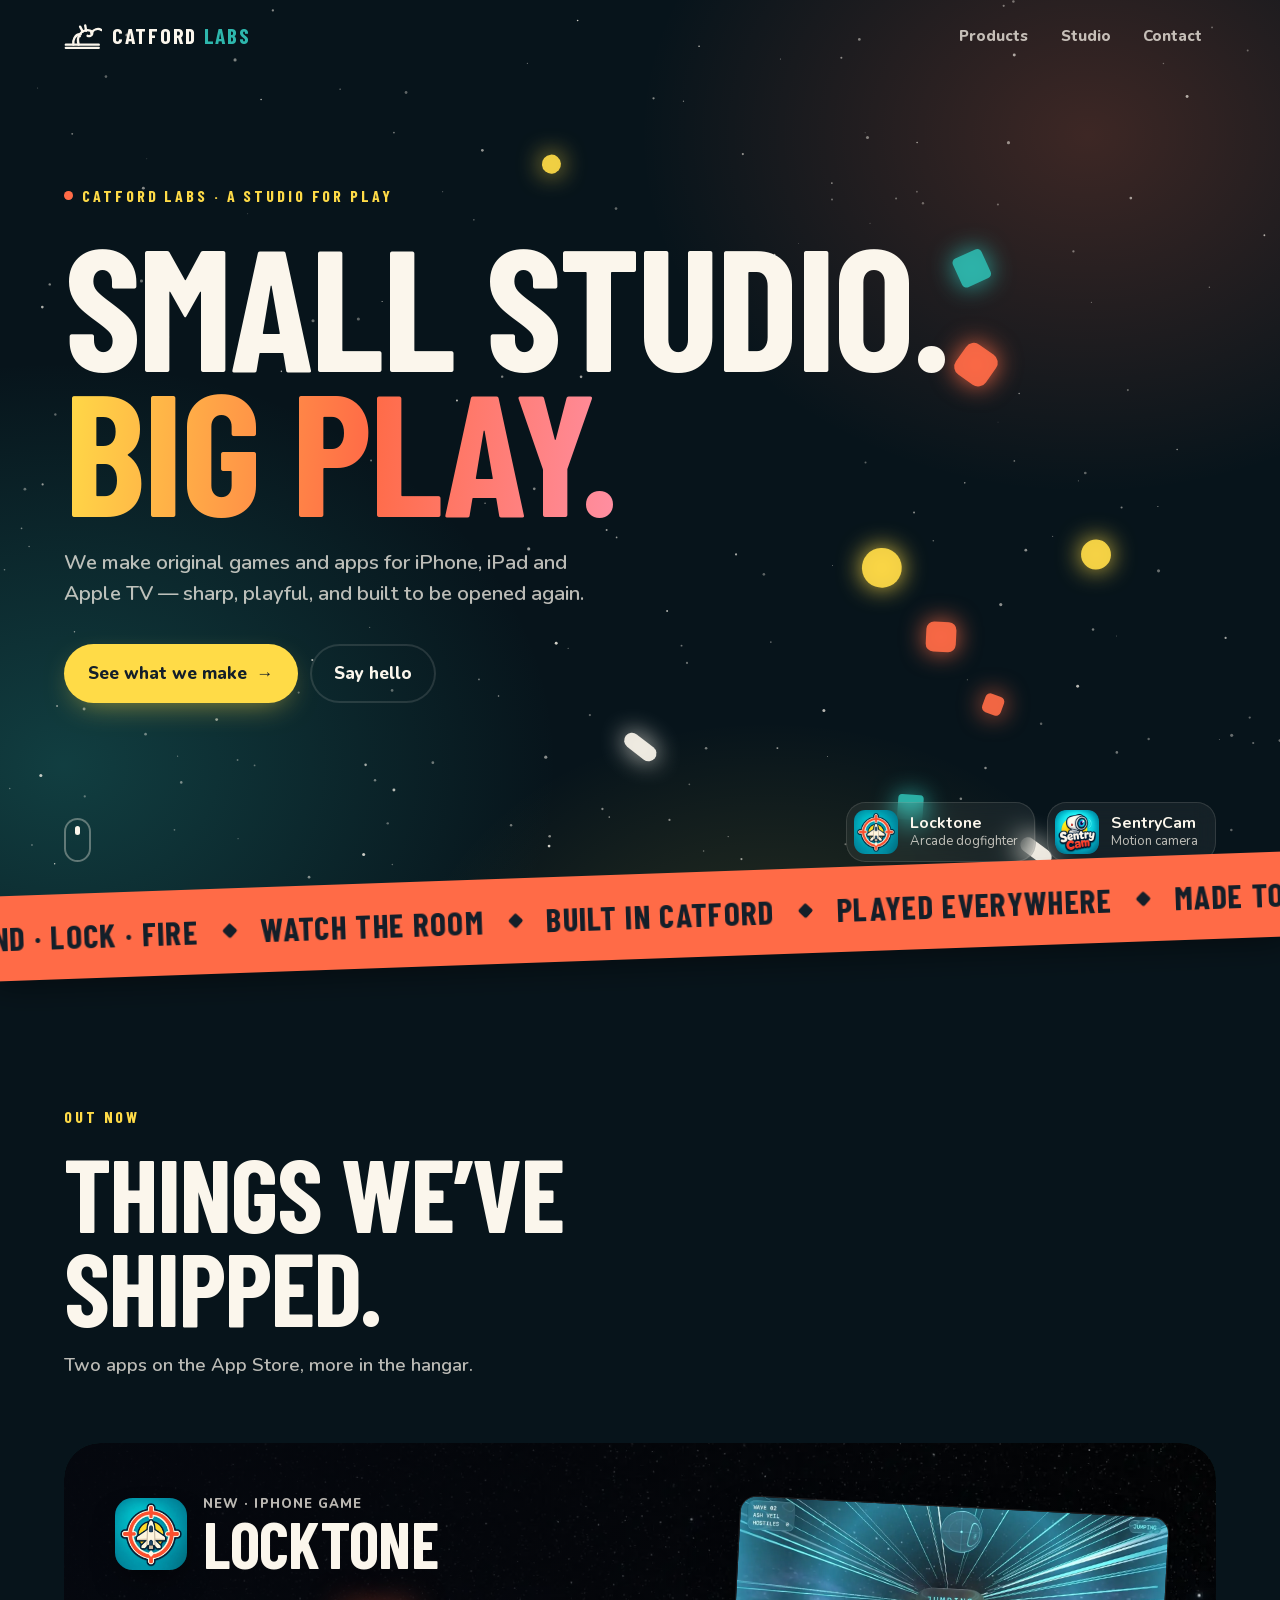
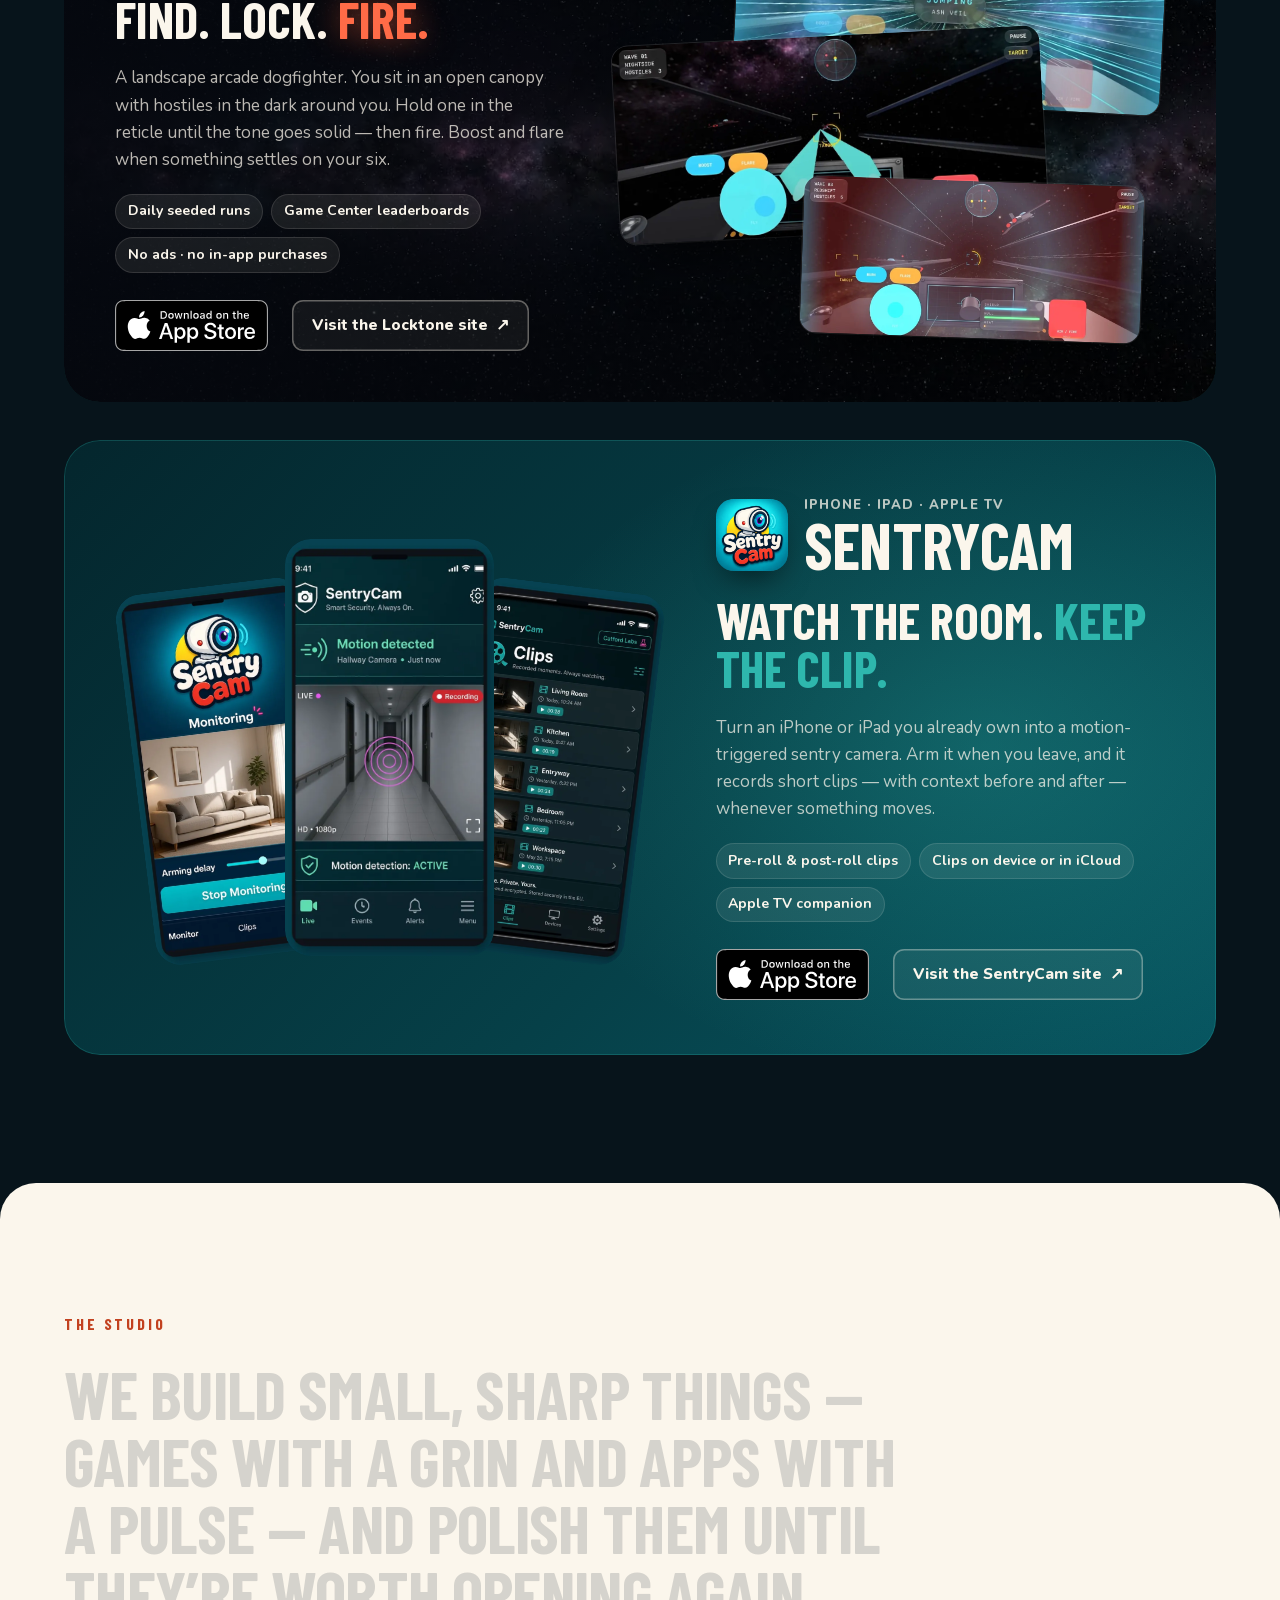
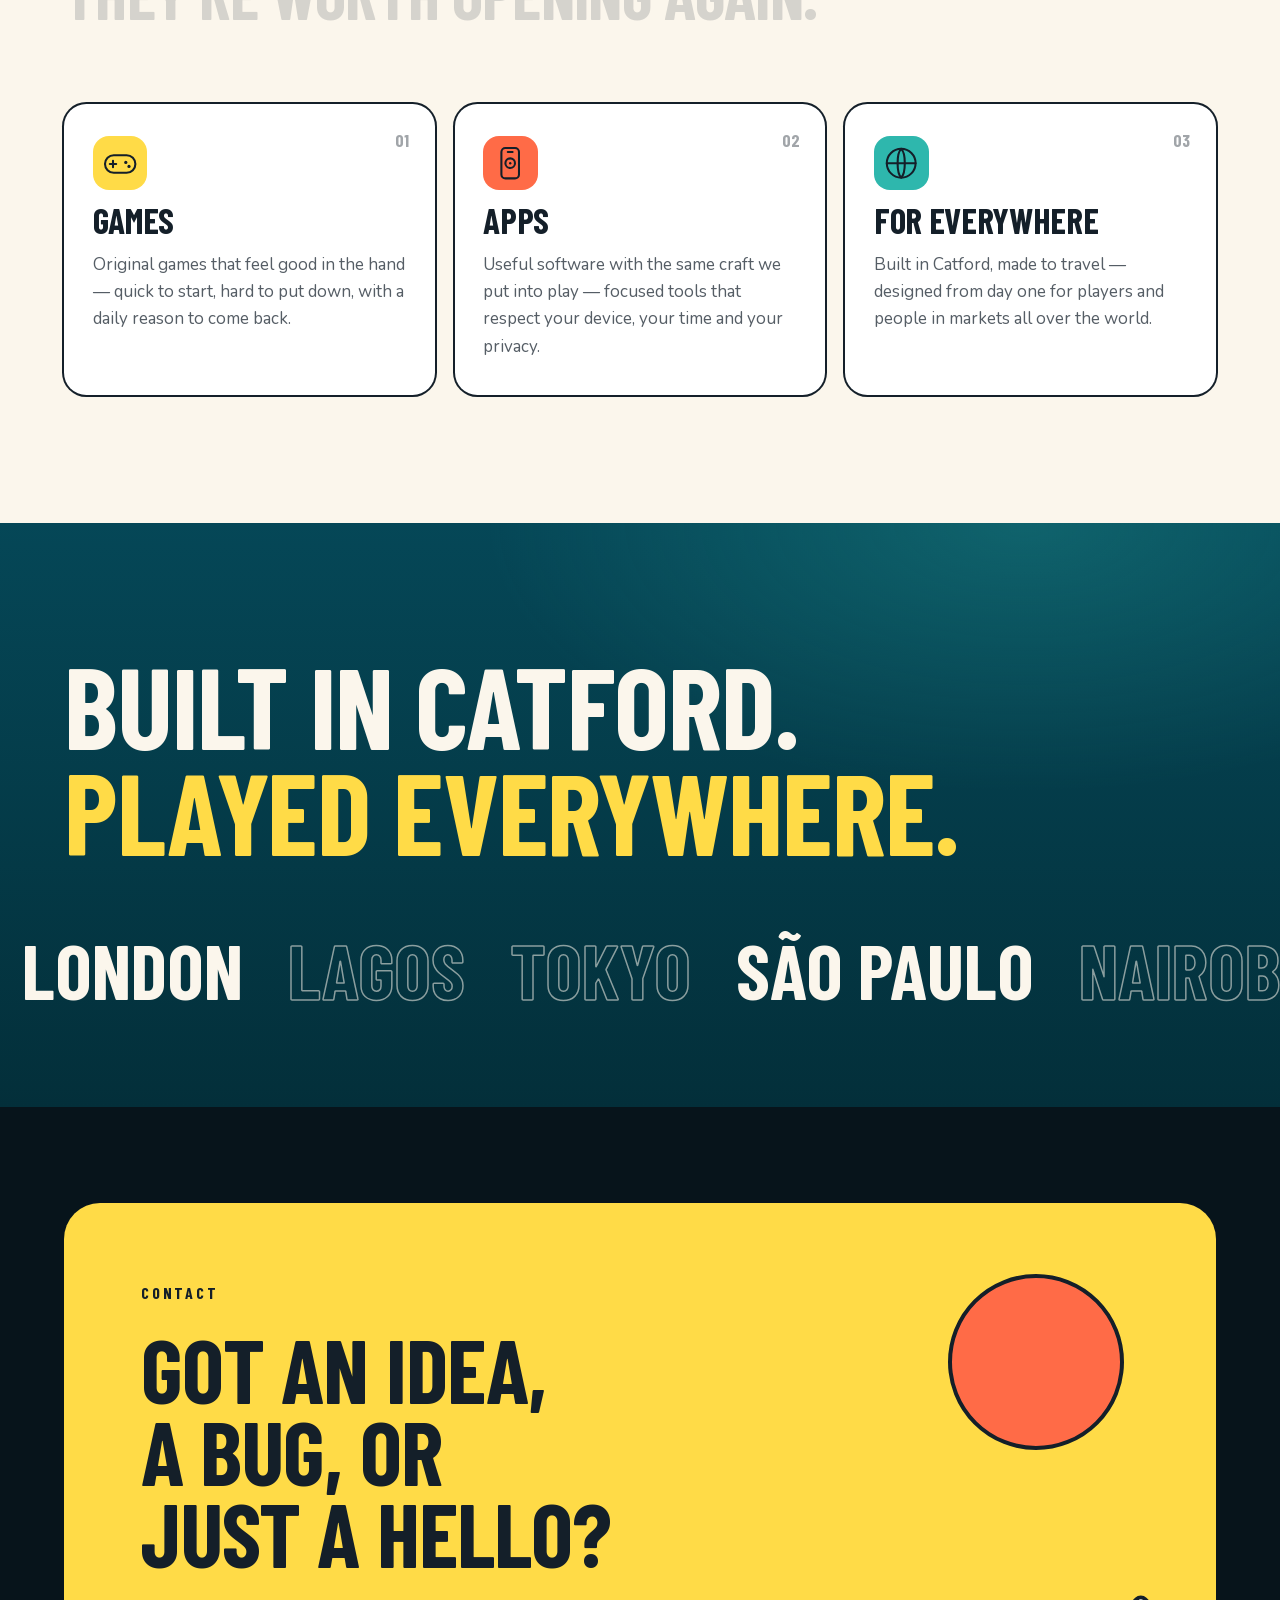
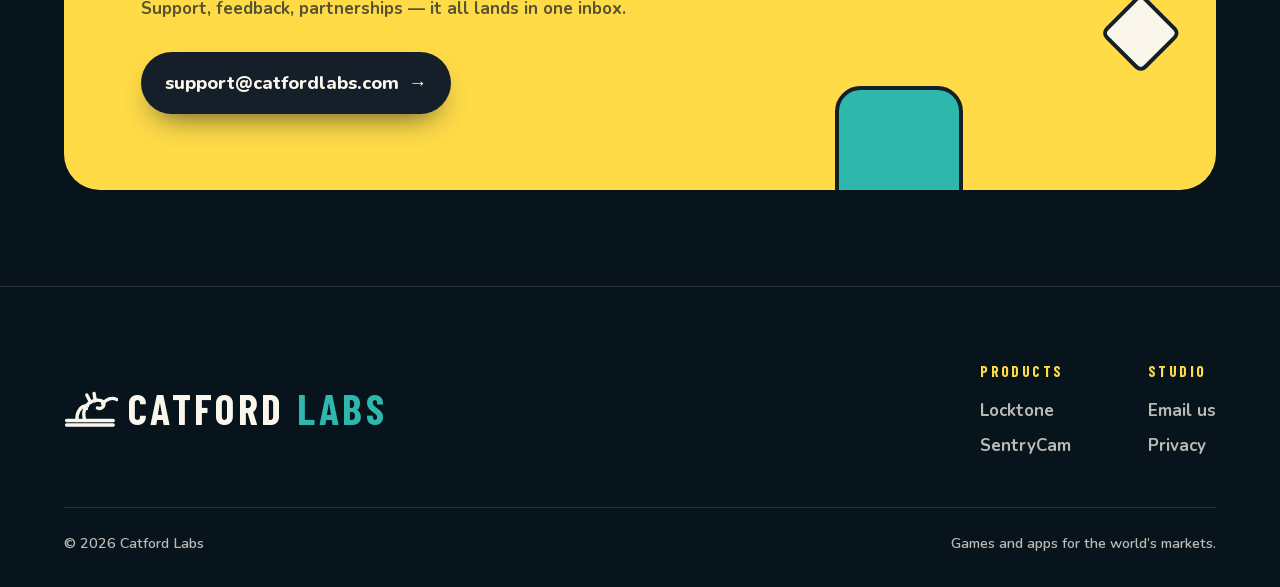
==== commit 376aa492: "Rename the nav to Products and highlight the section in view. - Replace "Work" and the always-yellow" ====
--- a/index.html
+++ b/index.html
@@ -59,7 +59,7 @@
       type="font/woff2"
       crossorigin
     />
-    <link rel="stylesheet" href="/styles.css?v=7" />
+    <link rel="stylesheet" href="/styles.css?v=8" />
   </head>
   <body>
     <a class="skip-link" href="#main">Skip to content</a>
@@ -84,11 +84,10 @@
         <span>Catford<b>Labs</b></span>
       </a>
       <nav class="site-nav" aria-label="Primary">
-        <a href="#work">Work</a>
-        <a href="#studio">Studio</a>
-        <a href="#contact">Contact</a>
+        <a href="#work" data-nav="work">Products</a>
+        <a href="#studio" data-nav="studio">Studio</a>
+        <a href="#contact" data-nav="contact">Contact</a>
       </nav>
-      <a class="pill pill-small" href="#locktone">Play Locktone</a>
     </header>
 
     <main id="main">
@@ -197,8 +196,9 @@
                   height="54"
                 />
               </a>
-              <a class="text-link" href="https://locktone.catfordlabs.com" rel="noopener noreferrer">
-                locktone.catfordlabs.com <span aria-hidden="true">↗</span>
+              <a class="site-link" href="https://locktone.catfordlabs.com" rel="noopener noreferrer">
+                Visit the Locktone site
+                <span aria-hidden="true">↗</span>
               </a>
             </div>
           </div>
@@ -250,8 +250,9 @@
                   height="54"
                 />
               </a>
-              <a class="text-link" href="https://sentrycam.catfordlabs.com" rel="noopener noreferrer">
-                sentrycam.catfordlabs.com <span aria-hidden="true">↗</span>
+              <a class="site-link" href="https://sentrycam.catfordlabs.com" rel="noopener noreferrer">
+                Visit the SentryCam site
+                <span aria-hidden="true">↗</span>
               </a>
             </div>
           </div>
@@ -381,6 +382,6 @@
       </p>
     </footer>
 
-    <script src="/script.js?v=7" defer></script>
+    <script src="/script.js?v=8" defer></script>
   </body>
 </html>
--- a/styles.css
+++ b/styles.css
@@ -217,25 +217,38 @@
   box-shadow: 0 18px 34px -14px rgba(20, 31, 41, 0.9);
 }
 
-.pill-small {
-  padding: 0.6rem 1.05rem;
-  font-size: 0.92rem;
-  box-shadow: none;
-}
-
-.text-link {
+
+.site-link {
+  display: inline-flex;
+  align-items: center;
+  gap: 0.5rem;
+  height: 3.2rem;
+  padding: 0 1.25rem;
+  border-radius: 0.7rem;
   font-weight: 800;
+  font-size: 0.98rem;
   color: var(--cream);
   text-decoration: none;
-  border-bottom: 2px solid var(--cream-faint);
-  padding-bottom: 0.1rem;
-  transition: border-color 200ms ease, color 200ms ease;
-}
-
-.text-link:hover {
-  border-color: var(--zest);
-  color: var(--zest);
-}
+  background: rgba(251, 246, 236, 0.06);
+  box-shadow: inset 0 0 0 1.5px rgba(251, 246, 236, 0.35);
+  transition: background 200ms ease, box-shadow 200ms ease, transform 220ms var(--ease-out);
+}
+
+.site-link span {
+  transition: transform 220ms var(--ease-out);
+}
+
+.site-link:hover {
+  background: rgba(251, 246, 236, 0.14);
+  box-shadow: inset 0 0 0 1.5px var(--cream);
+  transform: translateY(-2px);
+}
+
+.site-link:hover span {
+  transform: translate(2px, -2px);
+}
+
+
 
 .store-badge {
   display: inline-block;
@@ -245,6 +258,10 @@
 
 .store-badge:hover {
   transform: translateY(-2px) scale(1.02);
+}
+
+.store-badge {
+  line-height: 0;
 }
 
 .store-badge img {
@@ -343,6 +360,11 @@
 .site-nav a:hover {
   color: var(--cream);
   background: var(--cream-faint);
+}
+
+.site-nav a[aria-current] {
+  color: var(--ink);
+  background: var(--zest);
 }
 
 /* ---------- Hero ---------- */
@@ -1340,10 +1362,6 @@
     --header: 4rem;
   }
 
-  .site-header .pill-small {
-    display: none;
-  }
-
   .site-nav a {
     padding: 0.45rem 0.6rem;
     font-size: 0.9rem;
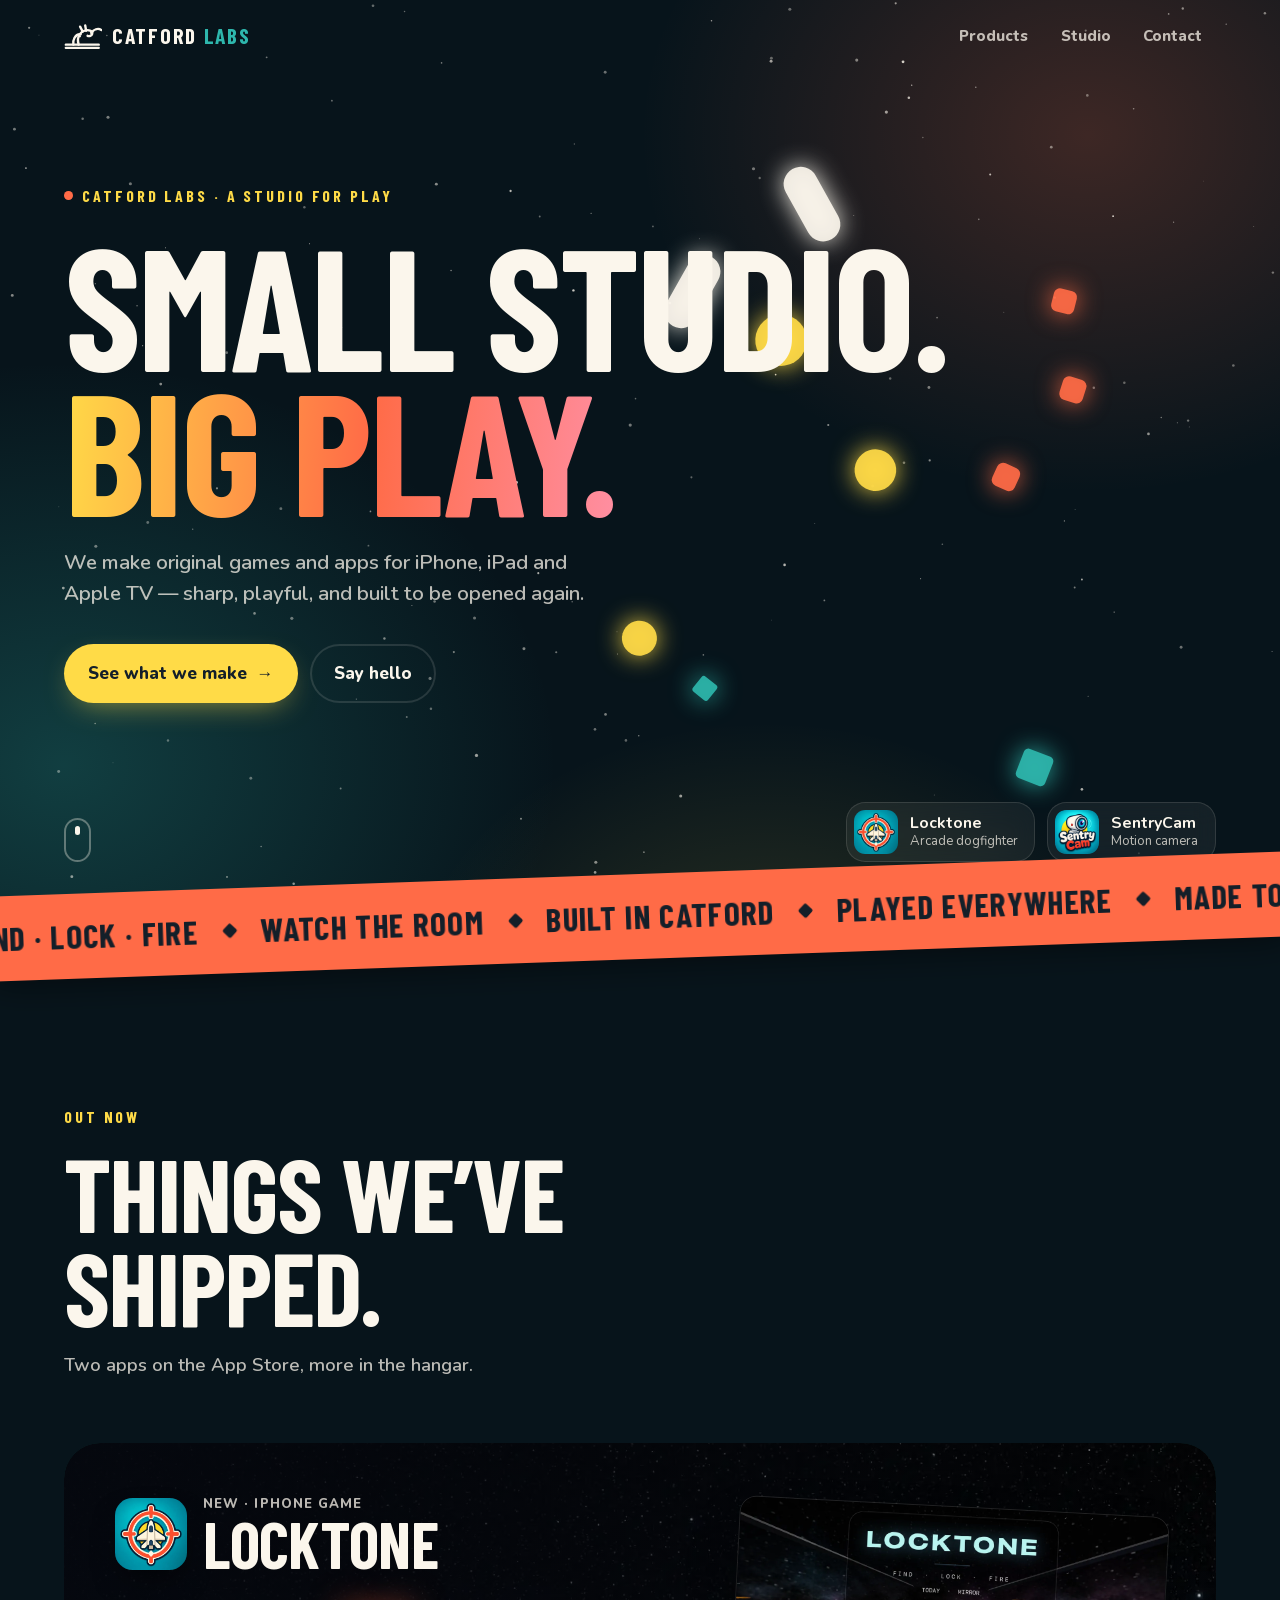
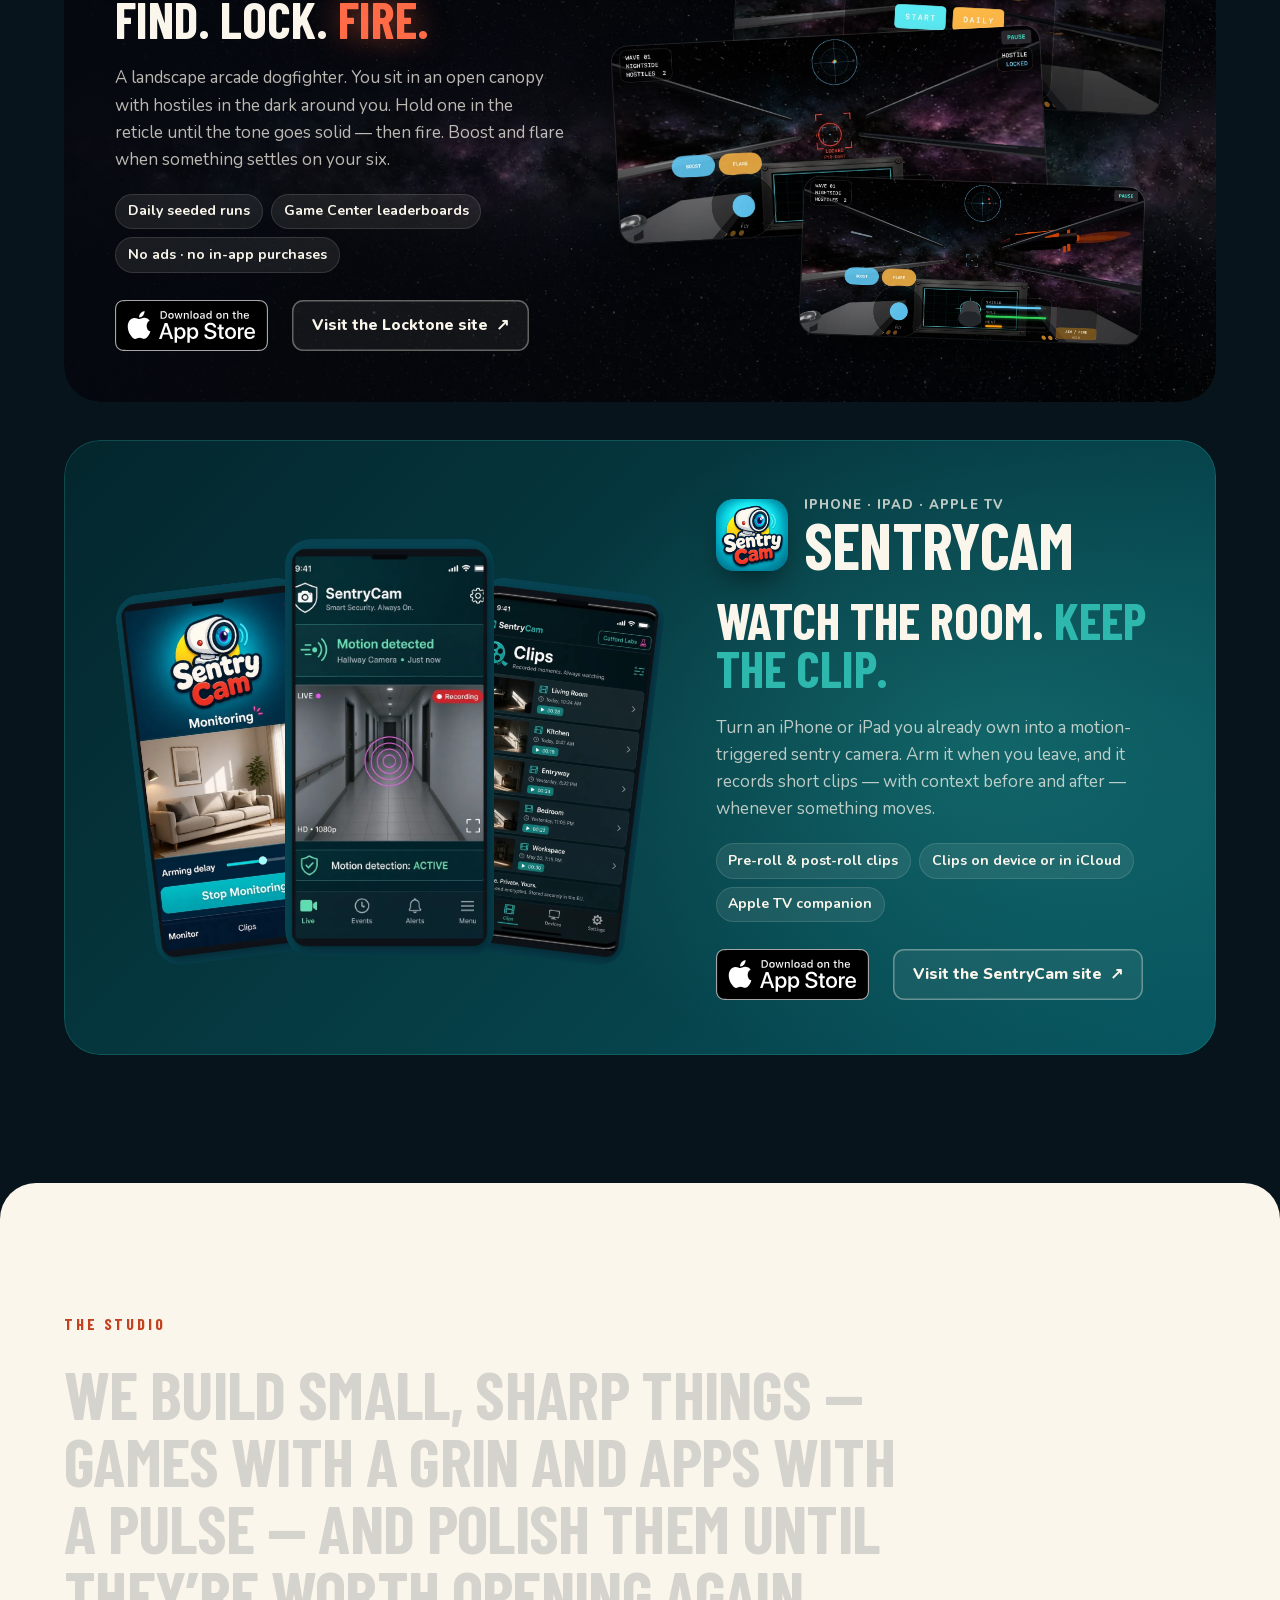
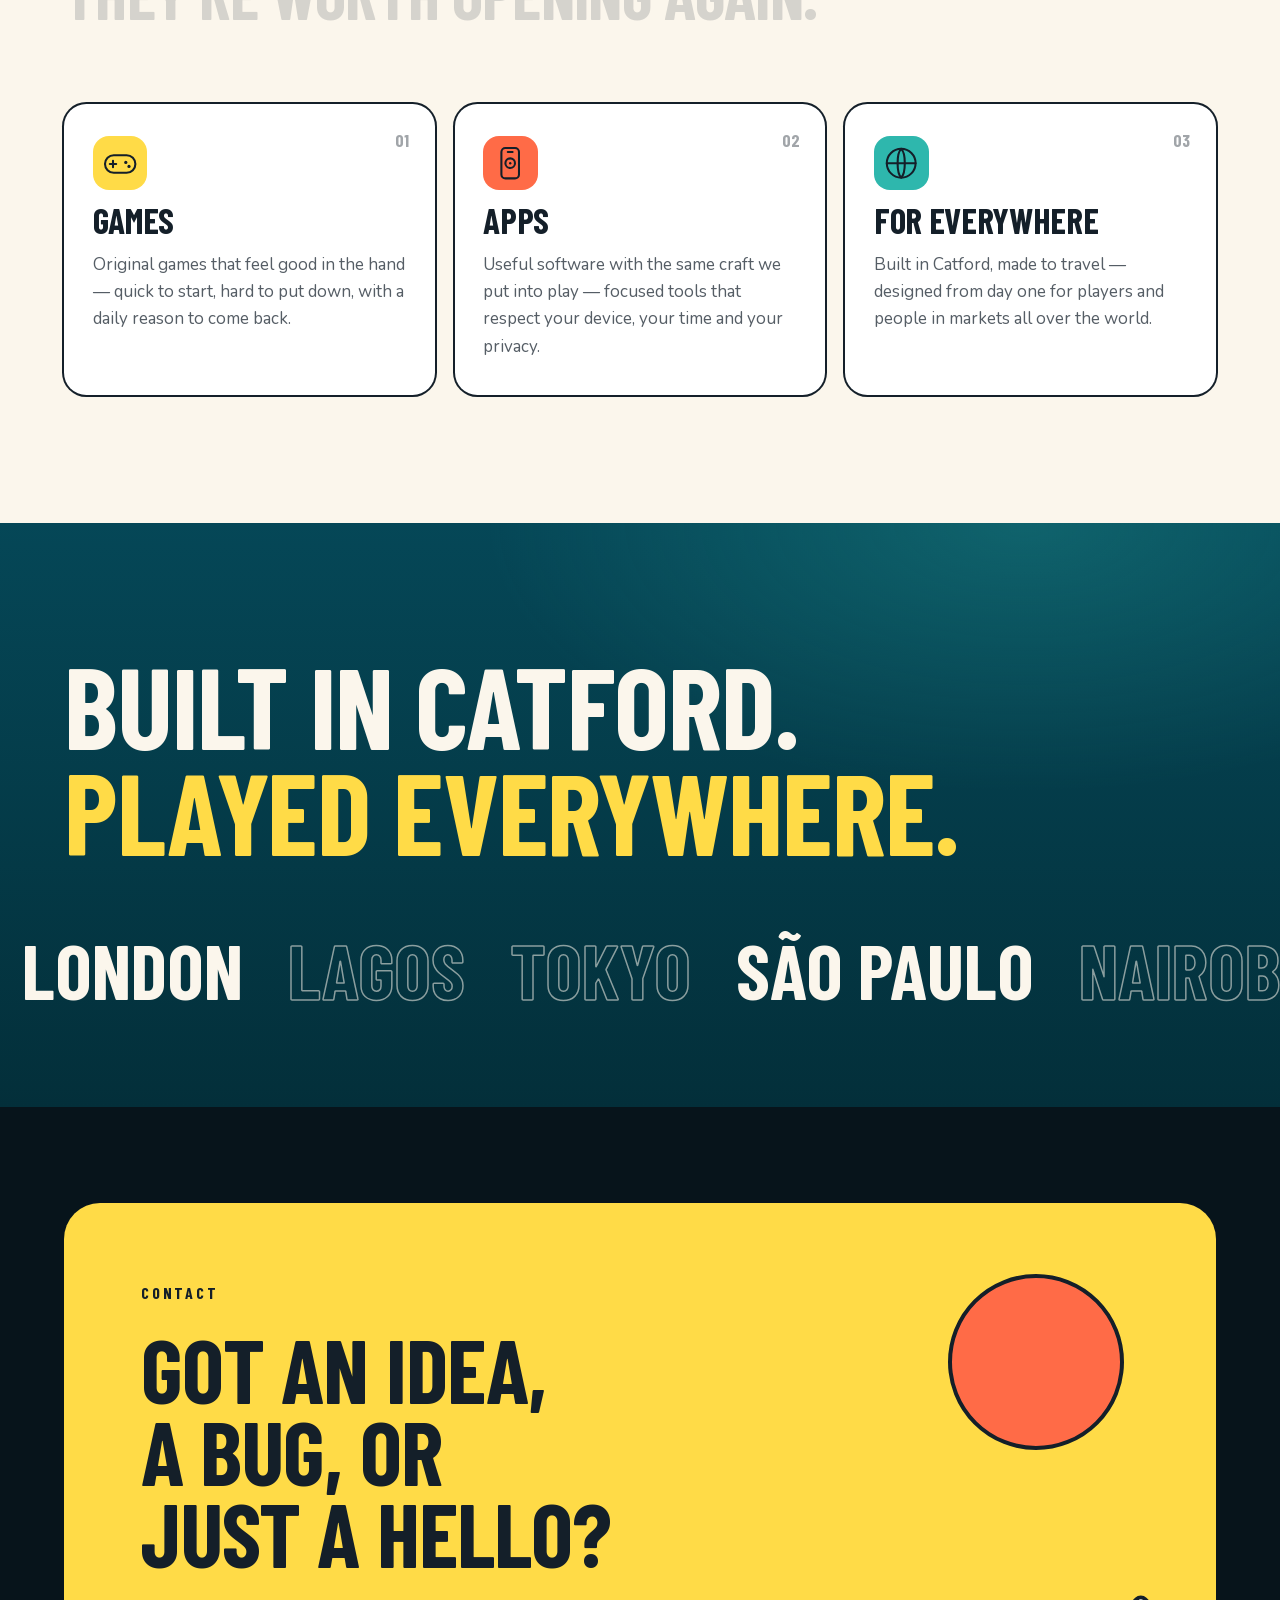
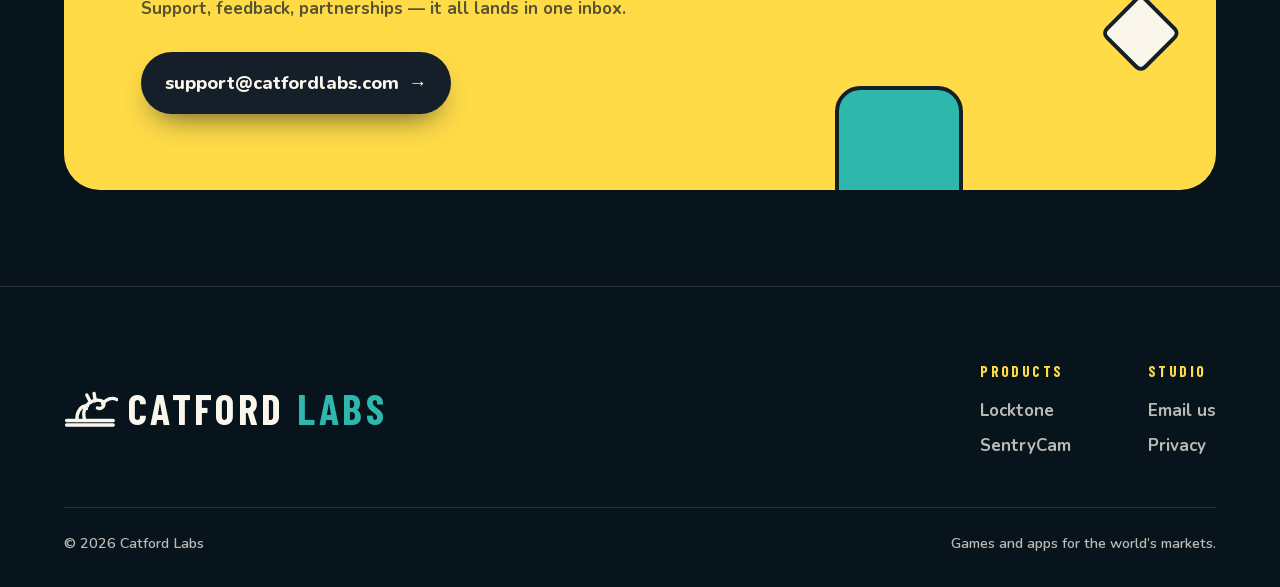
==== commit aa64a02e: "Show current Locktone screens in the showcase. Replace the old App Store stills with three Simulator" ====
--- a/index.html
+++ b/index.html
@@ -205,13 +205,13 @@
 
           <div class="shots-landscape" aria-label="Locktone screenshots" role="group">
             <figure class="shot shot-a reveal">
-              <img src="/assets/shots/locktone-jump.webp" alt="Locktone jumping to hyperspace between sectors" width="1200" height="554" loading="lazy" />
+              <img src="/assets/shots/locktone-menu.webp" alt="Locktone main menu with Start, Daily, Sonar and the Hangar" width="1300" height="598" loading="lazy" />
             </figure>
             <figure class="shot shot-b reveal">
-              <img src="/assets/shots/locktone-nightside.webp" alt="Locktone cockpit view with a hostile locked in the reticle" width="1200" height="554" loading="lazy" />
+              <img src="/assets/shots/locktone-locked.webp" alt="Locktone cockpit with a Pyr-Dart hostile locked in the red reticle" width="1300" height="598" loading="lazy" />
             </figure>
             <figure class="shot shot-c reveal">
-              <img src="/assets/shots/locktone-redshift.webp" alt="Locktone fight in the red Redshift sector" width="1200" height="554" loading="lazy" />
+              <img src="/assets/shots/locktone-flyby.webp" alt="An enemy fighter streaking past the Locktone canopy" width="1300" height="598" loading="lazy" />
             </figure>
           </div>
         </article>
--- a/styles.css
+++ b/styles.css
@@ -735,7 +735,7 @@
 
 .shot img {
   width: 100%;
-  aspect-ratio: 1200 / 554;
+  aspect-ratio: 1300 / 598;
   object-fit: cover;
 }
 
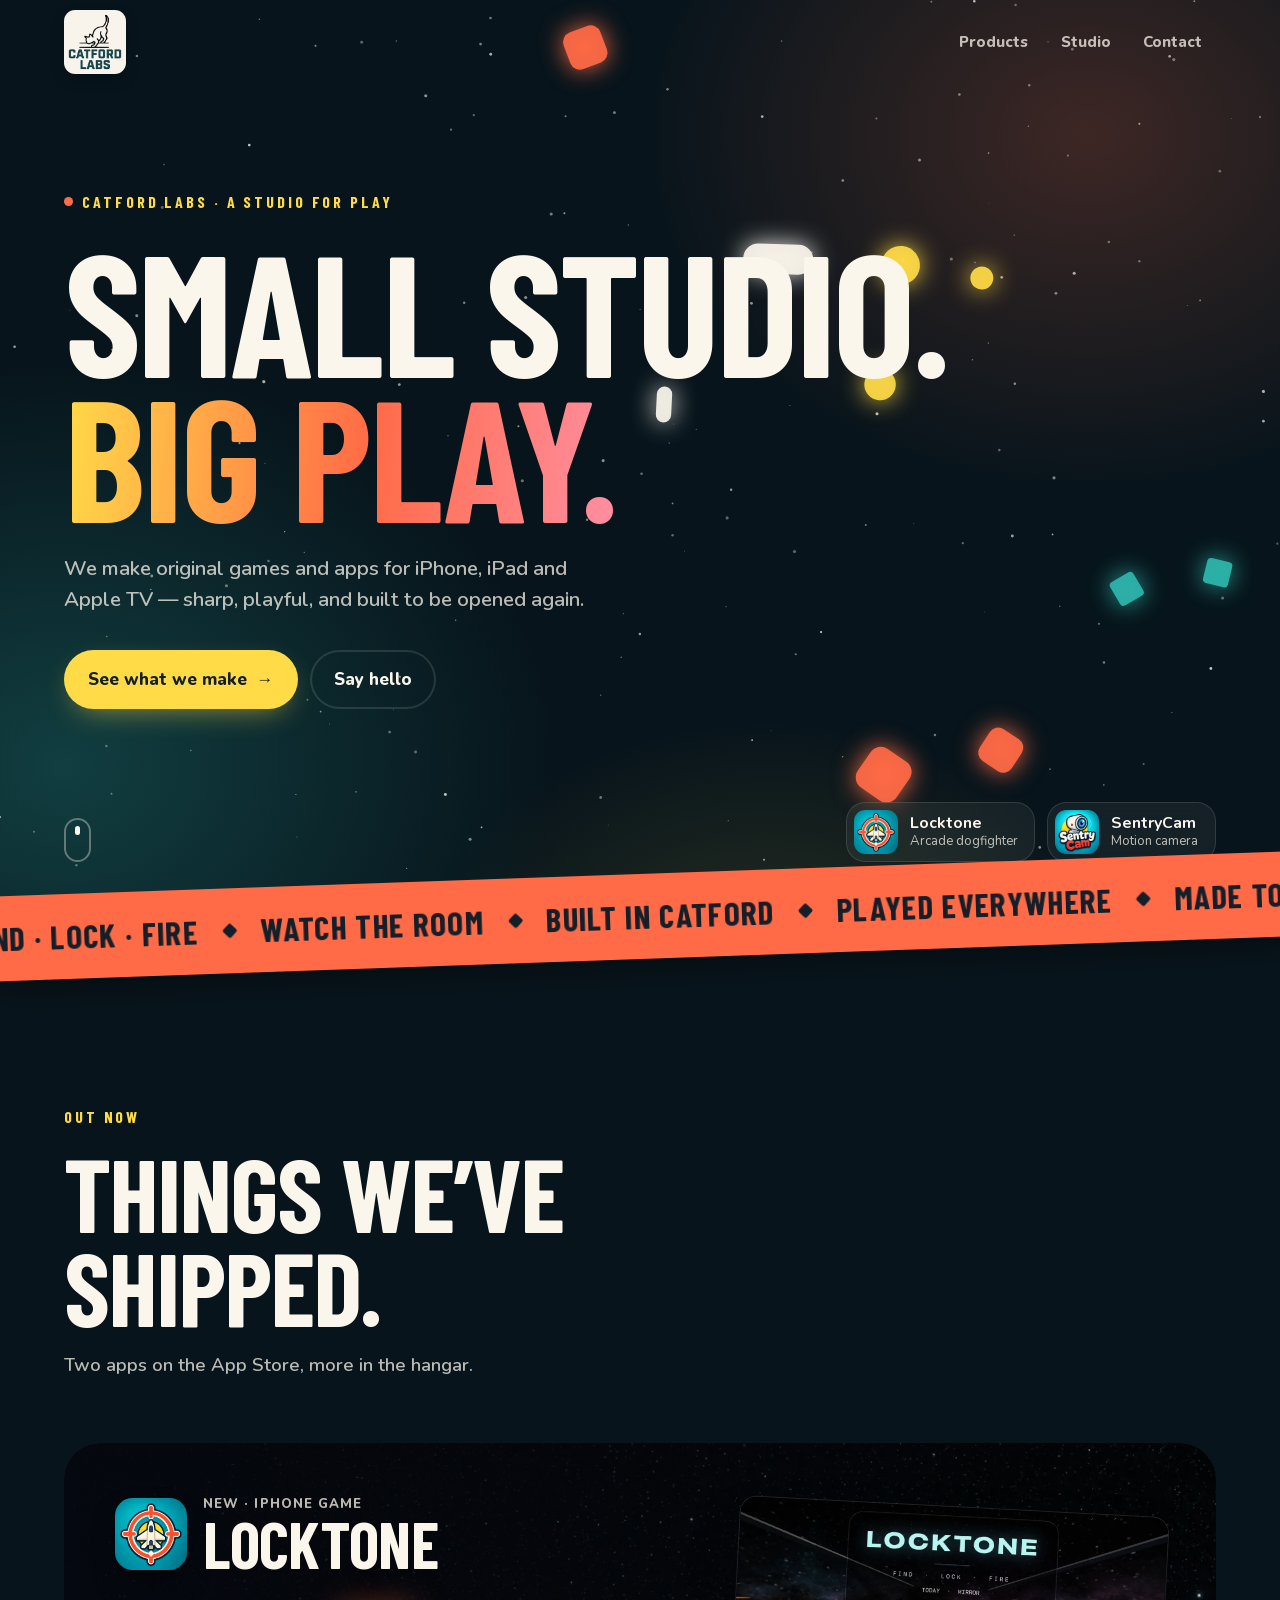
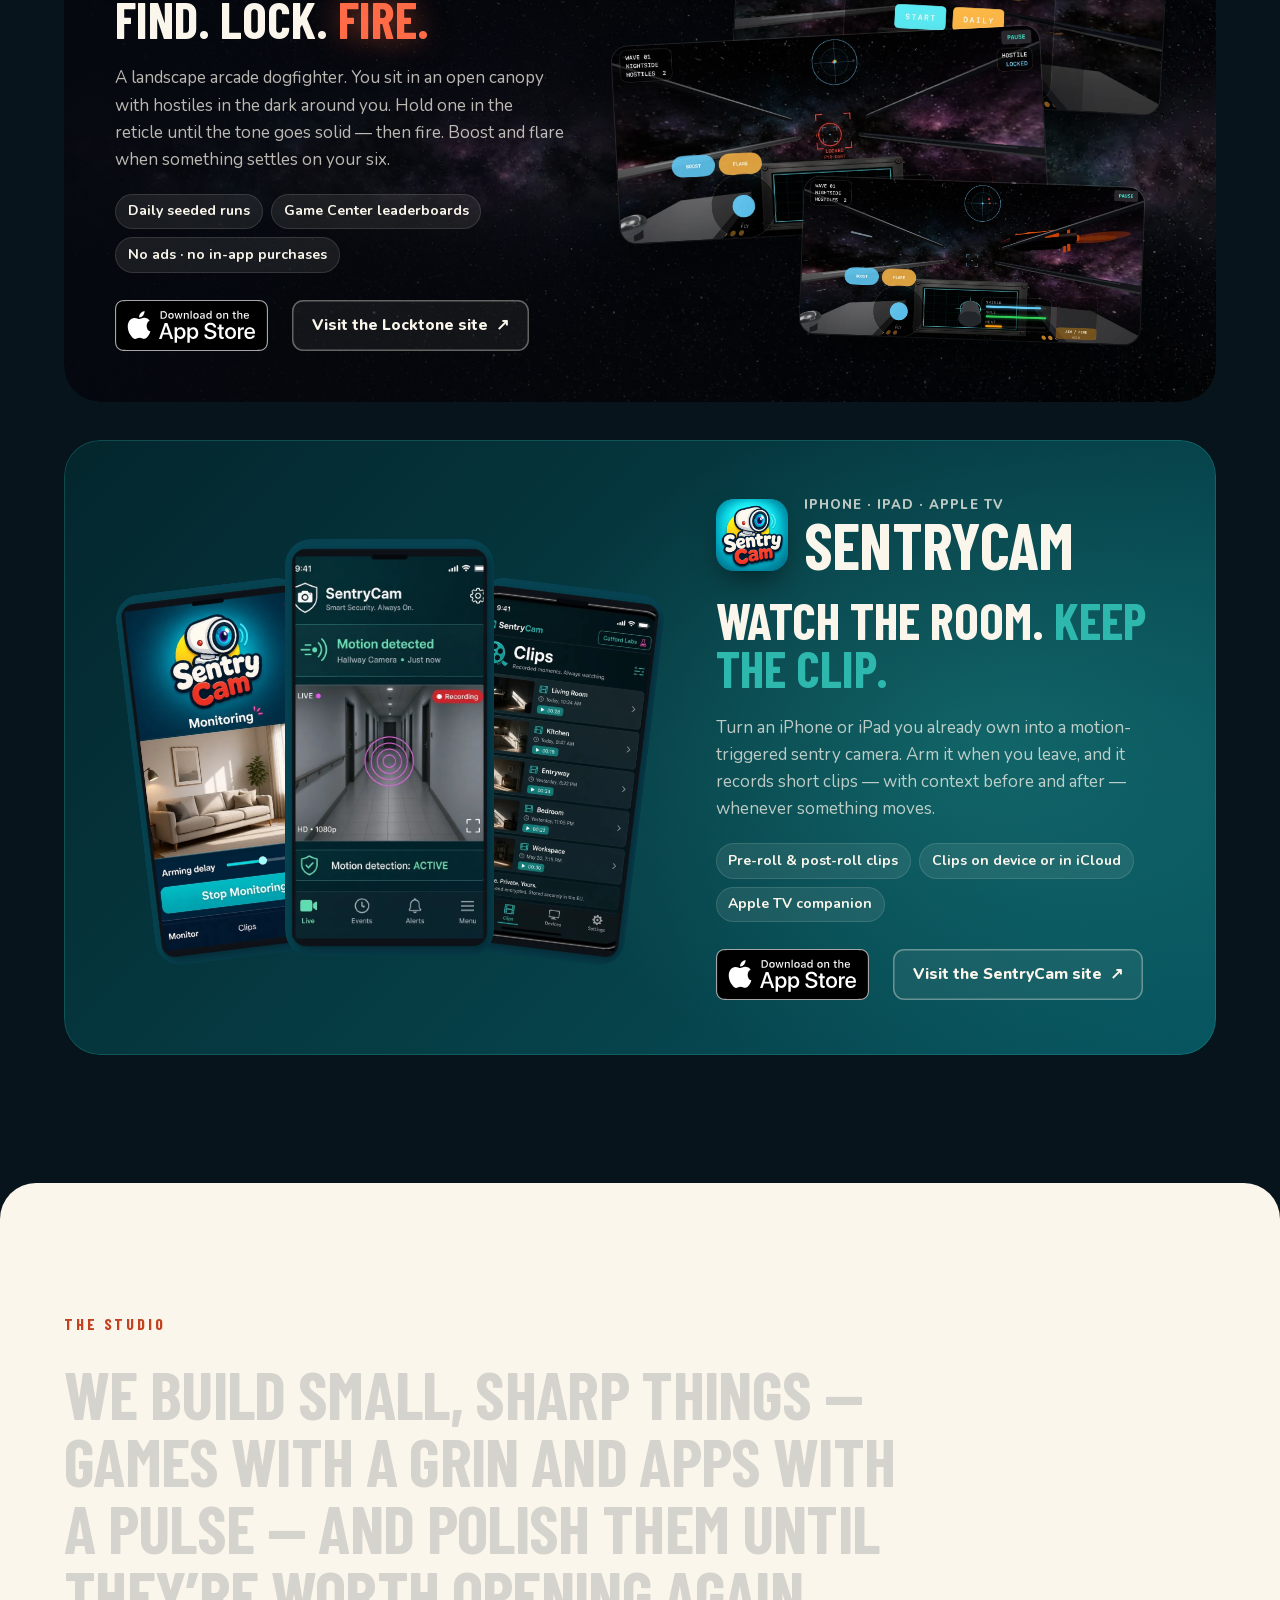
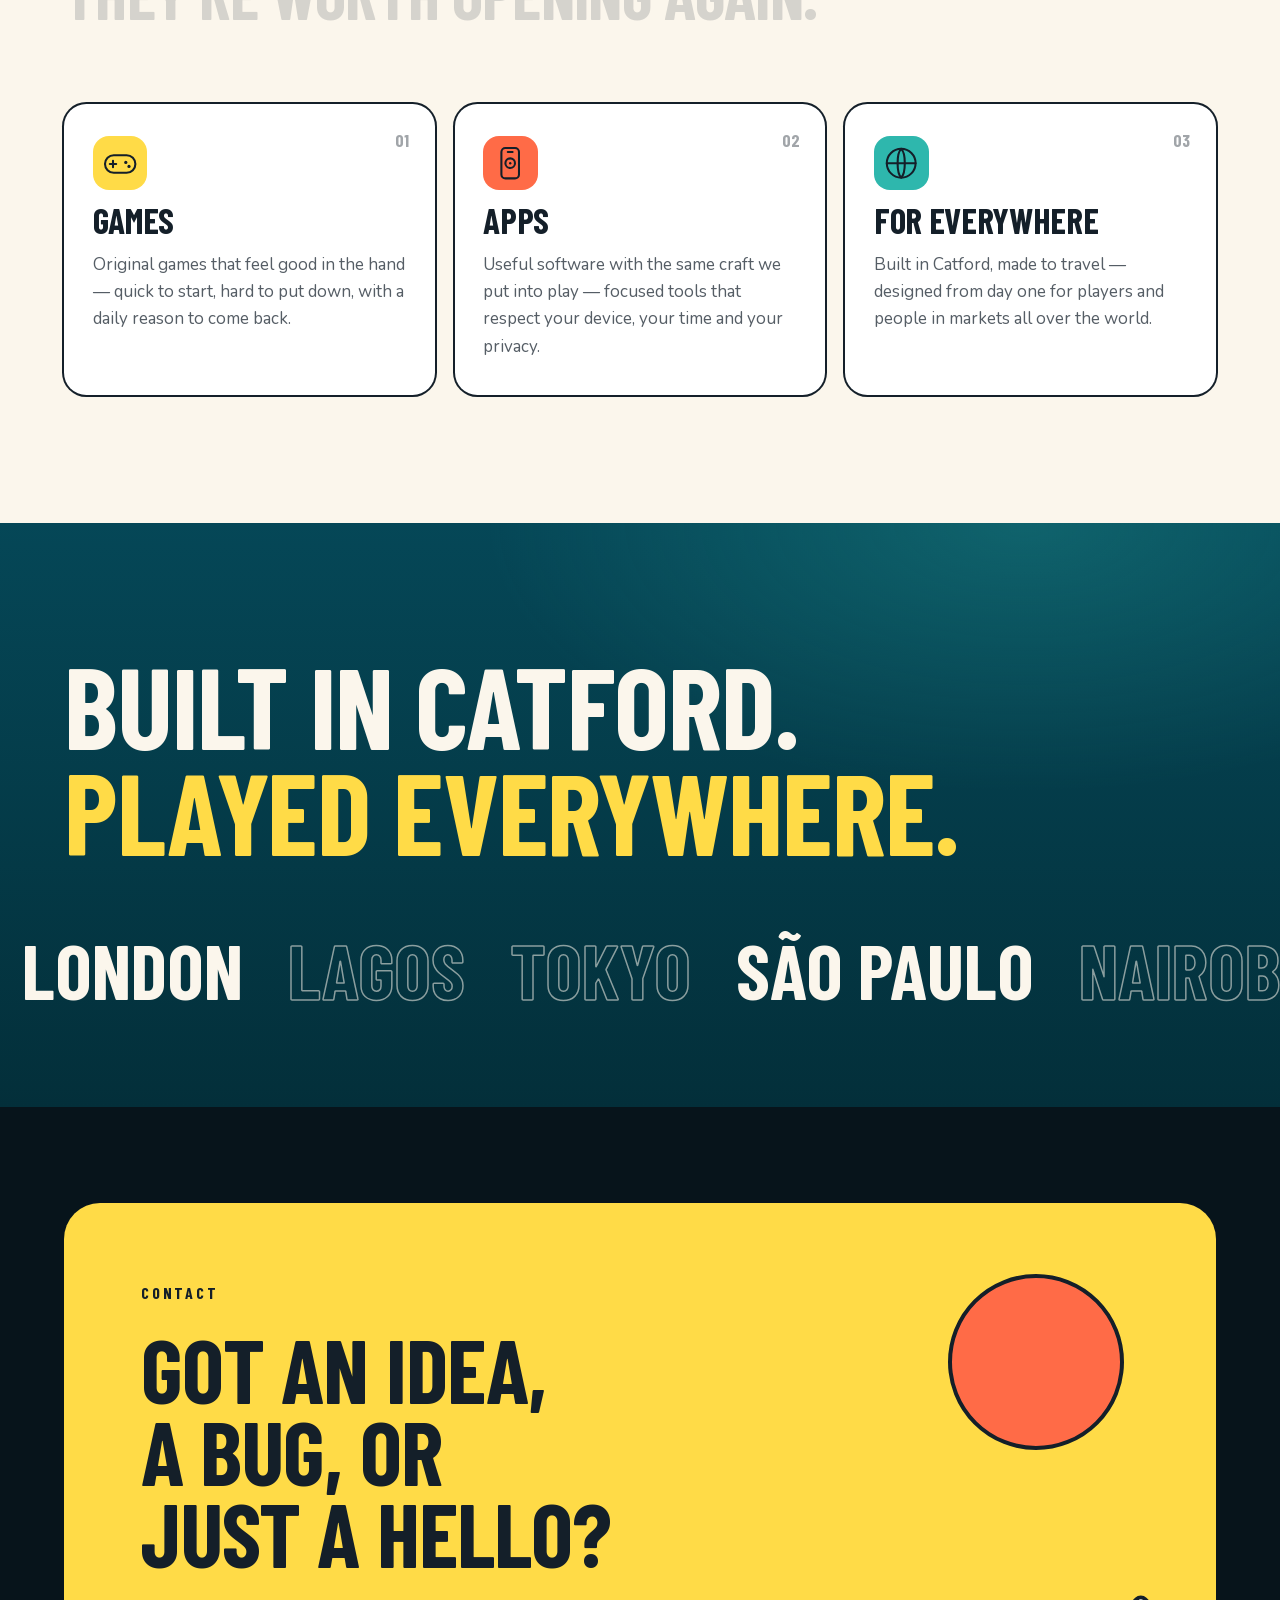
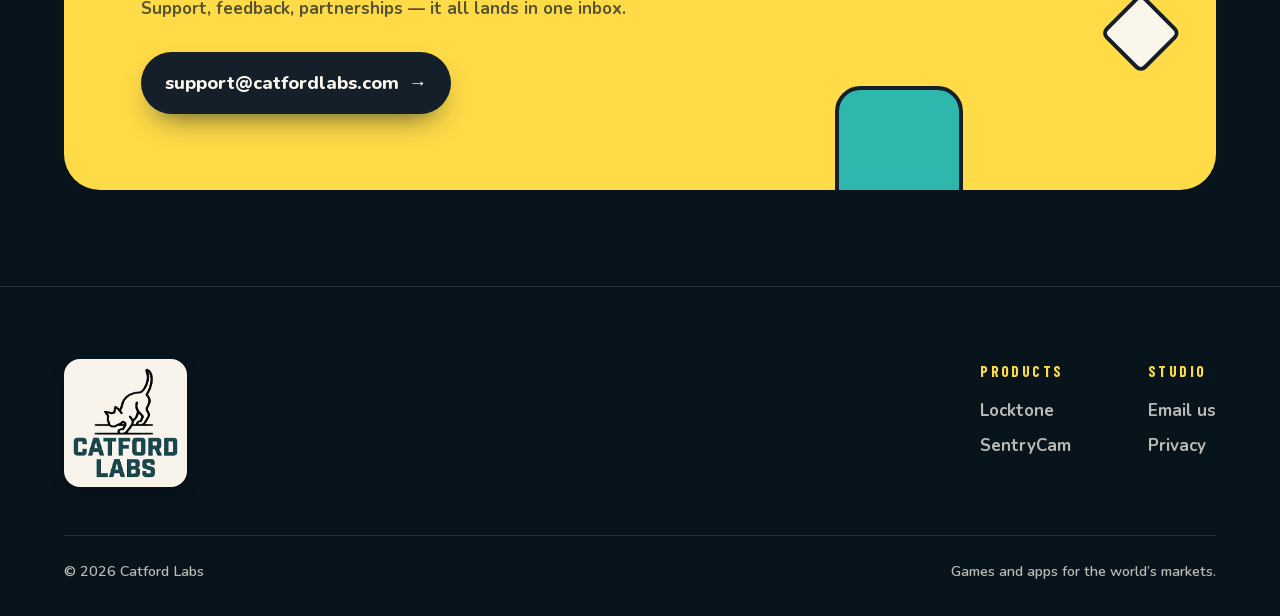
==== commit e776ff7d: "Use the official Catford Labs logo in the header and footer. Replace the stand-in cat drawing and Ba" ====
--- a/index.html
+++ b/index.html
@@ -59,29 +59,15 @@
       type="font/woff2"
       crossorigin
     />
-    <link rel="stylesheet" href="/styles.css?v=8" />
+    <link rel="stylesheet" href="/styles.css?v=9" />
   </head>
   <body>
     <a class="skip-link" href="#main">Skip to content</a>
 
-    <svg width="0" height="0" class="sr-only" aria-hidden="true" focusable="false">
-      <symbol id="cat" viewBox="12 20 42 31">
-        <g fill="none" stroke="currentColor" stroke-width="2.6" stroke-linecap="round" stroke-linejoin="round">
-          <path d="M14 44.5h36M14 48h36" />
-          <path d="M28 44.5c-1.2-4.2-1-8.2 1.2-11.2 2.4-3.2 7-5.4 11.4-4.2 1.6.4 2.6 2 2.2 3.6-.6 2.4-3.2 3-5 2.2" />
-          <path d="M30.2 33.2c-2.8-.2-5.4 1.4-6.8 4-1.2 2.2-1.6 5.2-1.2 7.3" />
-          <path d="M32.4 30.2 29.6 24.8" />
-          <path d="M36.2 29.4 35.2 23.6" />
-          <path d="M41.8 31.6c2.8-3.6 7.2-5.4 11-3.2" />
-        </g>
-        <circle cx="29.4" cy="35.4" r="1.2" fill="currentColor" />
-      </symbol>
-    </svg>
 
     <header class="site-header" data-header>
-      <a class="wordmark" href="/" aria-label="Catford Labs home">
-        <svg class="wordmark-cat" aria-hidden="true"><use href="#cat" /></svg>
-        <span>Catford<b>Labs</b></span>
+      <a class="brand" href="/" aria-label="Catford Labs home">
+        <img src="/assets/catford-labs-lockup.webp" alt="Catford Labs" width="385" height="400" />
       </a>
       <nav class="site-nav" aria-label="Primary">
         <a href="#work" data-nav="work">Products</a>
@@ -359,9 +345,8 @@
 
     <footer class="site-footer">
       <div class="footer-top">
-        <a class="wordmark wordmark-large" href="/" aria-label="Catford Labs home">
-          <svg class="wordmark-cat" aria-hidden="true"><use href="#cat" /></svg>
-          <span>Catford<b>Labs</b></span>
+        <a class="brand brand-large" href="/" aria-label="Catford Labs home">
+          <img src="/assets/catford-labs-lockup.webp" alt="Catford Labs" width="385" height="400" />
         </a>
         <nav class="footer-nav" aria-label="Footer">
           <div>
@@ -382,6 +367,6 @@
       </p>
     </footer>
 
-    <script src="/script.js?v=8" defer></script>
+    <script src="/script.js?v=9" defer></script>
   </body>
 </html>
--- a/styles.css
+++ b/styles.css
@@ -42,7 +42,7 @@
   --radius-lg: 2.25rem;
   --radius: 1.4rem;
   --gutter: clamp(1.15rem, 5vw, 4rem);
-  --header: 4.5rem;
+  --header: 5.25rem;
   --ease-out: cubic-bezier(0.22, 1, 0.36, 1);
   --font-display: "Barlow Condensed", "Arial Narrow", sans-serif;
   --font-ui: "Nunito", "Avenir Next", "Segoe UI", sans-serif;
@@ -311,34 +311,24 @@
   box-shadow: 0 1px 0 var(--cream-faint);
 }
 
-.wordmark {
+.brand {
   display: inline-flex;
-  align-items: center;
-  gap: 0.6rem;
-  text-decoration: none;
-  font-family: var(--font-display);
-  font-weight: 700;
-  font-size: 1.35rem;
-  letter-spacing: 0.08em;
-  text-transform: uppercase;
-  line-height: 1;
-}
-
-.wordmark b {
-  margin-left: 0.3em;
-  color: var(--teal-bright);
-  font-weight: 700;
-}
-
-.wordmark-cat {
-  width: 2.4rem;
-  height: 1.8rem;
-  color: var(--cream);
-  transition: transform 400ms var(--ease-out);
-}
-
-.wordmark:hover .wordmark-cat {
-  transform: translateY(-2px) rotate(-6deg);
+  flex-shrink: 0;
+  border-radius: 0.7rem;
+  line-height: 0;
+  transition: transform 300ms var(--ease-out);
+}
+
+.brand img {
+  width: auto;
+  height: calc(var(--header) - 1.25rem);
+  max-height: 4rem;
+  border-radius: 0.7rem;
+  box-shadow: 0 6px 18px -8px rgba(0, 0, 0, 0.6);
+}
+
+.brand:hover {
+  transform: translateY(-1px) rotate(-1.5deg);
 }
 
 .site-nav {
@@ -1115,13 +1105,10 @@
   gap: 2.5rem;
 }
 
-.wordmark-large {
-  font-size: clamp(1.8rem, 4vw, 2.6rem);
-}
-
-.wordmark-large .wordmark-cat {
-  width: 3.4rem;
-  height: 2.6rem;
+.brand-large img {
+  height: clamp(6rem, 12vw, 8rem);
+  max-height: none;
+  border-radius: 1rem;
 }
 
 .footer-nav {
@@ -1359,21 +1346,12 @@
 
 @media (max-width: 640px) {
   :root {
-    --header: 4rem;
+    --header: 4.5rem;
   }
 
   .site-nav a {
     padding: 0.45rem 0.6rem;
     font-size: 0.9rem;
-  }
-
-  .wordmark {
-    font-size: 1.15rem;
-  }
-
-  .wordmark-cat {
-    width: 2rem;
-    height: 1.5rem;
   }
 
   .hero-title {
@@ -1400,12 +1378,6 @@
 
   .shape-square,
   .shape-diamond {
-    display: none;
-  }
-}
-
-@media (max-width: 400px) {
-  .site-header .wordmark span {
     display: none;
   }
 }
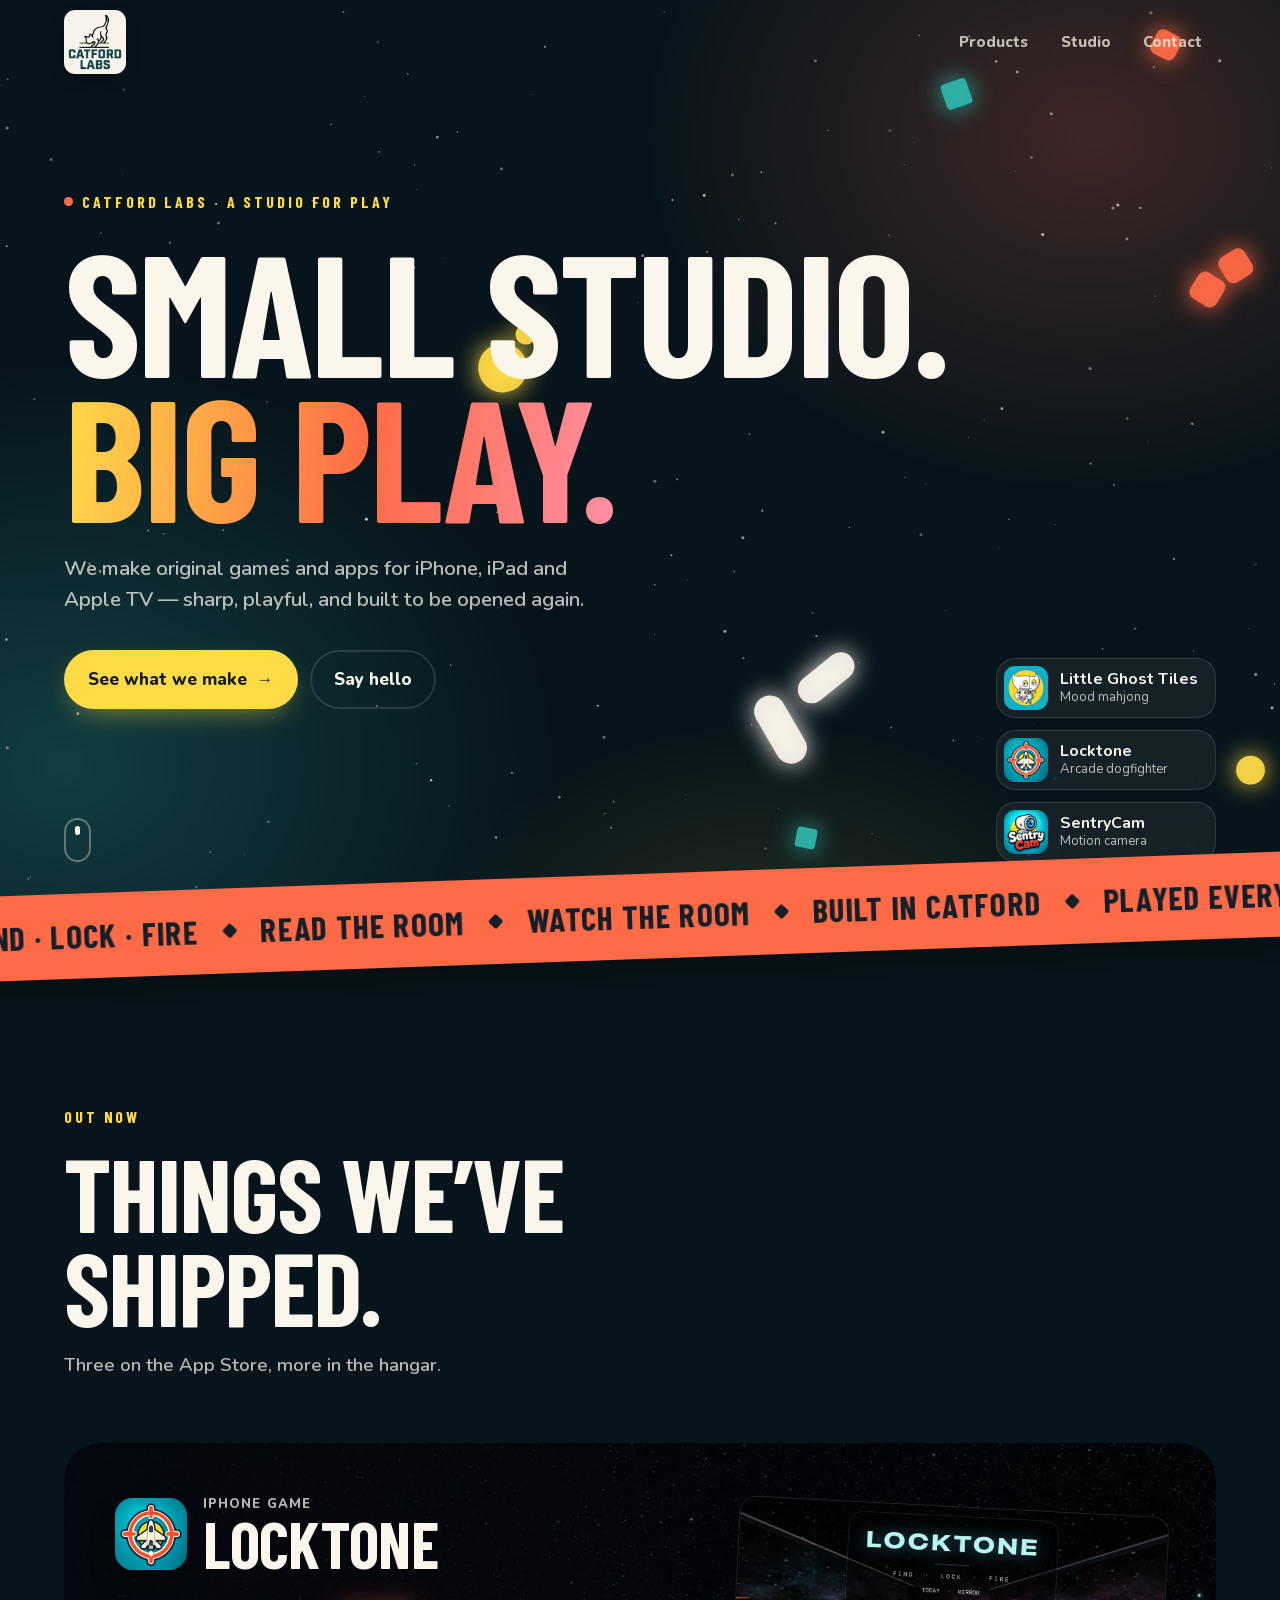
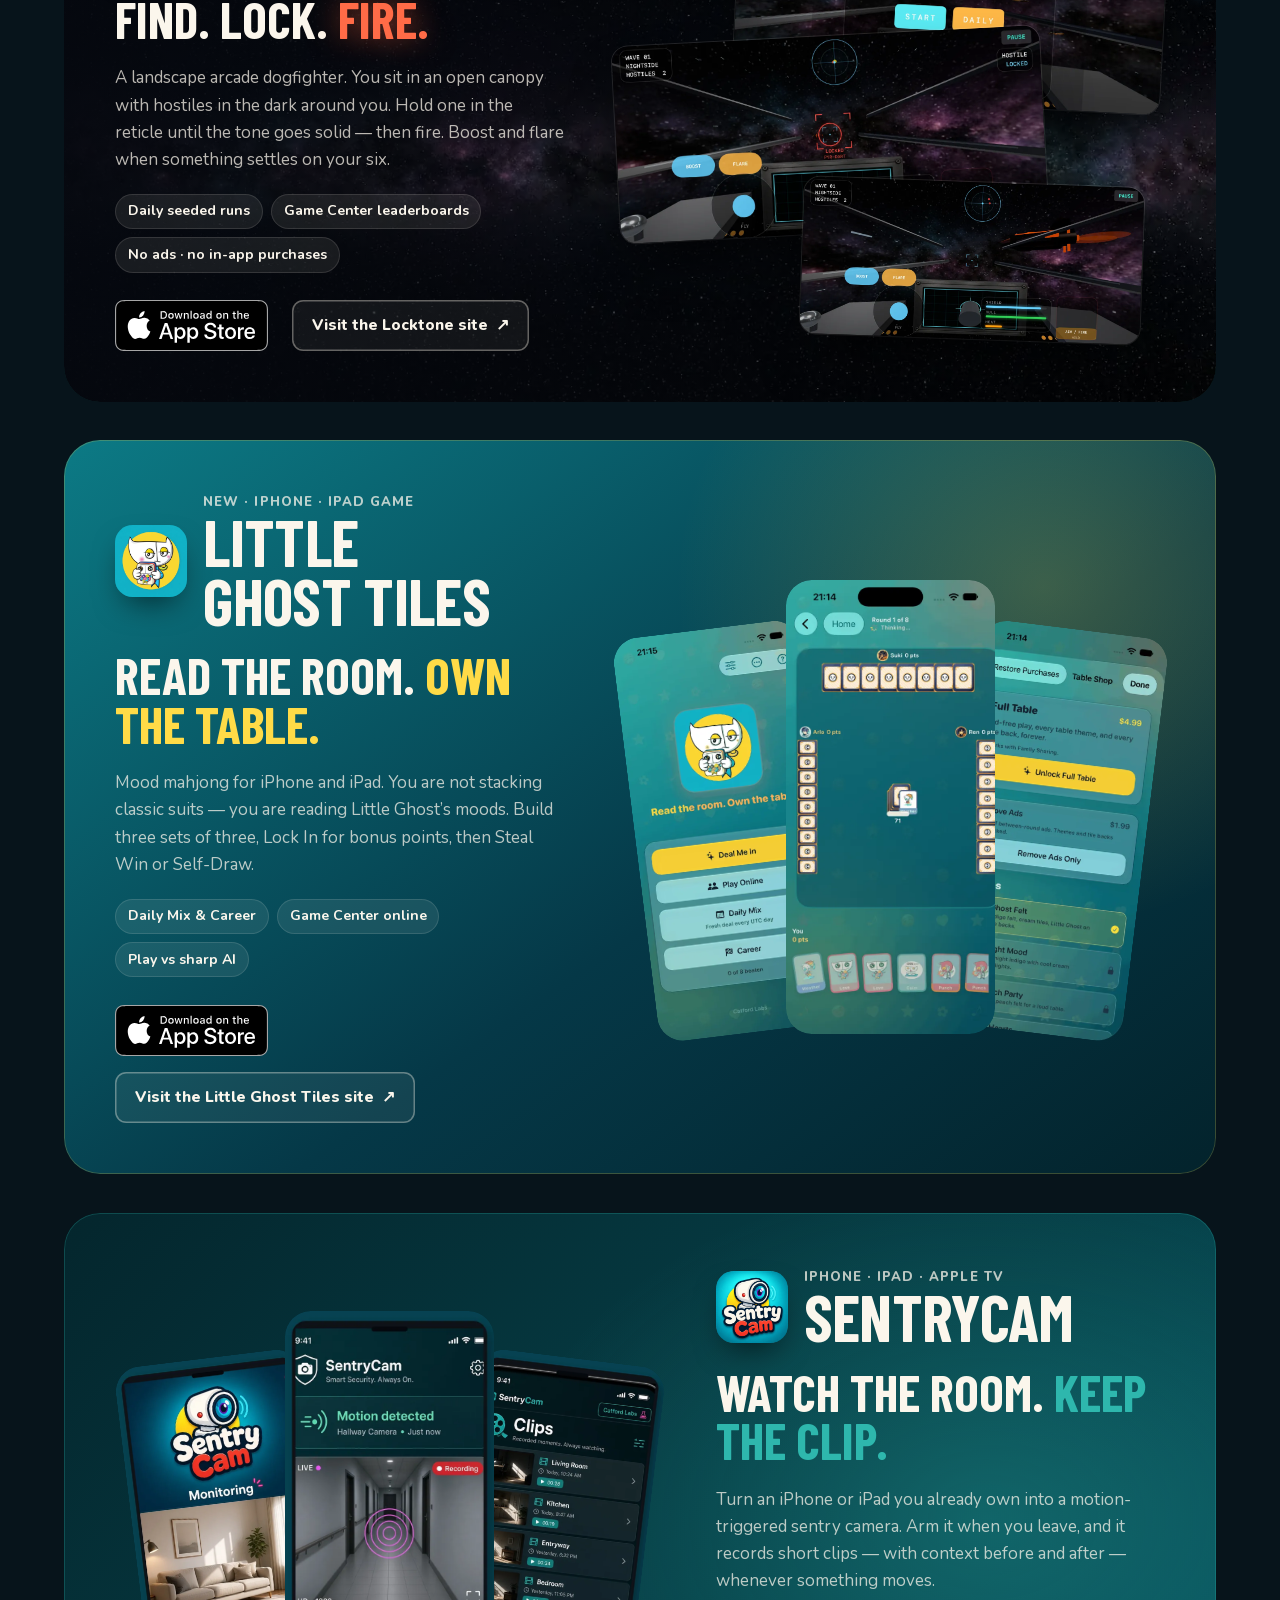
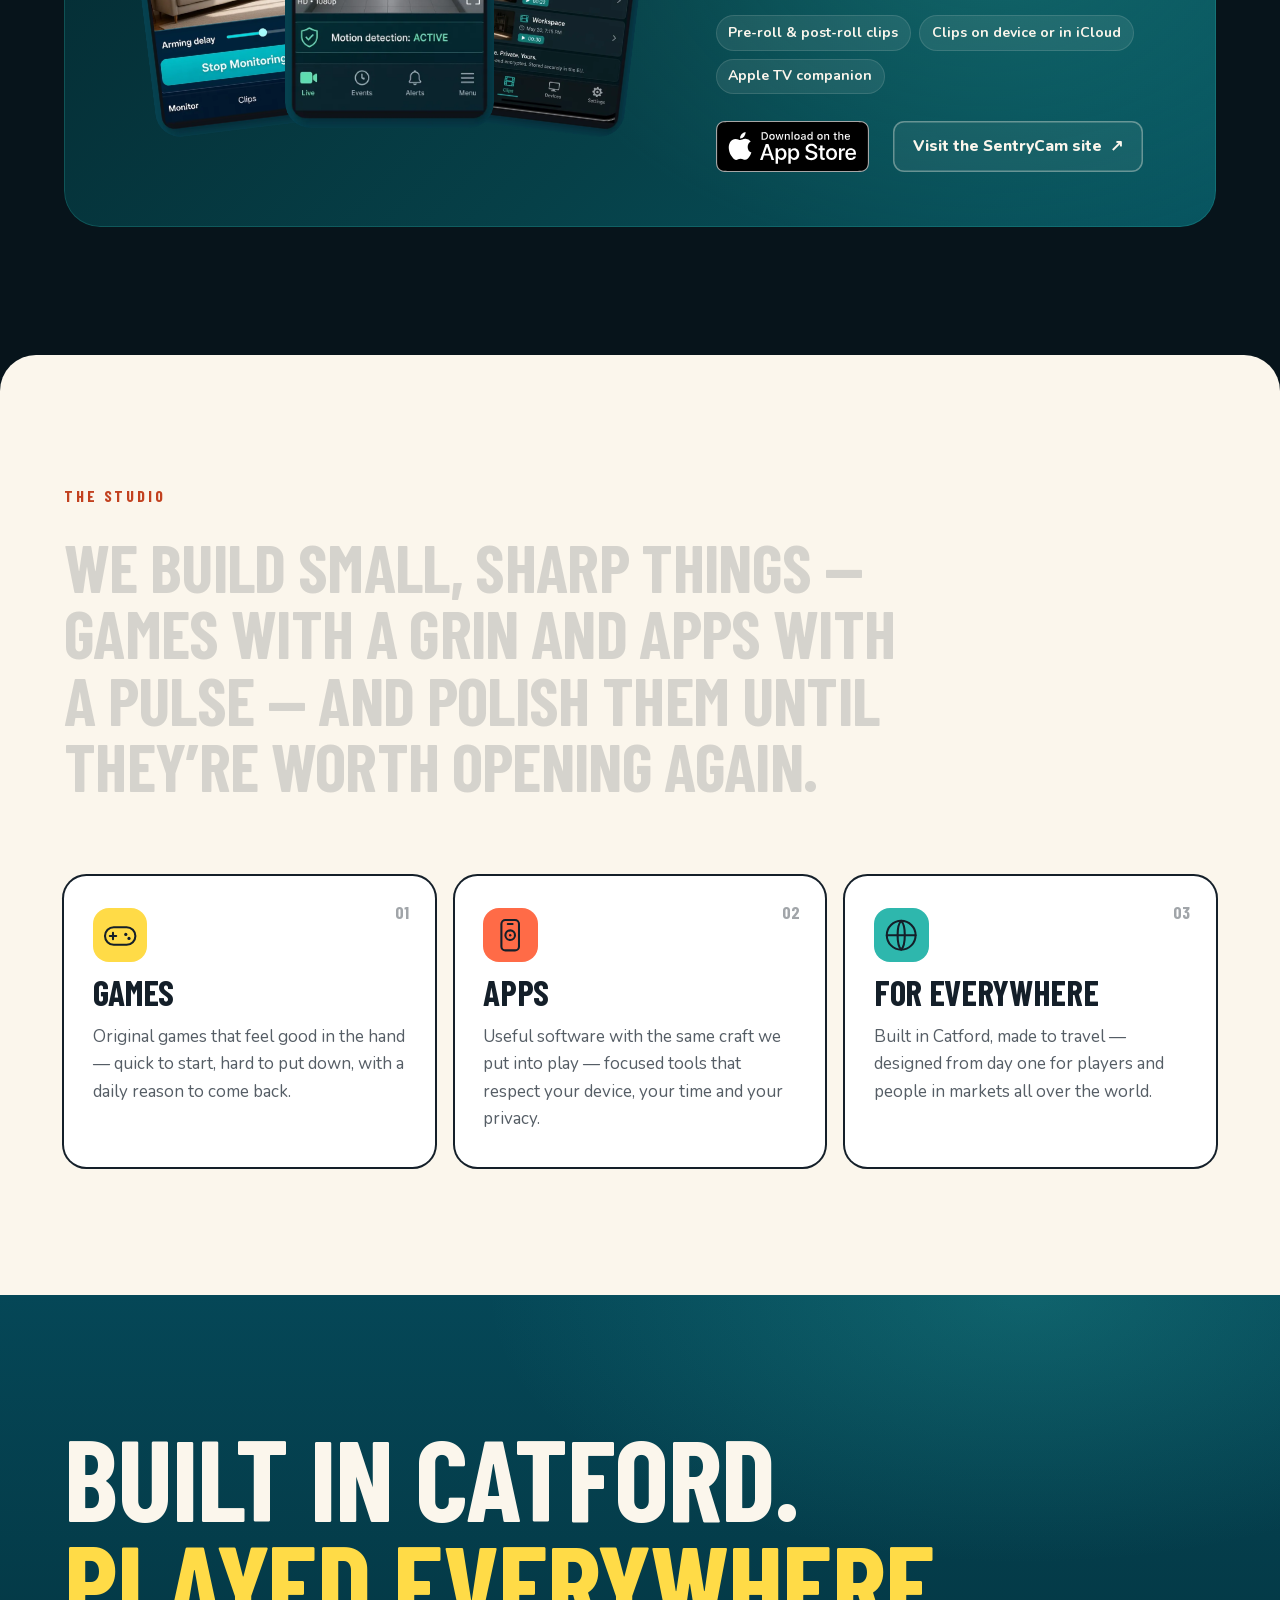
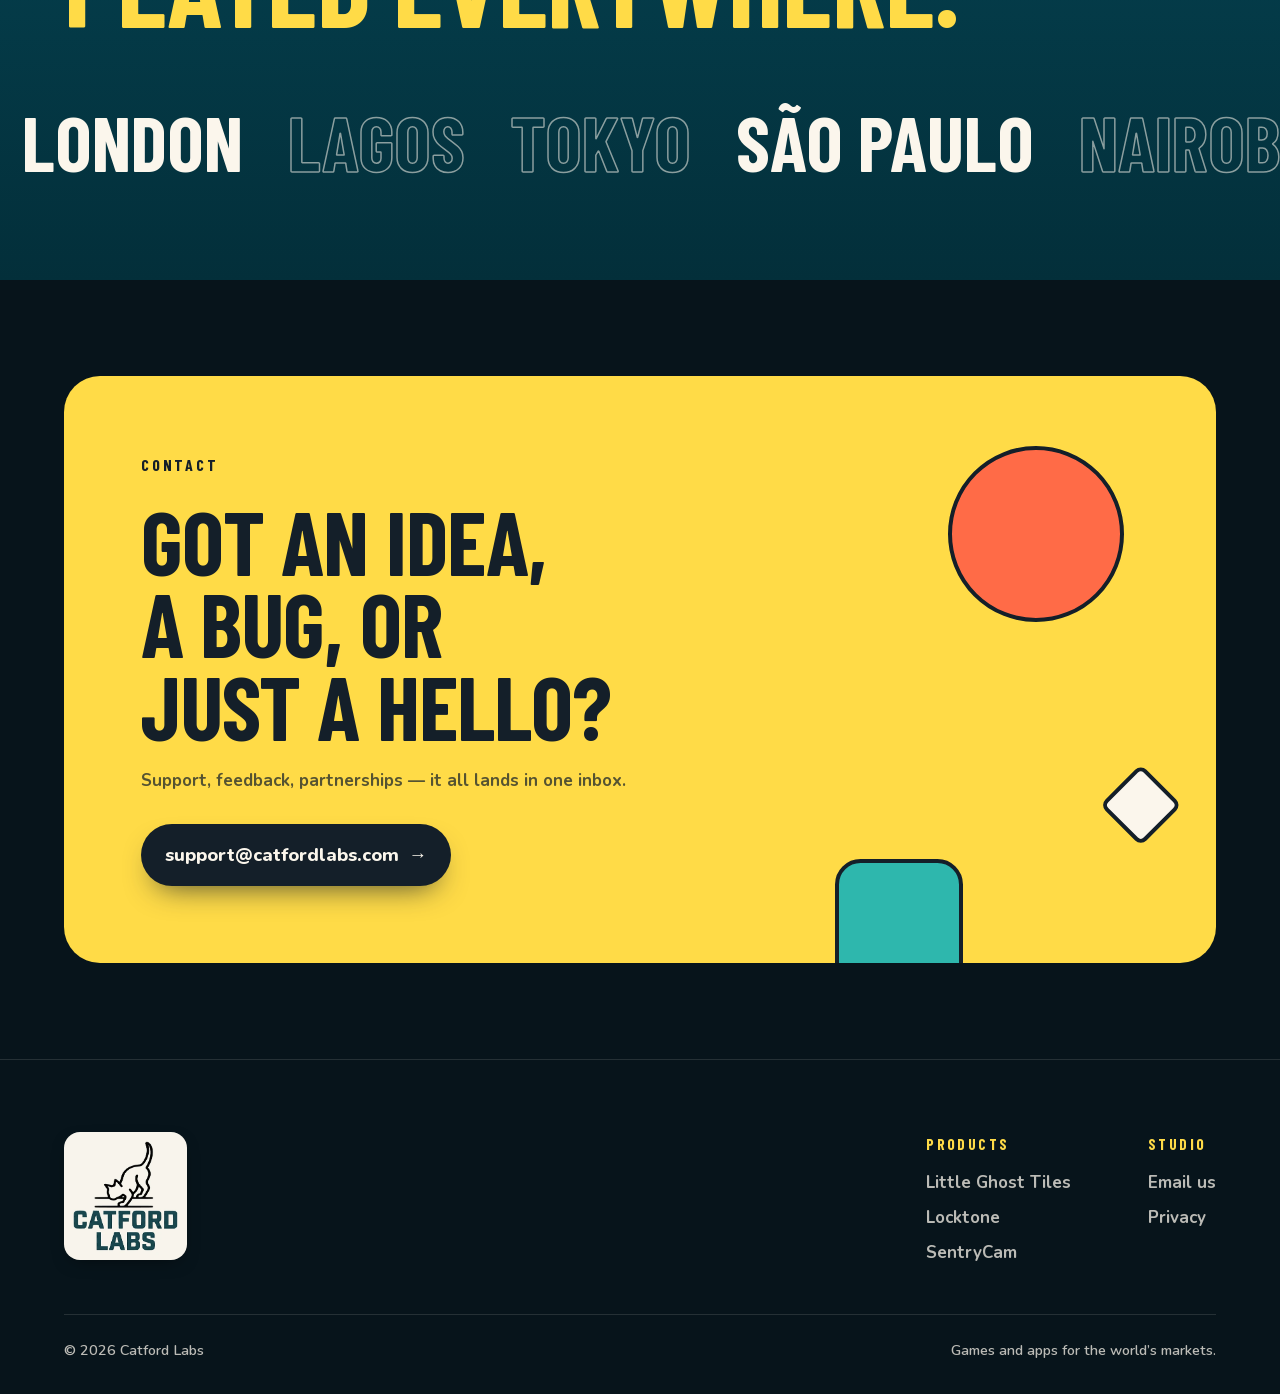
==== commit 2d6c48de: "Add Little Ghost Tiles to the homepage with App Store details. Co-authored-by: Cursor <cursoragent@c" ====
--- a/index.html
+++ b/index.html
@@ -6,7 +6,7 @@
     <title>Catford Labs — Games and apps worth opening again</title>
     <meta
       name="description"
-      content="Catford Labs is a small studio making original games and apps for Apple devices — including Locktone and SentryCam."
+      content="Catford Labs is a small studio making original games and apps for Apple devices — including Little Ghost Tiles, Locktone and SentryCam."
     />
     <meta name="theme-color" content="#07141b" />
     <link rel="canonical" href="https://www.catfordlabs.com/" />
@@ -59,7 +59,7 @@
       type="font/woff2"
       crossorigin
     />
-    <link rel="stylesheet" href="/styles.css?v=9" />
+    <link rel="stylesheet" href="/styles.css?v=10" />
   </head>
   <body>
     <a class="skip-link" href="#main">Skip to content</a>
@@ -105,6 +105,12 @@
 
         <ul class="now-on" aria-label="Out now on the App Store">
           <li>
+            <a href="#ghost-tiles">
+              <img src="/assets/little-ghost-tiles-icon.webp" alt="" width="44" height="44" />
+              <span><b>Little Ghost Tiles</b> Mood mahjong</span>
+            </a>
+          </li>
+          <li>
             <a href="#locktone">
               <img src="/assets/locktone-icon.webp" alt="" width="44" height="44" />
               <span><b>Locktone</b> Arcade dogfighter</span>
@@ -126,8 +132,8 @@
       <!-- Ticker -->
       <div class="ticker" aria-hidden="true">
         <div class="ticker-track">
-          <span>Find · Lock · Fire</span><span>Watch the room</span><span>Built in Catford</span><span>Played everywhere</span><span>Made to be opened again</span>
-          <span>Find · Lock · Fire</span><span>Watch the room</span><span>Built in Catford</span><span>Played everywhere</span><span>Made to be opened again</span>
+          <span>Find · Lock · Fire</span><span>Read the room</span><span>Watch the room</span><span>Built in Catford</span><span>Played everywhere</span><span>Made to be opened again</span>
+          <span>Find · Lock · Fire</span><span>Read the room</span><span>Watch the room</span><span>Built in Catford</span><span>Played everywhere</span><span>Made to be opened again</span>
         </div>
       </div>
 
@@ -136,7 +142,7 @@
         <div class="section-head reveal">
           <p class="kicker">Out now</p>
           <h2 id="work-title">Things we’ve shipped.</h2>
-          <p>Two apps on the App Store, more in the hangar.</p>
+          <p>Three on the App Store, more in the hangar.</p>
         </div>
 
         <!-- Locktone -->
@@ -153,7 +159,7 @@
             <div class="feature-id">
               <img src="/assets/locktone-icon.webp" alt="Locktone app icon" width="72" height="72" />
               <div>
-                <p class="tag">New · iPhone game</p>
+                <p class="tag">iPhone game</p>
                 <h3 id="locktone-title">Locktone</h3>
               </div>
             </div>
@@ -202,6 +208,60 @@
           </div>
         </article>
 
+        <!-- Little Ghost Tiles -->
+        <article class="feature feature-ghost" id="ghost-tiles" aria-labelledby="ghost-tiles-title">
+          <div class="feature-copy reveal">
+            <div class="feature-id">
+              <img src="/assets/little-ghost-tiles-icon.webp" alt="Little Ghost Tiles app icon" width="72" height="72" />
+              <div>
+                <p class="tag">New · iPhone · iPad game</p>
+                <h3 id="ghost-tiles-title">Little Ghost Tiles</h3>
+              </div>
+            </div>
+            <p class="feature-slogan">Read the room. <span>Own the table.</span></p>
+            <p>
+              Mood mahjong for iPhone and iPad. You are not stacking classic
+              suits — you are reading Little Ghost’s moods. Build three sets of
+              three, Lock In for bonus points, then Steal Win or Self-Draw.
+            </p>
+            <ul class="chips" aria-label="Highlights">
+              <li>Daily Mix &amp; Career</li>
+              <li>Game Center online</li>
+              <li>Play vs sharp AI</li>
+            </ul>
+            <div class="feature-actions">
+              <a
+                class="store-badge"
+                href="https://apps.apple.com/app/little-ghost-tiles/id6802036207"
+                rel="noopener noreferrer"
+              >
+                <img
+                  src="/assets/download-on-app-store.svg"
+                  alt="Download Little Ghost Tiles on the App Store"
+                  width="160"
+                  height="54"
+                />
+              </a>
+              <a class="site-link" href="https://playmahjong.catfordlabs.com" rel="noopener noreferrer">
+                Visit the Little Ghost Tiles site
+                <span aria-hidden="true">↗</span>
+              </a>
+            </div>
+          </div>
+
+          <div class="phones" role="group" aria-label="Little Ghost Tiles screenshots">
+            <figure class="phone phone-1 reveal">
+              <img src="/assets/shots/little-ghost-tiles-home.webp" alt="Little Ghost Tiles home with Deal Me In, Play Online, Daily Mix and Career" width="515" height="1120" loading="lazy" />
+            </figure>
+            <figure class="phone phone-2 reveal">
+              <img src="/assets/shots/little-ghost-tiles-table.webp" alt="A Little Ghost Tiles table with mood tiles and three AI opponents" width="515" height="1120" loading="lazy" />
+            </figure>
+            <figure class="phone phone-3 reveal">
+              <img src="/assets/shots/little-ghost-tiles-store.webp" alt="Little Ghost Tiles Table Shop with Full Table, Remove Ads and felt themes" width="515" height="1120" loading="lazy" />
+            </figure>
+          </div>
+        </article>
+
         <!-- SentryCam -->
         <article class="feature feature-sentry" id="sentrycam" aria-labelledby="sentrycam-title">
           <div class="feature-copy reveal">
@@ -351,6 +411,7 @@
         <nav class="footer-nav" aria-label="Footer">
           <div>
             <p>Products</p>
+            <a href="https://playmahjong.catfordlabs.com" rel="noopener noreferrer">Little Ghost Tiles</a>
             <a href="https://locktone.catfordlabs.com" rel="noopener noreferrer">Locktone</a>
             <a href="https://sentrycam.catfordlabs.com" rel="noopener noreferrer">SentryCam</a>
           </div>
@@ -367,6 +428,6 @@
       </p>
     </footer>
 
-    <script src="/script.js?v=9" defer></script>
+    <script src="/script.js?v=10" defer></script>
   </body>
 </html>
--- a/styles.css
+++ b/styles.css
@@ -432,6 +432,8 @@
   right: var(--gutter);
   bottom: 2.4rem;
   display: flex;
+  flex-direction: column;
+  align-items: stretch;
   gap: 0.75rem;
   margin: 0;
   padding: 0;
@@ -846,6 +848,19 @@
   transform: rotate(10deg) translate(0.8rem, 1.2rem);
 }
 
+/* Little Ghost Tiles */
+
+.feature-ghost {
+  background:
+    radial-gradient(55% 80% at 85% 20%, rgba(255, 219, 71, 0.22), transparent 58%),
+    linear-gradient(145deg, #0c7a85 0%, #053847 58%, #03232c 100%);
+  box-shadow: inset 0 0 0 1px rgba(255, 219, 71, 0.22);
+}
+
+.feature-ghost .feature-slogan span {
+  color: var(--zest);
+}
+
 /* ---------- Studio (light) ---------- */
 
 .studio {
@@ -1332,6 +1347,7 @@
   .now-on {
     position: static;
     margin-top: 3rem;
+    flex-direction: row;
     flex-wrap: wrap;
   }
 
